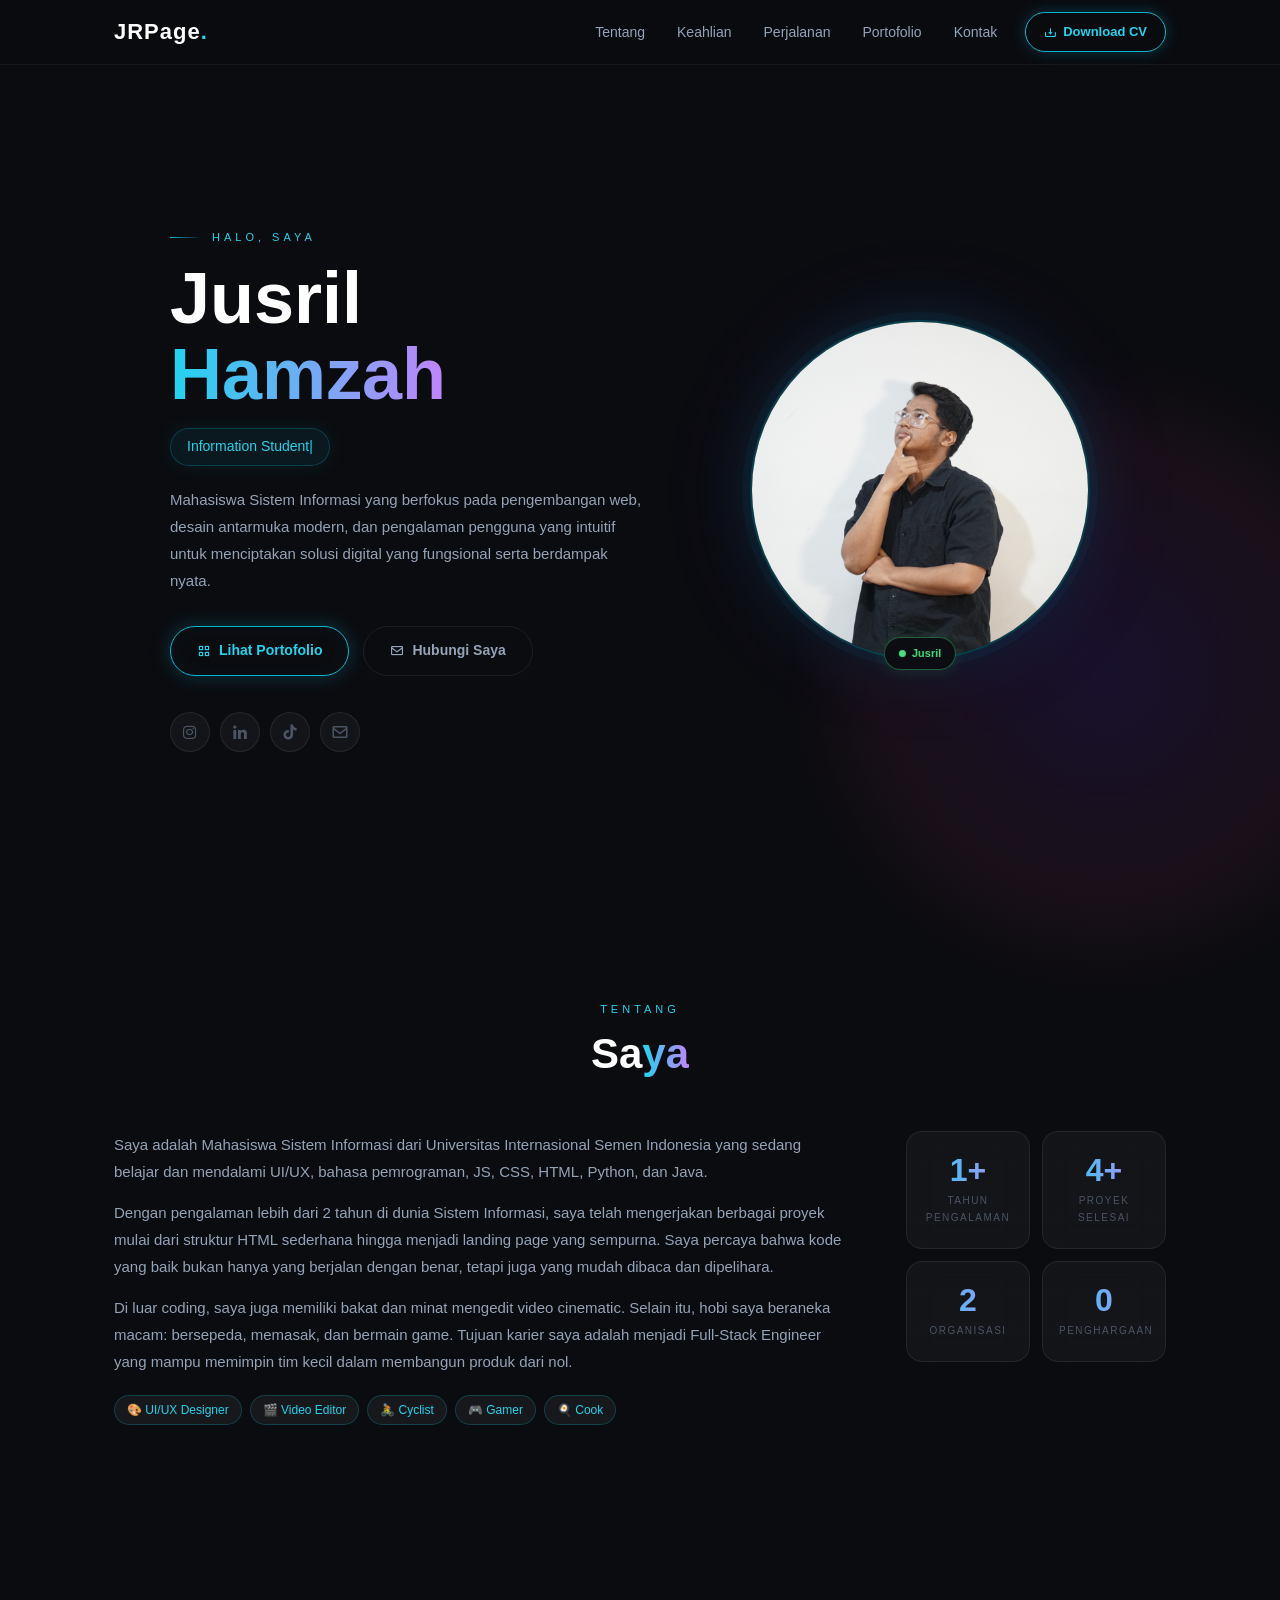
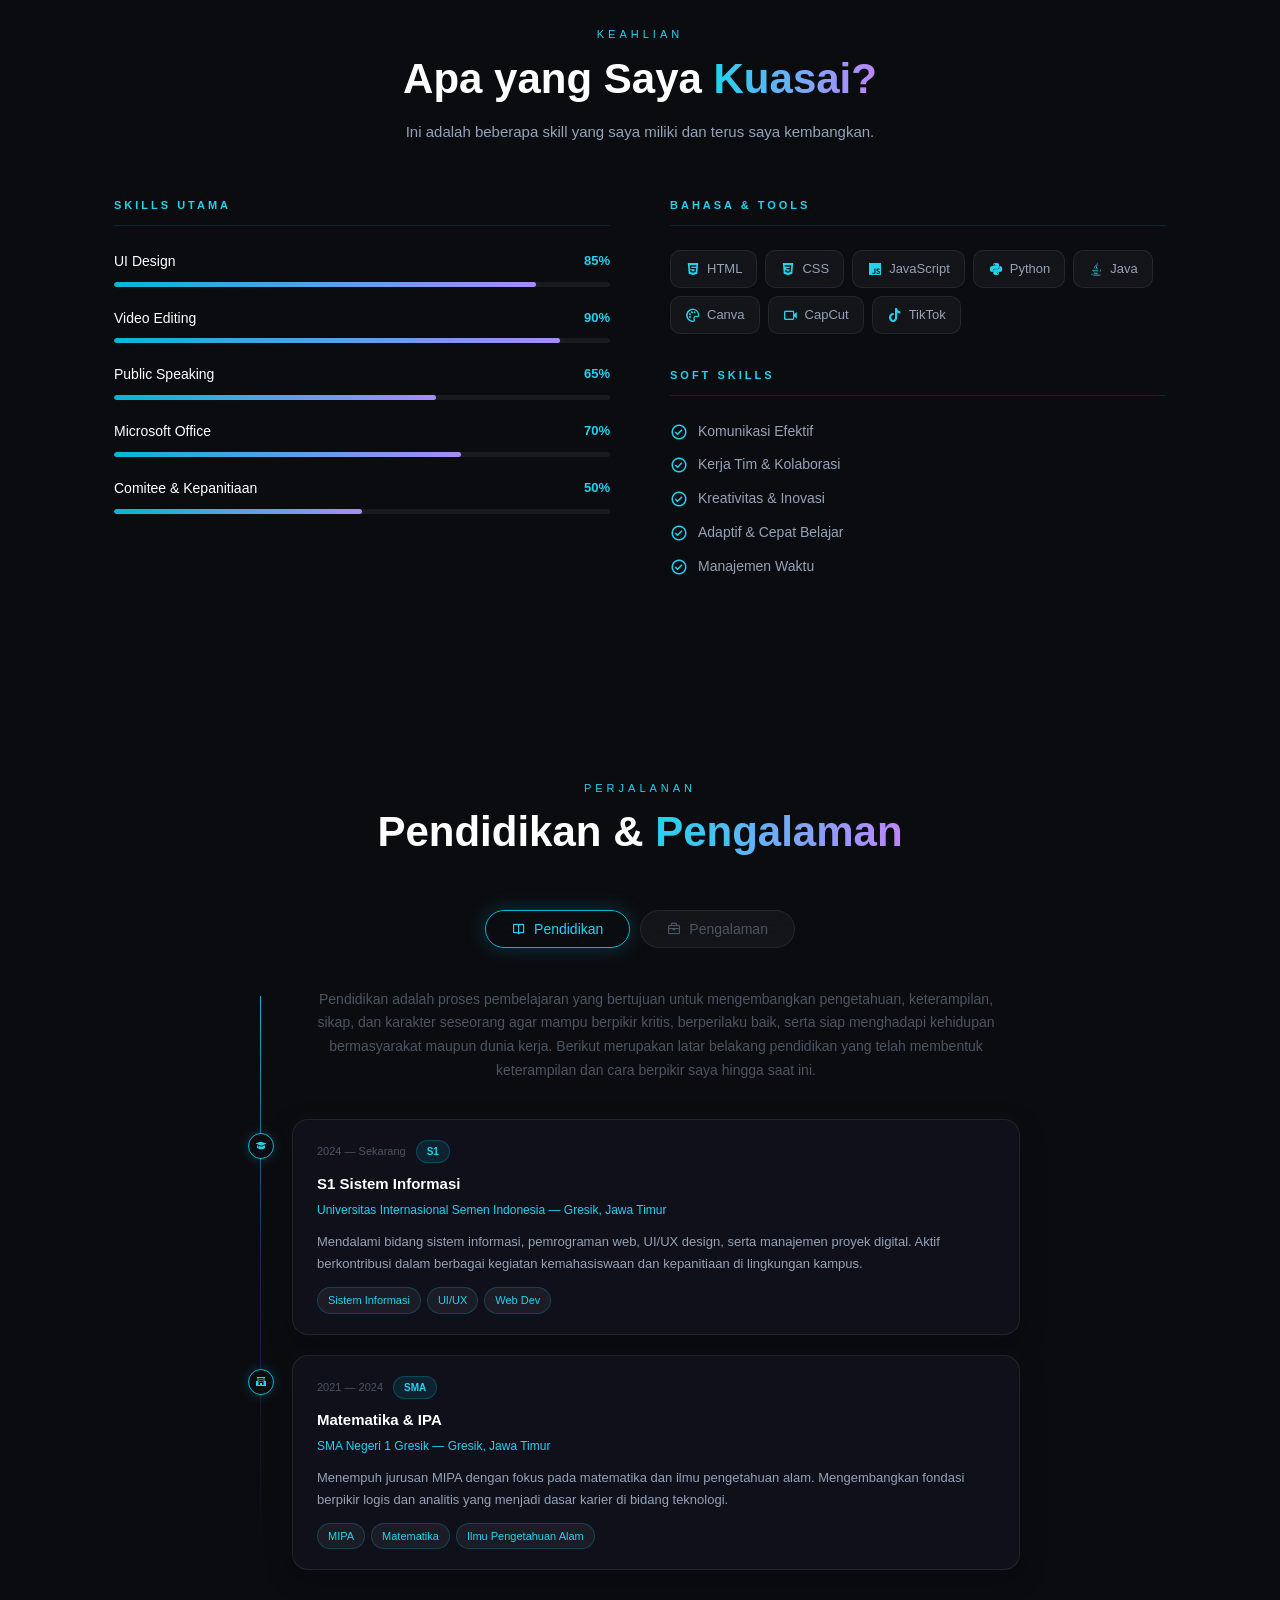
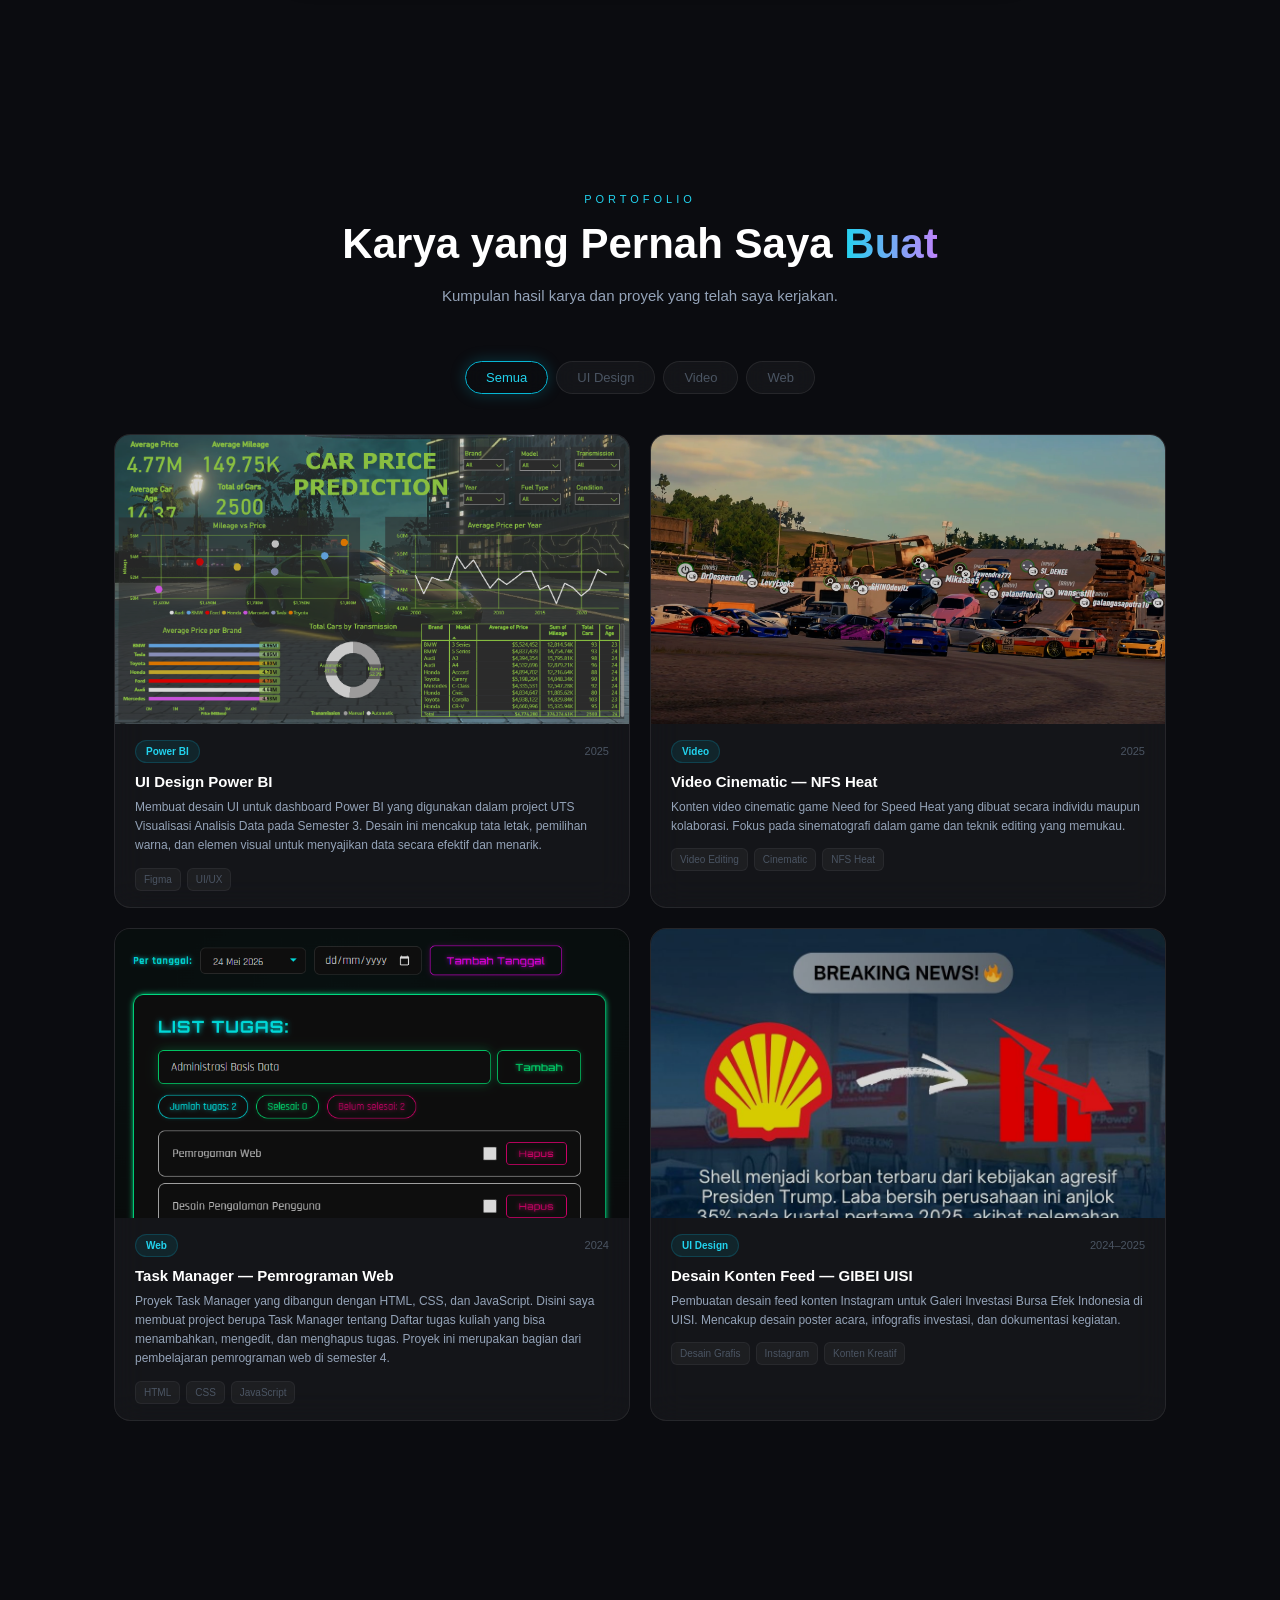
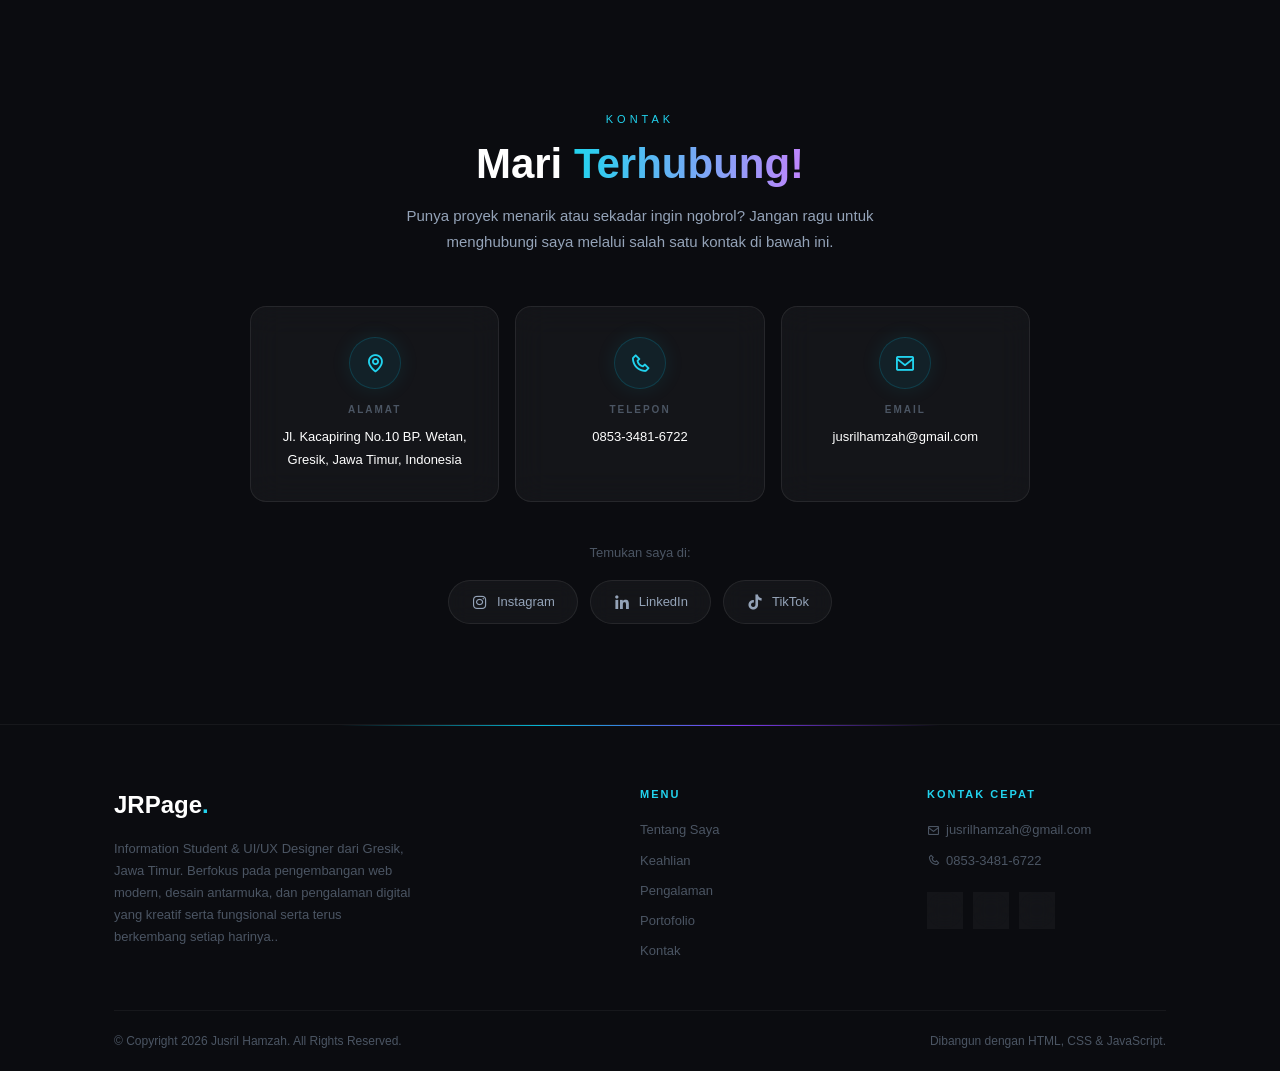
==== index.html @ 5741ee92 "Rename portofolio-page.html to index.html HTML" ====
<!DOCTYPE html>
<html lang="id">
<head>
  <meta charset="UTF-8" />
  <meta name="viewport" content="width=device-width, initial-scale=1.0" />
  <meta name="description" content="Portofolio CV - Jusril Hamzah | Information Student & UI/UX Designer" />
  <title>Jusril Hamzah — Information Student &amp; UI/UX Designer</title>

  <!-- Google Fonts -->
  <link rel="preconnect" href="https://fonts.googleapis.com" />
  <link rel="preconnect" href="https://fonts.gstatic.com" crossorigin />
  <link
    href="https://fonts.googleapis.com/css2?family=Syne:wght@400;600;700;800&family=DM+Sans:ital,wght@0,300;0,400;0,500;1,300&display=swap"
    rel="stylesheet"
  />

  <!-- Boxicons -->
  <link href="https://unpkg.com/boxicons@2.1.4/css/boxicons.min.css" rel="stylesheet" />
  
  <!-- Font Awesome -->
  <link rel="stylesheet"
    href="https://cdnjs.cloudflare.com/ajax/libs/font-awesome/6.5.1/css/all.min.css">

  <!-- CSS (akan diisi nanti) -->
  <link rel="stylesheet" href="portofolio-page.css" />
</head>

<body>

  <!-- ============================================================
       NAVBAR
  ============================================================ -->
  <header id="navbar">
    <nav class="nav-container">
      <a href="#hero" class="nav-logo">JRPage<span class="dot">.</span></a>

      <button class="nav-toggle" id="navToggle" aria-label="Buka menu navigasi" aria-expanded="false">
        <span class="hamburger-line"></span>
        <span class="hamburger-line"></span>
        <span class="hamburger-line"></span>
      </button>

      <ul class="nav-links" id="navLinks">
        <li><a href="#about"      class="nav-link">Tentang</a></li>
        <li><a href="#skills"     class="nav-link">Keahlian</a></li>
        <li><a href="#experience" class="nav-link">Perjalanan</a></li>
        <li><a href="#portfolio"  class="nav-link">Portofolio</a></li>
        <li><a href="#contact"    class="nav-link">Kontak</a></li>
        <li>
          <a href="Curiculum Vitae Jusril Hamzah (3022410049) (baru).pdf" class="nav-cta" download>
            <i class="bx bx-download"></i> Download CV
          </a>
        </li>
      </ul>
    </nav>
  </header>


  <main>

    <!-- ============================================================
         SECTION 1 — HERO
    ============================================================ -->
    <section id="hero" class="section-hero">
      <div class="hero-content">

        <div class="hero-text">
          <p class="hero-eyebrow">Halo, saya</p>
          <h1 class="hero-name">Jusril <br /><span class="highlight">Hamzah</span></h1>
          <p class="hero-tagline">Information Student</p>
          <p class="hero-description">
            Mahasiswa Sistem Informasi yang berfokus pada pengembangan web, desain antarmuka modern, 
            dan pengalaman pengguna yang intuitif untuk menciptakan 
            solusi digital yang fungsional serta berdampak nyata.
          </p>

          <div class="hero-actions">
            <a href="#portfolio" class="btn btn-primary">
              <i class="bx bx-grid-alt"></i> Lihat Portofolio
            </a>
            <a href="#contact" class="btn btn-secondary">
              <i class="bx bx-envelope"></i> Hubungi Saya
            </a>
          </div>

          <div class="hero-social">
            <a href="https://instagram.com/justreal_46" target="_blank" rel="noopener noreferrer" aria-label="Instagram">
              <i class="bx bxl-instagram"></i>
            </a>
            <a href="https://www.linkedin.com/in/Jusril Hamzah" target="_blank" rel="noopener noreferrer" aria-label="LinkedIn">
              <i class="bx bxl-linkedin"></i>
            </a>
            <a href="https://tiktok.com/@rilllontiktok" target="_blank" rel="noopener noreferrer" aria-label="TikTok">
              <i class="bx bxl-tiktok"></i>
            </a>
            <a href="mailto:jusrilhamzah@gmail.com" aria-label="Email">
              <i class="bx bx-envelope"></i>
            </a>
          </div>
        </div>

        <div class="hero-image-wrapper">
          <div class="hero-image-frame">
            <!-- Ganti src dengan foto asli kamu -->
            <img
              src="DSC09480.JPG"
              alt="Foto profil Jusril Hamzah"
              class="hero-photo"
              width="400"
              height="400"
            />
          </div>
          <div class="hero-badge">
            <span class="badge-dot"></span>
            <span>Jusril</span>
          </div>
        </div>

      </div>
    </section>


    <!-- ============================================================
         SECTION 2 — TENTANG SAYA
    ============================================================ -->
    <section id="about" class="section-about">
      <div class="container">

        <div class="section-header">
          <p class="section-label">Tentang</p>
          <h2 class="section-title">Sa<span class="highlight">ya</span></h2>
        </div>

        <div class="about-grid">

          <div class="about-text">
            <p class="about-lead">
              Saya adalah Mahasiswa Sistem Informasi dari Universitas Internasional
              Semen Indonesia yang sedang belajar dan mendalami UI/UX, bahasa
              pemrograman, JS, CSS, HTML, Python, dan Java.
            </p>
            <p>
              Dengan pengalaman lebih dari 2 tahun di dunia Sistem Informasi, saya
              telah mengerjakan berbagai proyek mulai dari struktur HTML sederhana
              hingga menjadi landing page yang sempurna. Saya percaya bahwa kode yang
              baik bukan hanya yang berjalan dengan benar, tetapi juga yang mudah
              dibaca dan dipelihara.
            </p>
            <p>
              Di luar coding, saya juga memiliki bakat dan minat mengedit video
              cinematic. Selain itu, hobi saya beraneka macam: bersepeda, memasak,
              dan bermain game. Tujuan karier saya adalah menjadi Full-Stack Engineer
              yang mampu memimpin tim kecil dalam membangun produk dari nol.
            </p>

            <div class="about-tags">
              <span class="tag">🎨 UI/UX Designer</span>
              <span class="tag">🎬 Video Editor</span>
              <span class="tag">🚴 Cyclist</span>
              <span class="tag">🎮 Gamer</span>
              <span class="tag">🍳 Cook</span>
            </div>
          </div>

          <div class="about-stats">
            <div class="stat-card">
              <span class="stat-number">2+</span>
              <span class="stat-label">Tahun Pengalaman</span>
            </div>
            <div class="stat-card">
              <span class="stat-number">5+</span>
              <span class="stat-label">Proyek Selesai</span>
            </div>
            <div class="stat-card">
              <span class="stat-number">3</span>
              <span class="stat-label">Organisasi</span>
            </div>
            <div class="stat-card">
              <span class="stat-number">1</span>
              <span class="stat-label">Penghargaan</span>
            </div>
          </div>

        </div>
      </div>
    </section>


    <!-- ============================================================
         SECTION 3 — KEAHLIAN
    ============================================================ -->
    <section id="skills" class="section-skills">
      <div class="container">

        <div class="section-header">
          <p class="section-label">Keahlian</p>
          <h2 class="section-title">Apa yang Saya <span class="highlight">Kuasai?</span></h2>
          <p class="section-subtitle">Ini adalah beberapa skill yang saya miliki dan terus saya kembangkan.</p>
        </div>

        <div class="skills-grid">

          <!-- Kolom 1: Skills dengan progress bar -->
          <div class="skills-column">
            <h3 class="skills-category">Skills Utama</h3>

            <div class="skill-item">
              <div class="skill-info">
                <span class="skill-name">UI Design</span>
                <span class="skill-percent">80%</span>
              </div>
              <div class="skill-bar">
                <div class="skill-bar-fill" data-width="85" role="progressbar" aria-valuenow="70" aria-valuemin="0" aria-valuemax="100"></div>
              </div>
            </div>

            <div class="skill-item">
              <div class="skill-info">
                <span class="skill-name">Video Editing</span>
                <span class="skill-percent">90%</span>
              </div>
              <div class="skill-bar">
                <div class="skill-bar-fill" data-width="90%" role="progressbar" aria-valuenow="90" aria-valuemin="0" aria-valuemax="100"></div>
              </div>
            </div>

            <div class="skill-item">
              <div class="skill-info">
                <span class="skill-name">Public Speaking</span>
                <span class="skill-percent">65%</span>
              </div>
              <div class="skill-bar">
                <div class="skill-bar-fill" data-width="65" role="progressbar" aria-valuenow="65" aria-valuemin="0" aria-valuemax="100"></div>
              </div>
            </div>

            <div class="skill-item">
              <div class="skill-info">
                <span class="skill-name">Microsoft Office</span>
                <span class="skill-percent">70%</span>
              </div>
              <div class="skill-bar">
                <div class="skill-bar-fill" data-width="70" role="progressbar" aria-valuenow="70" aria-valuemin="0" aria-valuemax="100"></div>
              </div>
            </div>

            <div class="skill-item">
              <div class="skill-info">
                <span class="skill-name">Comitee &amp; Kepanitiaan</span>
                <span class="skill-percent">50%</span>
              </div>
              <div class="skill-bar">
                <div class="skill-bar-fill" data-width="50" role="progressbar" aria-valuenow="50" aria-valuemin="0" aria-valuemax="100"></div>
              </div>
            </div>

          </div><!-- /skills-column -->

          <!-- Kolom 2: Tools & Bahasa Pemrograman -->
          <div class="skills-column">
            <h3 class="skills-category">Bahasa &amp; Tools</h3>

            <div class="tools-grid">
              <div class="tool-chip">
                <i class="bx bxl-html5"></i>
                <span>HTML</span>
              </div>
              <div class="tool-chip">
                <i class="bx bxl-css3"></i>
                <span>CSS</span>
              </div>
              <div class="tool-chip">
                <i class="bx bxl-javascript"></i>
                <span>JavaScript</span>
              </div>
              <div class="tool-chip">
                <i class="bx bxl-python"></i>
                <span>Python</span>
              </div>
              <div class="tool-chip">
                <i class="bx bxl-java"></i>
                <span>Java</span>
              </div>
              <div class="tool-chip">
                <i class="bx bx-palette"></i>
                <span>Canva</span>
              </div>
              <div class="tool-chip">
                <i class="bx bx-video"></i>
                <span>CapCut</span>
              </div>
              <div class="tool-chip">
                <i class="bx bxl-tiktok"></i>
                <span>TikTok</span>
              </div>
            </div>

            <h3 class="skills-category" style="margin-top: 2rem;">Soft Skills</h3>

            <div class="soft-skills-list">
              <div class="soft-skill">
                <i class="bx bx-check-circle"></i>
                <span>Komunikasi Efektif</span>
              </div>
              <div class="soft-skill">
                <i class="bx bx-check-circle"></i>
                <span>Kerja Tim &amp; Kolaborasi</span>
              </div>
              <div class="soft-skill">
                <i class="bx bx-check-circle"></i>
                <span>Kreativitas &amp; Inovasi</span>
              </div>
              <div class="soft-skill">
                <i class="bx bx-check-circle"></i>
                <span>Adaptif &amp; Cepat Belajar</span>
              </div>
              <div class="soft-skill">
                <i class="bx bx-check-circle"></i>
                <span>Manajemen Waktu</span>
              </div>
            </div>

          </div><!-- /skills-column -->

        </div><!-- /skills-grid -->

      </div>
    </section>


    <!-- ============================================================
         SECTION 4 — PENDIDIKAN & PENGALAMAN
    ============================================================ -->
    <section id="experience" class="section-experience">
      <div class="container">

        <div class="section-header">
          <p class="section-label">Perjalanan</p>
          <h2 class="section-title">Pendidikan &amp; <span class="highlight">Pengalaman</span></h2>
        </div>

        <!-- Tab switcher -->
        <div class="timeline-tabs" role="tablist">
          <button class="tab-btn active" role="tab" aria-selected="true"  aria-controls="tab-education" id="btn-education" data-tab="education">
            <i class="bx bx-book-open"></i> Pendidikan
          </button>
          <button class="tab-btn"        role="tab" aria-selected="false" aria-controls="tab-work"      id="btn-work"      data-tab="work">
            <i class="bx bx-briefcase"></i> Pengalaman
          </button>
        </div>

        <!-- ---- PENDIDIKAN ---- -->
        <div class="timeline" id="tab-education" role="tabpanel" aria-labelledby="btn-education">

          <div class="timeline-intro">
            <p>
              Pendidikan adalah proses pembelajaran yang bertujuan untuk mengembangkan
              pengetahuan, keterampilan, sikap, dan karakter seseorang agar mampu
              berpikir kritis, berperilaku baik, serta siap menghadapi kehidupan
              bermasyarakat maupun dunia kerja. Berikut merupakan latar belakang
              pendidikan yang telah membentuk keterampilan dan cara berpikir saya
              hingga saat ini.
            </p>
          </div>

          <div class="timeline-item">
            <div class="timeline-marker">
              <i class="bx bxs-graduation"></i>
            </div>
            <div class="timeline-card">
              <div class="timeline-meta">
                <span class="timeline-period">2024 — Sekarang</span>
                <span class="timeline-badge badge-edu">S1</span>
              </div>
              <h3 class="timeline-title">S1 Sistem Informasi</h3>
              <p class="timeline-place">Universitas Internasional Semen Indonesia — Gresik, Jawa Timur</p>
              <p class="timeline-desc">
                Mendalami bidang sistem informasi, pemrograman web, UI/UX design,
                serta manajemen proyek digital. Aktif berkontribusi dalam berbagai
                kegiatan kemahasiswaan dan kepanitiaan di lingkungan kampus.
              </p>
              <div class="timeline-tags">
                <span class="tag">Sistem Informasi</span>
                <span class="tag">UI/UX</span>
                <span class="tag">Web Dev</span>
              </div>
            </div>
          </div>

          <div class="timeline-item">
            <div class="timeline-marker">
              <i class="bx bxs-school"></i>
            </div>
            <div class="timeline-card">
              <div class="timeline-meta">
                <span class="timeline-period">2021 — 2024</span>
                <span class="timeline-badge badge-edu">SMA</span>
              </div>
              <h3 class="timeline-title">Matematika &amp; IPA</h3>
              <p class="timeline-place">SMA Negeri 1 Gresik — Gresik, Jawa Timur</p>
              <p class="timeline-desc">
                Menempuh jurusan MIPA dengan fokus pada matematika dan ilmu pengetahuan alam.
                Mengembangkan fondasi berpikir logis dan analitis yang menjadi dasar
                karier di bidang teknologi.
              </p>
              <div class="timeline-tags">
                <span class="tag">MIPA</span>
                <span class="tag">Matematika</span>
                <span class="tag">Ilmu Pengetahuan Alam</span>
              </div>
            </div>
          </div>

        </div><!-- /tab-education -->

        <!-- ---- PENGALAMAN ---- -->
        <div class="timeline hidden" id="tab-work" role="tabpanel" aria-labelledby="btn-work">

          <div class="timeline-intro">
            <p>
              Berikut adalah beberapa pengalaman dan peran yang telah saya jalani,
              yang mencerminkan komitmen, keterampilan, dan semangat saya di bidang ini.
            </p>
          </div>

          <!-- WORK -->
          <div class="timeline-group-label">💼 Pengalaman</div>

          <div class="timeline-item">
            <div class="timeline-marker">
              <i class="bx bxl-tiktok"></i>
            </div>
            <div class="timeline-card">
              <div class="timeline-meta">
                <span class="timeline-period">2021 — Sekarang</span>
                <span class="timeline-badge badge-work">Content Creator</span>
              </div>
              <h3 class="timeline-title">Content Creator — Rill (@rilllontiktok)</h3>
              <p class="timeline-place">TikTok · Creator</p>
              <p class="timeline-desc">
                <strong>2020 – 2025:</strong> Aktif membuat konten tentang Game Mobile
                Legend Bang Bang, mulai dari gameplay, kolaborasi, meraih rank tinggi,
                hingga mendapat lencana hero tingkat kabupaten.<br /><br />
                <strong>2025 – Sekarang:</strong> Beralih ke konten Game NFS Heat,
                fokus membuat video cinematic — baik secara individu maupun berkolaborasi
                dengan teman-teman kreator lain.
              </p>
              <div class="timeline-tags">
                <span class="tag">TikTok</span>
                <span class="tag">Video Editing</span>
                <span class="tag">Cinematic</span>
                <span class="tag">Gaming</span>
              </div>
            </div>
          </div>

          <!-- ORGANIZATION -->
          <div class="timeline-group-label">🏛️ Organisasi</div>

          <div class="timeline-item">
            <div class="timeline-marker">
              <i class="bx bxs-bar-chart-alt-2"></i>
            </div>
            <div class="timeline-card">
              <div class="timeline-meta">
                <span class="timeline-period">2024 — 2025</span>
                <span class="timeline-badge badge-org">Staff Magang</span>
              </div>
              <h3 class="timeline-title">Staff Magang Divisi Multimedia</h3>
              <p class="timeline-place">Galeri Investasi BEI — UISI, Gresik, Jawa Timur</p>
              <p class="timeline-desc">
                Aktif membuat desain feed konten dan mengunggahnya ke Instagram resmi GIBEI.
                Mendokumentasikan setiap acara dan kegiatan di Galeri Investasi Bursa
                Efek Indonesia cabang UISI dalam bentuk foto.
              </p>
              <div class="timeline-tags">
                <span class="tag">Desain Grafis</span>
                <span class="tag">Instagram</span>
                <span class="tag">Dokumentasi</span>
              </div>
            </div>
          </div>

          <!-- COMMITTEE -->
          <div class="timeline-group-label">📋 Kepanitiaan</div>

          <div class="timeline-item">
            <div class="timeline-marker">
              <i class="bx bxs-wrench"></i>
            </div>
            <div class="timeline-card">
              <div class="timeline-meta">
                <span class="timeline-period">2025</span>
                <span class="timeline-badge badge-org">Panitia</span>
              </div>
              <h3 class="timeline-title">Divisi Perlengkapan — Vision Beyond Sistem Informasi 2025</h3>
              <p class="timeline-place">UISI, Gresik, Jawa Timur</p>
              <p class="timeline-desc">
                Bertugas sebagai operator acara, menyusun, menata, dan merapikan
                barang serta alat sebagai persiapan pelaksanaan Vision Beyond
                Sistem Informasi 2025.
              </p>
              <div class="timeline-tags">
                <span class="tag">Event Organizer</span>
                <span class="tag">Operator</span>
              </div>
            </div>
          </div>

          <div class="timeline-item">
            <div class="timeline-marker">
              <i class="bx bxs-user-voice"></i>
            </div>
            <div class="timeline-card">
              <div class="timeline-meta">
                <span class="timeline-period">2025 — 2026</span>
                <span class="timeline-badge badge-org">Mentor</span>
              </div>
              <h3 class="timeline-title">Mentor — Panitia Mentoring LDK</h3>
              <p class="timeline-place">UISI, Gresik, Jawa Timur</p>
              <p class="timeline-desc">
                Menjadi mentor / pembimbing bagi mentee kelompok 31 dalam program
                Latihan Dasar Kepemimpinan (LDK). Membimbing, mendampingi, dan
                memotivasi anggota kelompok selama program berlangsung.
              </p>
              <div class="timeline-tags">
                <span class="tag">Mentoring</span>
                <span class="tag">Leadership</span>
                <span class="tag">LDK</span>
              </div>
              <a href="jusril hamzah.png" target="_blank" rel="noopener noreferrer" class="cert-link">
                <i class="bx bx-certification"></i> Lihat Sertifikat
              </a>
            </div>
          </div>

        </div><!-- /tab-work -->

      </div>
    </section>


    <!-- ============================================================
         SECTION 5 — PORTOFOLIO
    ============================================================ -->
    <section id="portfolio" class="section-portfolio">
      <div class="container">

        <div class="section-header">
          <p class="section-label">Portofolio</p>
          <h2 class="section-title">Karya yang Pernah Saya <span class="highlight">Buat</span></h2>
          <p class="section-subtitle">Kumpulan hasil karya dan proyek yang telah saya kerjakan.</p>
        </div>

        <!-- Filter Buttons -->
        <div class="portfolio-filters" role="group" aria-label="Filter proyek">
          <button class="filter-btn active" data-filter="all">Semua</button>
          <button class="filter-btn" data-filter="ui">UI Design</button>
          <button class="filter-btn" data-filter="video">Video</button>
          <button class="filter-btn" data-filter="web">Web</button>
        </div>

        <!-- Project Cards -->
        <div class="portfolio-grid">

          <!-- Card 1 -->
          <article class="project-card" data-category="ui">
            <div class="project-image-wrapper">
              <!-- Ganti dengan gambar karya kamu sendiri -->
              <img
                src="Screenshot 2026-05-24 125329.png"
                alt="Karya UI Design 1"
                class="project-image"
                loading="lazy"
                width="600"
                height="400"
              />
              <div class="project-overlay">
                <div class="project-overlay-content">
                  <a href="https://drive.google.com/file/d/1PxQpjwnbUaHXAqiUqPU-5rQ1Shl0pJ6E/view?usp=sharing" class="project-link-btn" target="_blank" rel="noopener noreferrer">
                    <i class="bx-bar-chart-alt-2"></i> Lihat di Power BI
                  </a>
                </div>
              </div>
            </div>
            <div class="project-info">
              <div class="project-meta">
                <span class="project-category-tag">Power BI</span>
                <span class="project-year">2025</span>
              </div>
              <h3 class="project-title">UI Design Power BI</h3>
              <p class="project-desc">
                Membuat desain UI untuk dashboard Power BI yang digunakan dalam project UTS Visualisasi Analisis Data
                pada Semester 3. Desain ini mencakup tata letak, pemilihan warna, dan elemen visual untuk menyajikan data secara efektif dan menarik.
              </p>
              <div class="project-stack">
                <span class="stack-tag">Figma</span>
                <span class="stack-tag">UI/UX</span>
              </div>
            </div>
          </article>

          <!-- Card 2 -->
          <article class="project-card" data-category="video">
            <div class="project-image-wrapper">
              <img
                src="ssheat.jpg"
                alt="Thumbnail video cinematic NFS Heat"
                class="project-image"
                loading="lazy"
                width="600"
                height="400"
              />
              <div class="project-overlay">
                <div class="project-overlay-content">
                  <a href="https://www.tiktok.com/@rilllontiktok/video/7622236638348922130?is_from_webapp=1&sender_device=pc&web_id=7499519658102375944" class="project-link-btn" target="_blank" rel="noopener noreferrer">
                    <i class="bx bxl-tiktok"></i> TikTok
                  </a>
                </div>
              </div>
            </div>
            <div class="project-info">
              <div class="project-meta">
                <span class="project-category-tag">Video</span>
                <span class="project-year">2025</span>
              </div>
              <h3 class="project-title">Video Cinematic — NFS Heat</h3>
              <p class="project-desc">
                Konten video cinematic game Need for Speed Heat yang dibuat secara
                individu maupun kolaborasi. Fokus pada sinematografi dalam game
                dan teknik editing yang memukau.
              </p>
              <div class="project-stack">
                <span class="stack-tag">Video Editing</span>
                <span class="stack-tag">Cinematic</span>
                <span class="stack-tag">NFS Heat</span>
              </div>
            </div>
          </article>

          <!-- Card 3 -->
          <article class="project-card" data-category="web">
            <div class="project-image-wrapper">
              <img
                src="Screenshot 2026-05-24 133308.png"
                alt="Proyek web landing page"
                class="project-image"
                loading="lazy"
                width="600"
                height="400"
              />
              <div class="project-overlay">
                <div class="project-overlay-content">
                  <a href="https://github.com/PW-2526/praktikum-4-jusrilhamzah/tree/137697892a19275b7f9b60cf3577d6f68024648c/Aktivitas%204%20Praktikum%204" class="project-link-btn" target="_blank" rel="noopener noreferrer">
                    <i class="bx bxl-github"></i> GitHub
                  </a>
                </div>
              </div>
            </div>
            <div class="project-info">
              <div class="project-meta">
                <span class="project-category-tag">Web</span>
                <span class="project-year">2024</span>
              </div>
              <h3 class="project-title">Task Manager — Pemrograman Web</h3>
              <p class="project-desc">
                Proyek Task Manager yang dibangun dengan HTML, CSS, dan JavaScript.
                Disini saya membuat project berupa Task Manager tentang Daftar tugas kuliah
                yang bisa menambahkan, mengedit, dan menghapus tugas. 
                Proyek ini merupakan bagian dari pembelajaran pemrograman web di semester 4. 
              </p>
              <div class="project-stack">
                <span class="stack-tag">HTML</span>
                <span class="stack-tag">CSS</span>
                <span class="stack-tag">JavaScript</span>
              </div>
            </div>
          </article>

          <!-- Card 4 — Desain feed GIBEI -->
          <article class="project-card" data-category="ui">
            <div class="project-image-wrapper">
              <img
                src="new feed gibei.jpg"
                alt="Desain feed Instagram GIBEI UISI"
                class="project-image"
                loading="lazy"
                width="600"
                height="400"
              />
              <div class="project-overlay">
                <div class="project-overlay-content">
                  <a href="https://www.instagram.com/p/DJCDVdTy_U4/?utm_source=ig_web_copy_link&igsh=MzRlODBiNWFlZA==" class="project-link-btn" target="_blank" rel="noopener noreferrer">
                    <i class="bx bxl-instagram"></i> Instagram GIBEI
                  </a>
                </div>
              </div>
            </div>
            <div class="project-info">
              <div class="project-meta">
                <span class="project-category-tag">UI Design</span>
                <span class="project-year">2024–2025</span>
              </div>
              <h3 class="project-title">Desain Konten Feed — GIBEI UISI</h3>
              <p class="project-desc">
                Pembuatan desain feed konten Instagram untuk Galeri Investasi Bursa
                Efek Indonesia di UISI. Mencakup desain poster acara, infografis
                investasi, dan dokumentasi kegiatan.
              </p>
              <div class="project-stack">
                <span class="stack-tag">Desain Grafis</span>
                <span class="stack-tag">Instagram</span>
                <span class="stack-tag">Konten Kreatif</span>
              </div>
            </div>
          </article>

        </div><!-- /portfolio-grid -->
        <div class="portfolio-more">
          <a href="https://instagram.com/justreal_46" target="_blank" rel="noopener noreferrer" class="btn btn-outline">
            <i class="bx bxl-instagram"></i> Lihat di Instagram
          </a>
          <a href="https://tiktok.com/@rilllontiktok" target="_blank" rel="noopener noreferrer" class="btn btn-outline">
            <i class="bx bxl-tiktok"></i> Lihat di TikTok
          </a>
        </div>

      </div>
    </section>


    <!-- ============================================================
         SECTION 6 — KONTAK
    ============================================================ -->
    <section id="contact" class="section-contact">
      <div class="container">

        <div class="section-header">
          <p class="section-label">Kontak</p>
          <h2 class="section-title">Mari <span class="highlight">Terhubung!</span></h2>
          <p class="section-subtitle">
            Punya proyek menarik atau sekadar ingin ngobrol? Jangan ragu untuk
            menghubungi saya melalui salah satu kontak di bawah ini.
          </p>
        </div>

        <div class="contact-cards">

          <div class="contact-card">
            <div class="contact-icon">
              <i class="bx bx-map"></i>
            </div>
            <span class="contact-label">Alamat</span>
            <span class="contact-value">Jl. Kacapiring No.10 BP. Wetan, Gresik, Jawa Timur, Indonesia</span>
          </div>

          <div class="contact-card">
            <div class="contact-icon">
              <i class="bx bx-phone"></i>
            </div>
            <span class="contact-label">Telepon</span>
            <a href="tel:123456789" class="contact-value">0853-3481-6722</a>
          </div>

          <div class="contact-card">
            <div class="contact-icon">
              <i class="bx bx-envelope"></i>
            </div>
            <span class="contact-label">Email</span>
            <a href="mailto:jusrilhamzah@gmail.com" class="contact-value">jusrilhamzah@gmail.com</a>
          </div>

        </div><!-- /contact-cards -->

        <div class="contact-social-center">
          <p class="contact-social-title">Temukan saya di:</p>
          <div class="social-links">
            <a href="https://instagram.com/justreal_46" target="_blank" rel="noopener noreferrer" class="social-link" aria-label="Instagram">
              <i class="bx bxl-instagram"></i>
              <span>Instagram</span>
            </a>
            <a href="https://www.linkedin.com/in/jusril-hamzah" target="_blank" rel="noopener noreferrer" class="social-link" aria-label="LinkedIn">
              <i class="bx bxl-linkedin"></i>
              <span>LinkedIn</span>
            </a>
            <a href="https://tiktok.com/@rilllontiktok" target="_blank" rel="noopener noreferrer" class="social-link" aria-label="TikTok">
              <i class="bx bxl-tiktok"></i>
              <span>TikTok</span>
            </a>
          </div>
        </div>

      </div>
    </section>

  </main>


  <!-- ============================================================
       FOOTER
  ============================================================ -->
  <footer id="footer">
    <div class="container">

      <div class="footer-grid">

        <div class="footer-brand">
          <a href="#hero" class="footer-logo">JRPage<span class="dot">.</span></a>
          <p class="footer-tagline">
            Information Student &amp; UI/UX Designer dari Gresik, Jawa Timur. 
            Berfokus pada pengembangan web modern, desain antarmuka, dan 
            pengalaman digital yang kreatif serta fungsional
            serta terus berkembang setiap harinya..
          </p>
        </div>

        <nav class="footer-nav" aria-label="Navigasi footer">
          <h4 class="footer-nav-title">Menu</h4>
          <ul>
            <li><a href="#about">Tentang Saya</a></li>
            <li><a href="#skills">Keahlian</a></li>
            <li><a href="#experience">Pengalaman</a></li>
            <li><a href="#portfolio">Portofolio</a></li>
            <li><a href="#contact">Kontak</a></li>
          </ul>
        </nav>

        <div class="footer-contact-quick">
          <h4 class="footer-nav-title">Kontak Cepat</h4>
          <ul>
            <li>
              <a href="mailto:jusrilhamzah@gmail.com">
                <i class="bx bx-envelope"></i> jusrilhamzah@gmail.com
              </a>
            </li>
            <li>
              <a href="tel:085334816722">
                <i class="bx bx-phone"></i> 0853-3481-6722
              </a>
            </li>
          </ul>

          <div class="footer-social">
            <a href="https://instagram.com/justreal_46" target="_blank" rel="noopener noreferrer" aria-label="Instagram">
              <i class="bx bxl-instagram"></i>
            </a>
            <a href="https://www.linkedin.com/in/jusril-hamzah" target="_blank" rel="noopener noreferrer" aria-label="LinkedIn">
              <i class="bx bxl-linkedin"></i>
            </a>
            <a href="https://tiktok.com/@rilllontiktok" target="_blank" rel="noopener noreferrer" aria-label="TikTok">
              <i class="bx bxl-tiktok"></i>
            </a>
          </div>
        </div>

      </div><!-- /footer-grid -->

      <div class="footer-bottom">
        <p class="footer-copy">
          &copy; Copyright <span id="currentYear">2025</span> Jusril Hamzah. All Rights Reserved.
        </p>
        <p class="footer-built">
          Dibangun dengan HTML, CSS &amp; JavaScript.
        </p>
      </div>

    </div>
  </footer>


  <!-- TOMBOL BACK TO TOP -->
  <button class="back-to-top" id="backToTop" aria-label="Kembali ke atas" title="Kembali ke atas">
    <i class="bx bx-chevron-up"></i>
  </button>

  <!-- JS (akan diisi nanti) -->
  <script src="portofolio-page.js"></script>

</body>
</html>
---- portofolio-page.css ----
/* ================================================================
   PORTOFOLIO CV — JUSRIL HAMZAH
   style.css — Nexaverse Dark Theme (Cyan + Purple Glow)
================================================================ */

/* ── RESET & BASE ── */
*, *::before, *::after {
  box-sizing: border-box;
  margin: 0;
  padding: 0;
}

html {
  scroll-behavior: smooth;
  font-size: 16px;
  overflow-x: hidden;
}

body {
  overflow-x: hidden;
  width: 100%;
}

body {
  font-family: 'Montserrat', sans-serif;
  background-color: #0b0c10;
  color: #e8eaf0;
  line-height: 1.7;
  overflow-x: hidden;
  isolation: isolate;
}

img { max-width: 100%; display: block; }
a   { text-decoration: none; color: inherit; }
ul  { list-style: none; }
button { cursor: pointer; font-family: inherit; }

/* ── CSS VARIABLES ── */
:root {
  /* Cyan accent (seperti "Experiences" di referensi) */
  --cyan-400:  #22d3ee;
  --cyan-500:  #06b6d4;
  --cyan-600:  #0891b2;
  --cyan-glow: rgba(6, 182, 212, 0.25);

  /* Purple accent */
  --purple-500: #7c3aed;
  --purple-400: #a78bfa;
  --purple-300: #c084fc;
  --purple-glow: rgba(124, 58, 237, 0.3);

  /* Pink accent */
  --pink-500: #ec4899;
  --pink-glow: rgba(236, 72, 153, 0.25);

  /* Backgrounds — dark seperti referensi */
  --bg-base:      #0b0c10;
  --bg-surface:   #0b0c10;
  --bg-card:      rgba(255, 255, 255, 0.04);
  --bg-card-hover: rgba(255, 255, 255, 0.07);

  /* Text */
  --text-primary:   #ffffff;
  --text-secondary: #94a3b8;
  --text-muted:     #4b5563;

  /* Borders */
  --border-card:   rgba(255, 255, 255, 0.08);
  --border-glow:   rgba(6, 182, 212, 0.3);
  --border-subtle: rgba(255, 255, 255, 0.05);

  --green-400: #4ade80;
  --radius-sm:   6px;
  --radius-md:   10px;
  --radius-lg:   16px;
  --radius-xl:   24px;
  --radius-full: 9999px;

  --transition: 0.3s cubic-bezier(0.4, 0, 0.2, 1);
  --shadow-cyan:   0 4px 30px rgba(6, 182, 212, 0.2);
  --shadow-card:   0 8px 32px rgba(0, 0, 0, 0.5);
  --shadow-purple: 0 4px 30px rgba(124, 58, 237, 0.2);
}

/* ── SCROLLBAR ── */
::-webkit-scrollbar { width: 5px; }
::-webkit-scrollbar-track { background: var(--bg-base); }
::-webkit-scrollbar-thumb {
  background: linear-gradient(var(--cyan-500), var(--purple-500));
  border-radius: 3px;
}

/* ── TYPOGRAPHY ── */
h1, h2, h3, h4 { font-family: 'Montserrat', sans-serif; font-weight: 700; }

/* ── HIGHLIGHT (teks berwarna seperti "Experiences") ── */
.highlight {
  background: linear-gradient(90deg, var(--cyan-400), var(--purple-300));
  -webkit-background-clip: text;
  -webkit-text-fill-color: transparent;
  background-clip: text;
}

/* ── UTILITY ── */
.container {
  max-width: 1100px;
  margin: 0 auto;
  padding: 0 24px;
}

.dot { color: var(--cyan-400); }
.hidden { display: none !important; }

/* ── BUTTONS ── */
.btn {
  display: inline-flex;
  align-items: center;
  gap: 8px;
  padding: 12px 26px;
  border-radius: var(--radius-full);
  font-size: 14px;
  font-weight: 600;
  font-family: 'Montserrat', sans-serif;
  border: none;
  transition: var(--transition);
  white-space: nowrap;
  position: relative;
  overflow: hidden;
}

.btn-primary {
  background: transparent;
  color: var(--cyan-400);
  border: 1.5px solid var(--cyan-500);
  box-shadow: 0 0 20px var(--cyan-glow), inset 0 0 20px rgba(6,182,212,0.05);
}
.btn-primary:hover {
  background: rgba(6, 182, 212, 0.12);
  box-shadow: 0 0 35px var(--cyan-glow), 0 0 60px rgba(6,182,212,0.1);
  transform: translateY(-2px);
}

.btn-secondary {
  background: transparent;
  color: var(--text-secondary);
  border: 1.5px solid var(--border-card);
}
.btn-secondary:hover {
  border-color: rgba(255,255,255,0.2);
  color: var(--text-primary);
  transform: translateY(-2px);
}

.btn-outline {
  background: var(--bg-card);
  color: var(--cyan-400);
  border: 1px solid var(--border-glow);
  backdrop-filter: blur(10px);
}
.btn-outline:hover {
  background: rgba(6,182,212,0.1);
  transform: translateY(-2px);
}

.btn-full { width: 100%; justify-content: center; }

/* ── TAG ── */
.tag {
  display: inline-block;
  background: rgba(255,255,255,0.05);
  color: var(--cyan-400);
  border: 1px solid rgba(6,182,212,0.25);
  padding: 4px 12px;
  border-radius: var(--radius-full);
  font-size: 12px;
}

/* ── SECTION HEADER ── */
.section-header {
  margin-bottom: 52px;
  text-align: center;
}
.section-label {
  font-size: 11px;
  color: var(--cyan-400);
  letter-spacing: 4px;
  text-transform: uppercase;
  margin-bottom: 10px;
}
.section-title {
  font-size: clamp(28px, 4vw, 42px);
  color: var(--text-primary);
  line-height: 1.2;
}
.section-subtitle {
  font-size: 15px;
  color: var(--text-secondary);
  margin-top: 14px;
  max-width: 560px;
  margin-left: auto;
  margin-right: auto;
  line-height: 1.7;
}

/* ================================================================
   GLOBAL SECTION BACKGROUNDS — glow radial seperti referensi
================================================================ */
section {
  position: relative;
}

/* ── GLOBAL GLOW — dipasang di body agar tidak terpotong antar section ── */
body::before {
  content: '';
  position: fixed;
  top: 0;
  left: -200px;
  width: 700px;
  height: 700px;
  background: radial-gradient(circle, rgba(6,182,212,0.09) 0%, transparent 60%);
  pointer-events: none;
  z-index: 0;
}
body::after {
  content: '';
  position: fixed;
  bottom: -100px;
  right: -150px;
  width: 650px;
  height: 650px;
  background: radial-gradient(circle, rgba(124,58,237,0.13) 0%, rgba(236,72,153,0.06) 50%, transparent 70%);
  pointer-events: none;
  z-index: 0;
}

/* ================================================================
   NAVBAR
================================================================ */
#navbar {
  position: fixed;
  top: 0;
  left: 0;
  right: 0;
  z-index: 1000;
  background: rgba(11, 12, 16, 0.7);
  backdrop-filter: blur(24px);
  -webkit-backdrop-filter: blur(24px);
  border-bottom: 1px solid var(--border-subtle);
  transition: var(--transition);
}
#navbar.scrolled {
  background: rgba(11, 12, 16, 0.95);
  border-bottom-color: rgba(6,182,212,0.15);
  box-shadow: 0 4px 30px rgba(0,0,0,0.5);
}

.nav-container {
  max-width: 1100px;
  margin: 0 auto;
  padding: 0 24px;
  height: 64px;
  display: flex;
  align-items: center;
  justify-content: space-between;
}

.nav-logo {
  font-family: 'Montserrat', sans-serif;
  font-size: 22px;
  font-weight: 800;
  color: var(--text-primary);
  letter-spacing: 1px;
}

.nav-links {
  display: flex;
  align-items: center;
  gap: 4px;
}

.nav-link {
  padding: 7px 14px;
  font-size: 14px;
  color: var(--text-secondary);
  border-radius: var(--radius-full);
  transition: var(--transition);
}
.nav-link:hover, .nav-link.active {
  color: var(--text-primary);
  background: rgba(255,255,255,0.06);
}

.nav-cta {
  display: flex;
  align-items: center;
  gap: 6px;
  padding: 8px 18px;
  background: transparent;
  border: 1.5px solid var(--cyan-500);
  color: var(--cyan-400);
  border-radius: var(--radius-full);
  font-size: 13px;
  font-weight: 600;
  transition: var(--transition);
  margin-left: 10px;
  box-shadow: 0 0 15px var(--cyan-glow);
}
.nav-cta:hover {
  background: rgba(6,182,212,0.12);
  box-shadow: 0 0 25px var(--cyan-glow);
  transform: translateY(-1px);
}

.nav-toggle {
  display: none;
  flex-direction: column;
  justify-content: center;
  gap: 5px;
  width: 36px;
  height: 36px;
  background: transparent;
  border: none;
  padding: 4px;
}
.hamburger-line {
  display: block;
  width: 22px;
  height: 2px;
  background: var(--text-primary);
  border-radius: 2px;
  transition: var(--transition);
}
.nav-toggle.open .hamburger-line:nth-child(1) { transform: translateY(7px) rotate(45deg); }
.nav-toggle.open .hamburger-line:nth-child(2) { opacity: 0; }
.nav-toggle.open .hamburger-line:nth-child(3) { transform: translateY(-7px) rotate(-45deg); }

/* ================================================================
   HERO
================================================================ */
.section-hero {
  min-height: 100vh;
  display: flex;
  flex-direction: column;
  justify-content: center;
  background: var(--bg-base);
  padding-top: 80px;
}

.hero-content {
  max-width: 1200px;
  margin: 0 auto;
  padding: 40px 24px;
  display: flex;
  align-items: center;
  justify-content: center;
  gap: 80px;
  flex-wrap: wrap;
  flex: 1;
  position: relative;
  z-index: 1;
}

.hero-text { max-width: 580px; }

.hero-eyebrow {
  font-size: 11px;
  color: var(--cyan-400);
  letter-spacing: 4px;
  text-transform: uppercase;
  margin-bottom: 14px;
  display: flex;
  align-items: center;
  gap: 10px;
}
.hero-eyebrow::before {
  content: '';
  display: inline-block;
  width: 32px;
  height: 1.5px;
  background: linear-gradient(90deg, var(--cyan-500), transparent);
}

/* Nama putih, "Hamzah" gradient cyan-ungu */
.hero-name {
  font-size: clamp(44px, 6vw, 72px);
  font-weight: 800;
  line-height: 1.05;
  margin-bottom: 16px;
  color: #ffffff;
}
.hero-name .highlight {
  background: linear-gradient(90deg, var(--cyan-400), var(--purple-300));
  -webkit-background-clip: text;
  -webkit-text-fill-color: transparent;
  background-clip: text;
}

.hero-tagline {
  display: inline-block;
  font-size: 14px;
  font-weight: 500;
  color: var(--cyan-400);
  background: rgba(6, 182, 212, 0.08);
  border: 1px solid rgba(6, 182, 212, 0.25);
  padding: 6px 16px;
  border-radius: var(--radius-full);
  margin-bottom: 20px;
  box-shadow: 0 0 20px rgba(6,182,212,0.1);
}
.hero-tagline .separator { margin: 0 4px; color: var(--purple-300); }

.hero-description {
  font-size: 15px;
  color: var(--text-secondary);
  line-height: 1.8;
  margin-bottom: 32px;
  max-width: 480px;
}

.hero-actions {
  display: flex;
  gap: 14px;
  margin-bottom: 36px;
  flex-wrap: wrap;
}

.hero-social {
  display: flex;
  align-items: center;
  gap: 10px;
}
.hero-social a {
  width: 40px;
  height: 40px;
  border-radius: 50%;
  border: 1px solid var(--border-card);
  background: var(--bg-card);
  display: flex;
  align-items: center;
  justify-content: center;
  font-size: 18px;
  color: var(--text-muted);
  transition: var(--transition);
  backdrop-filter: blur(10px);
}
.hero-social a:hover {
  border-color: var(--cyan-500);
  color: var(--cyan-400);
  background: rgba(6,182,212,0.1);
  transform: translateY(-3px);
  box-shadow: 0 4px 15px var(--cyan-glow);
}

/* Hero image */
.hero-image-wrapper {
  position: relative;
  flex-shrink: 0;
  padding: 20px;
}

.hero-image-frame {
  width: clamp(220px, 28vw, 340px);
  height: clamp(220px, 28vw, 340px);
  border-radius: 50%;
  overflow: hidden;
  border: 2px solid rgba(6,182,212,0.3);
  background: var(--bg-surface);
  position: relative;
  box-shadow:
    0 0 0 8px rgba(6,182,212,0.05),
    0 0 60px rgba(6,182,212,0.15),
    0 0 100px rgba(124,58,237,0.1),
    var(--shadow-card);
}

.hero-photo { width: 100%; height: 100%; object-fit: cover; }

.hero-badge {
  position: absolute;
  bottom: 10px;
  left: 50%;
  transform: translateX(-50%);
  background: rgba(11,12,16,0.9);
  border: 1px solid rgba(74,222,128,0.4);
  padding: 6px 14px;
  border-radius: var(--radius-full);
  font-size: 11px;
  font-weight: 600;
  color: var(--green-400);
  white-space: nowrap;
  display: flex;
  align-items: center;
  gap: 6px;
  backdrop-filter: blur(12px);
  box-shadow: 0 0 15px rgba(74,222,128,0.15);
}
.badge-dot {
  width: 7px;
  height: 7px;
  border-radius: 50%;
  background: var(--green-400);
  animation: pulse 2s infinite;
}
@keyframes pulse {
  0%, 100% { opacity: 1; transform: scale(1); }
  50%       { opacity: 0.5; transform: scale(0.8); }
}

/* Scroll indicator */


/* ================================================================
   ABOUT
================================================================ */
.section-about {
  padding: 100px 0;
  background: var(--bg-surface);
}

.about-grid {
  display: grid;
  grid-template-columns: 1fr 260px;
  gap: 64px;
  align-items: start;
  position: relative;
  z-index: 1;
}

.about-lead {
  font-size: 18px;
  color: #e2e8f0;
  font-weight: 500;
  margin-bottom: 16px;
  line-height: 1.65;
}
.about-text p {
  font-size: 15px;
  color: var(--text-secondary);
  line-height: 1.8;
  margin-bottom: 14px;
}
.about-tags { display: flex; flex-wrap: wrap; gap: 8px; margin-top: 20px; }

/* Stat cards — glass card style seperti referensi */
.about-stats {
  display: grid;
  grid-template-columns: 1fr 1fr;
  gap: 12px;
}

.stat-card {
  background: var(--bg-card);
  border: 1px solid var(--border-card);
  border-radius: var(--radius-lg);
  padding: 22px 16px;
  text-align: center;
  backdrop-filter: blur(16px);
  transition: var(--transition);
  position: relative;
  overflow: hidden;
}
.stat-card::before {
  content: '';
  position: absolute;
  top: 0;
  left: 0;
  right: 0;
  height: 1px;
  background: linear-gradient(90deg, transparent, var(--cyan-500), transparent);
  opacity: 0;
  transition: opacity 0.3s;
}
.stat-card:hover {
  border-color: rgba(6,182,212,0.25);
  background: var(--bg-card-hover);
  transform: translateY(-4px);
  box-shadow: 0 8px 32px rgba(6,182,212,0.1);
}
.stat-card:hover::before { opacity: 1; }

.stat-number {
  display: block;
  font-family: 'Montserrat', sans-serif;
  font-size: 32px;
  font-weight: 800;
  background: linear-gradient(90deg, var(--cyan-400), var(--purple-300));
  -webkit-background-clip: text;
  -webkit-text-fill-color: transparent;
  background-clip: text;
  line-height: 1;
  margin-bottom: 6px;
}
.stat-label {
  display: block;
  font-size: 10px;
  color: var(--text-muted);
  text-transform: uppercase;
  letter-spacing: 1.5px;
}

/* ================================================================
   SKILLS
================================================================ */
.section-skills {
  padding: 100px 0;
  background: var(--bg-base);
}

.skills-grid {
  display: grid;
  grid-template-columns: 1fr 1fr;
  gap: 60px;
  position: relative;
  z-index: 1;
}

.skills-category {
  font-size: 11px;
  color: var(--cyan-400);
  letter-spacing: 3px;
  text-transform: uppercase;
  margin-bottom: 24px;
  padding-bottom: 10px;
  border-bottom: 1px solid rgba(6,182,212,0.15);
}

.skill-item { margin-bottom: 20px; }
.skill-info {
  display: flex;
  justify-content: space-between;
  margin-bottom: 8px;
}
.skill-name  { font-size: 14px; color: var(--text-primary); }
.skill-percent { font-size: 13px; font-weight: 600; color: var(--cyan-400); }

.skill-bar {
  height: 5px;
  background: rgba(255,255,255,0.06);
  border-radius: var(--radius-full);
  overflow: hidden;
}
.skill-bar-fill {
  height: 100%;
  border-radius: var(--radius-full);
  background: linear-gradient(90deg, var(--cyan-500), var(--purple-400));
  width: 0;
  transition: width 1.2s cubic-bezier(0.4, 0, 0.2, 1);
  box-shadow: 0 0 10px var(--cyan-glow);
}

.tools-grid { display: flex; flex-wrap: wrap; gap: 8px; margin-bottom: 32px; }

.tool-chip {
  display: flex;
  align-items: center;
  gap: 6px;
  background: var(--bg-card);
  border: 1px solid var(--border-card);
  color: var(--text-secondary);
  padding: 7px 14px;
  border-radius: var(--radius-md);
  font-size: 13px;
  backdrop-filter: blur(10px);
  transition: var(--transition);
}
.tool-chip:hover {
  border-color: rgba(6,182,212,0.3);
  color: var(--cyan-400);
  background: rgba(6,182,212,0.07);
  transform: translateY(-2px);
}
.tool-chip i { font-size: 16px; color: var(--cyan-400); }

.tool-logo{
  width: 20px;
  height: 20px;
  object-fit: contain;
  display: block;
}

.soft-skills-list { display: flex; flex-direction: column; gap: 10px; }
.soft-skill {
  display: flex;
  align-items: center;
  gap: 10px;
  font-size: 14px;
  color: var(--text-secondary);
}
.soft-skill i { font-size: 18px; color: var(--cyan-400); flex-shrink: 0; }

/* ================================================================
   EXPERIENCE / EDUCATION
================================================================ */
.section-experience {
  padding: 100px 0;
  background: var(--bg-surface);
}

.timeline-tabs {
  display: flex;
  gap: 10px;
  margin-bottom: 40px;
  justify-content: center;
}
.tab-btn {
  display: flex;
  align-items: center;
  gap: 8px;
  padding: 10px 26px;
  background: var(--bg-card);
  border: 1px solid var(--border-card);
  color: var(--text-muted);
  border-radius: var(--radius-full);
  font-size: 14px;
  font-weight: 500;
  font-family: 'Montserrat', sans-serif;
  backdrop-filter: blur(10px);
  transition: var(--transition);
}
.tab-btn:hover { border-color: rgba(6,182,212,0.3); color: var(--text-secondary); }
.tab-btn.active {
  background: transparent;
  border: 1.5px solid var(--cyan-500);
  color: var(--cyan-400);
  box-shadow: 0 0 20px var(--cyan-glow);
}

.timeline-intro {
  max-width: 680px;
  margin: 0 auto 36px;
  text-align: center;
}
.timeline-intro p {
  font-size: 14px;
  color: var(--text-muted);
  line-height: 1.7;
}

.timeline {
  position: relative;
  max-width: 760px;
  margin: 0 auto;
  padding-left: 32px;
  z-index: 1;
}
.timeline::before {
  content: '';
  position: absolute;
  left: 0;
  top: 8px;
  bottom: 8px;
  width: 1px;
  background: linear-gradient(to bottom, var(--cyan-500), rgba(124,58,237,0.3), transparent);
}

.timeline-group-label {
  font-size: 11px;
  letter-spacing: 2px;
  text-transform: uppercase;
  color: var(--cyan-400);
  margin: 28px 0 16px;
  padding-left: 4px;
  font-weight: 600;
}

.timeline-item { position: relative; margin-bottom: 20px; }

.timeline-marker {
  position: absolute;
  left: -44px;
  top: 14px;
  width: 26px;
  height: 26px;
  border-radius: 50%;
  background: var(--bg-base);
  border: 1.5px solid var(--cyan-500);
  display: flex;
  align-items: center;
  justify-content: center;
  font-size: 12px;
  color: var(--cyan-400);
  box-shadow: 0 0 12px var(--cyan-glow);
  z-index: 1;
  transition: var(--transition);
}
.timeline-item:hover .timeline-marker {
  background: rgba(6,182,212,0.15);
  box-shadow: 0 0 20px var(--cyan-glow);
}

/* CARD style — glass card seperti referensi */
.timeline-card {
  background: rgba(18, 18, 30, 0.82);
  border: 1px solid var(--border-card);
  border-radius: var(--radius-lg);
  padding: 20px 24px;
  /* backdrop-filter: blur(16px); */
  transition: var(--transition);
  position: relative;
  overflow: hidden;
  box-shadow:
  0 8px 24px rgba(0,0,0,0.35),
  0 0 20px rgba(6,182,212,0.05);
}
.timeline-card::before {
  content: '';
  position: absolute;
  top: 0; left: 0; right: 0;
  height: 1px;
  background: linear-gradient(90deg, transparent, rgba(6,182,212,0.5), transparent);
  opacity: 0;
  transition: opacity 0.3s;
}
.timeline-item:hover .timeline-card {
  background: rgba(24, 24, 40, 0.92);

  border-color: rgba(6,182,212,0.25);

  transform: translateY(-4px);

  box-shadow:
    0 12px 32px rgba(0,0,0,0.45),
    0 0 25px rgba(6,182,212,0.08);
}
.timeline-item:hover .timeline-card::before { opacity: 1; }

.timeline-meta {
  display: flex;
  align-items: center;
  gap: 10px;
  margin-bottom: 8px;
}
.timeline-period { font-size: 11px; color: var(--text-muted); }
.timeline-badge {
  font-size: 10px;
  padding: 2px 10px;
  border-radius: var(--radius-full);
  font-weight: 600;
}
.badge-edu  { background: rgba(6,182,212,0.12); color: var(--cyan-400); border: 1px solid rgba(6,182,212,0.25); }
.badge-work { background: rgba(74,222,128,0.12); color: #4ade80;        border: 1px solid rgba(74,222,128,0.25); }
.badge-org  { background: rgba(167,139,250,0.12); color: var(--purple-400); border: 1px solid rgba(167,139,250,0.25); }
.badge-cert { background: rgba(251,191,36,0.12);  color: #fbbf24;        border: 1px solid rgba(251,191,36,0.25); }

.timeline-title  { font-size: 15px; font-weight: 700; color: var(--text-primary); margin-bottom: 4px; }
.timeline-place  { font-size: 12px; color: var(--cyan-400); margin-bottom: 10px; }
.timeline-desc   { font-size: 13px; color: var(--text-secondary); line-height: 1.7; margin-bottom: 12px; }
.timeline-tags   { display: flex; flex-wrap: wrap; gap: 6px; }
.timeline-tags .tag { font-size: 11px; padding: 3px 10px; }
/* Tombol Lihat Sertifikat */
.cert-link {
  display: inline-flex;
  align-items: center;
  gap: 6px;
  margin-top: 12px;
  font-size: 12px;
  font-weight: 600;
  color: var(--cyan-400);
  border: 1px solid rgba(6, 182, 212, 0.3);
  background: rgba(6, 182, 212, 0.06);
  padding: 6px 14px;
  border-radius: var(--radius-full);
  transition: var(--transition);
}
.cert-link:hover {
  background: rgba(6, 182, 212, 0.15);
  border-color: var(--cyan-500);
  transform: translateY(-2px);
  box-shadow: 0 4px 15px rgba(6, 182, 212, 0.15);
}
.cert-link i { font-size: 16px; }

/* ================================================================
   PORTFOLIO
================================================================ */
.section-portfolio {
  padding: 100px 0;
  background: var(--bg-base);
}

.portfolio-filters {
  display: flex;
  gap: 8px;
  justify-content: center;
  flex-wrap: wrap;
  margin-bottom: 40px;
}
.filter-btn {
  padding: 8px 20px;
  background: var(--bg-card);
  border: 1px solid var(--border-card);
  color: var(--text-muted);
  border-radius: var(--radius-full);
  font-size: 13px;
  font-family: 'Montserrat', sans-serif;
  backdrop-filter: blur(10px);
  transition: var(--transition);
}
.filter-btn:hover { border-color: rgba(6,182,212,0.3); color: var(--text-secondary); }
.filter-btn.active {
  background: transparent;
  border: 1.5px solid var(--cyan-500);
  color: var(--cyan-400);
  box-shadow: 0 0 15px var(--cyan-glow);
}

.portfolio-grid {
  display: grid;
  grid-template-columns: repeat(2, 1fr);
  gap: 20px;
  position: relative;
  z-index: 1;
}

/* PROJECT CARD — glass card style */
.project-card {
  background: var(--bg-card);
  border: 1px solid var(--border-card);
  border-radius: var(--radius-lg);
  overflow: hidden;
  backdrop-filter: blur(16px);
  transition: var(--transition);
  position: relative;
}
.project-card::after {
  content: '';
  position: absolute;
  top: 0; left: 0; right: 0;
  height: 1px;
  background: linear-gradient(90deg, transparent, rgba(6,182,212,0.6), transparent);
  opacity: 0;
  transition: opacity 0.3s;
  z-index: 2;
}
.project-card:hover {
  border-color: rgba(6,182,212,0.25);
  transform: translateY(-6px);
  box-shadow: 0 20px 60px rgba(0,0,0,0.4), 0 0 30px rgba(6,182,212,0.08);
}
.project-card:hover::after { opacity: 1; }

.project-image-wrapper {
  position: relative;
  overflow: hidden;
  aspect-ratio: 16 / 9;
}
.project-image {
  width: 100%;
  height: 100%;
  object-fit: cover;
  transition: transform 0.5s ease;
  filter: brightness(0.85);
}
.project-card:hover .project-image { transform: scale(1.05); filter: brightness(1); }

.project-overlay {
  position: absolute;
  inset: 0;
  background: rgba(11,12,16,0.88);
  display: flex;
  align-items: center;
  justify-content: center;
  opacity: 0;
  transition: opacity 0.3s ease;
  backdrop-filter: blur(4px);
}
.project-card:hover .project-overlay { opacity: 1; }

.project-overlay-content { display: flex; gap: 12px; flex-wrap: wrap; justify-content: center; }

.project-link-btn {
  display: flex;
  align-items: center;
  gap: 6px;
  background: transparent;
  color: var(--cyan-400);
  border: 1.5px solid var(--cyan-500);
  padding: 8px 18px;
  border-radius: var(--radius-full);
  font-size: 12px;
  font-weight: 600;
  transition: var(--transition);
  box-shadow: 0 0 15px var(--cyan-glow);
}
.project-link-btn:hover {
  background: rgba(6,182,212,0.15);
  box-shadow: 0 0 25px var(--cyan-glow);
}
.project-link-btn i { font-size: 15px; }

.project-info { padding: 16px 20px; }
.project-meta {
  display: flex;
  align-items: center;
  justify-content: space-between;
  margin-bottom: 8px;
}
.project-category-tag {
  font-size: 10px;
  background: rgba(6,182,212,0.1);
  color: var(--cyan-400);
  border: 1px solid rgba(6,182,212,0.2);
  padding: 2px 10px;
  border-radius: var(--radius-full);
  font-weight: 600;
}
.project-year     { font-size: 11px; color: var(--text-muted); }
.project-title    { font-size: 15px; font-weight: 700; color: var(--text-primary); margin-bottom: 6px; line-height: 1.4; }
.project-desc     { font-size: 12px; color: var(--text-secondary); line-height: 1.6; margin-bottom: 12px; }
.project-stack    { display: flex; flex-wrap: wrap; gap: 6px; }
.stack-tag {
  font-size: 10px;
  background: rgba(255,255,255,0.04);
  color: var(--text-muted);
  border: 1px solid var(--border-subtle);
  padding: 2px 8px;
  border-radius: var(--radius-sm);
}

.portfolio-note {
  text-align: center;
  margin: 20px 0 8px;
  font-size: 12px;
  color: var(--text-muted);
}
.portfolio-more {
  display: flex;
  gap: 12px;
  justify-content: center;
  margin-top: 40px;
}

/* ================================================================
   CONTACT
================================================================ */
.section-contact {
  padding: 100px 0;
  background: var(--bg-surface);
}

.contact-cards {
  display: grid;
  grid-template-columns: repeat(3, 1fr);
  gap: 16px;
  max-width: 780px;
  margin: 0 auto 40px;
  position: relative;
  z-index: 1;
}

.contact-card {
  background: var(--bg-card);
  border: 1px solid var(--border-card);
  border-radius: var(--radius-lg);
  padding: 30px 20px;
  text-align: center;
  display: flex;
  flex-direction: column;
  align-items: center;
  gap: 8px;
  backdrop-filter: blur(16px);
  transition: var(--transition);
  position: relative;
  overflow: hidden;
}
.contact-card::before {
  content: '';
  position: absolute;
  top: 0; left: 0; right: 0;
  height: 1px;
  background: linear-gradient(90deg, transparent, var(--cyan-500), transparent);
  opacity: 0;
  transition: opacity 0.3s;
}
.contact-card:hover {
  border-color: rgba(6,182,212,0.25);
  background: var(--bg-card-hover);
  transform: translateY(-5px);
  box-shadow: 0 12px 40px rgba(6,182,212,0.08);
}
.contact-card:hover::before { opacity: 1; }

.contact-icon {
  width: 52px;
  height: 52px;
  border-radius: 50%;
  background: rgba(6,182,212,0.08);
  border: 1px solid rgba(6,182,212,0.2);
  display: flex;
  align-items: center;
  justify-content: center;
  font-size: 22px;
  color: var(--cyan-400);
  margin-bottom: 4px;
  box-shadow: 0 0 20px rgba(6,182,212,0.1);
}

.contact-label {
  font-size: 10px;
  text-transform: uppercase;
  letter-spacing: 2px;
  color: var(--text-muted);
  font-weight: 600;
}
.contact-value {
  font-size: 13px;
  color: var(--text-primary);
  font-weight: 500;
  transition: color 0.2s;
}
.contact-value:hover { color: var(--cyan-400); }

.contact-social-center { text-align: center; position: relative; z-index: 1; }
.contact-social-title {
  font-size: 13px;
  color: var(--text-muted);
  margin-bottom: 16px;
}
.social-links {
  display: flex;
  gap: 12px;
  justify-content: center;
  flex-wrap: wrap;
}
.social-link {
  display: flex;
  align-items: center;
  gap: 8px;
  background: var(--bg-card);
  border: 1px solid var(--border-card);
  color: var(--text-secondary);
  padding: 10px 22px;
  border-radius: var(--radius-full);
  font-size: 13px;
  font-weight: 500;
  backdrop-filter: blur(10px);
  transition: var(--transition);
}
.social-link:hover {
  border-color: rgba(6,182,212,0.35);
  color: var(--cyan-400);
  background: rgba(6,182,212,0.07);
  transform: translateY(-3px);
  box-shadow: 0 4px 20px rgba(6,182,212,0.1);
}
.social-link i { font-size: 18px; }

/* ================================================================
   FOOTER
================================================================ */
#footer {
  background: #0b0c10;
  padding: 60px 0 0;
  border-top: 1px solid var(--border-subtle);
  position: relative;
}
#footer::before {
  content: '';
  position: absolute;
  top: 0; left: 50%;
  transform: translateX(-50%);
  width: 600px;
  height: 1px;
  background: linear-gradient(90deg, transparent, var(--cyan-500), var(--purple-500), transparent);
}

.footer-grid {
  display: grid;
  grid-template-columns: 2fr 1fr 1fr;
  gap: 48px;
  margin-bottom: 48px;
}

.footer-logo {
  font-family: 'Montserrat', sans-serif;
  font-size: 24px;
  font-weight: 800;
  color: var(--text-primary);
  display: inline-block;
  margin-bottom: 12px;
}
.footer-tagline {
  font-size: 13px;
  color: var(--text-muted);
  line-height: 1.7;
  max-width: 300px;
}

.footer-nav-title {
  font-family: 'Montserrat', sans-serif;
  font-size: 11px;
  color: var(--cyan-400);
  text-transform: uppercase;
  letter-spacing: 2px;
  font-weight: 600;
  margin-bottom: 16px;
}
.footer-nav ul { display: flex; flex-direction: column; gap: 8px; }
.footer-nav a,
.footer-contact-quick a {
  font-size: 13px;
  color: var(--text-muted);
  transition: color 0.2s;
  display: flex;
  align-items: center;
  gap: 6px;
}
.footer-nav a:hover,
.footer-contact-quick a:hover { color: var(--cyan-400); }

.footer-contact-quick ul { display: flex; flex-direction: column; gap: 8px; margin-bottom: 20px; }

.footer-social { display: flex; gap: 10px; }
.footer-social a {
  width: 36px;
  height: 36px;
  border-radius: 50%;
  border: 1px solid var(--border-card);
  background: var(--bg-card);
  display: flex;
  align-items: center;
  justify-content: center;
  font-size: 16px;
  color: var(--text-muted);
  backdrop-filter: blur(10px);
  transition: var(--transition);
}
.footer-social a:hover {
  border-color: rgba(6,182,212,0.3);
  color: var(--cyan-400);
  background: rgba(6,182,212,0.08);
  transform: translateY(-2px);
}

.footer-bottom {
  border-top: 1px solid var(--border-subtle);
  padding: 20px 0;
  display: flex;
  justify-content: space-between;
  align-items: center;
  flex-wrap: wrap;
  gap: 8px;
}
.footer-copy, .footer-built { font-size: 12px; color: var(--text-muted); }

/* ================================================================
   BACK TO TOP
================================================================ */
.back-to-top {
  position: fixed;
  bottom: 28px;
  right: 28px;
  width: 44px;
  height: 44px;
  border-radius: 50%;
  background: transparent;
  border: 1.5px solid var(--cyan-500);
  color: var(--cyan-400);
  font-size: 20px;
  display: flex;
  align-items: center;
  justify-content: center;
  box-shadow: 0 0 20px var(--cyan-glow);
  opacity: 0;
  pointer-events: none;
  transform: translateY(10px);
  transition: var(--transition);
  z-index: 999;
  backdrop-filter: blur(10px);
}
.back-to-top.visible {
  opacity: 1;
  pointer-events: all;
  transform: translateY(0);
}
.back-to-top:hover {
  background: rgba(6,182,212,0.12);
  box-shadow: 0 0 30px var(--cyan-glow);
  transform: translateY(-3px);
}

/* ================================================================
   RESPONSIVE — TABLET  (≤ 900px)
================================================================ */
@media (max-width: 900px) {

  /* Hero */
  .hero-content {
    flex-direction: column-reverse;
    text-align: center;
    padding-top: 24px;
    gap: 32px;
  }
  .hero-eyebrow        { justify-content: center; }
  .hero-eyebrow::before { display: none; }
  .hero-actions        { justify-content: center; }
  .hero-social         { justify-content: center; }
  .hero-description    { margin-left: auto; margin-right: auto; }
  .hero-image-frame    { width: 220px; height: 220px; }
  .hero-tagline        { font-size: 13px; }

  /* About */
  .about-grid  { grid-template-columns: 1fr; gap: 32px; }
  .about-stats { grid-template-columns: repeat(4, 1fr); }

  /* Skills */
  .skills-grid { grid-template-columns: 1fr; gap: 40px; }

  /* Timeline */
  .timeline-tabs { flex-wrap: wrap; justify-content: center; }

  /* Portfolio */
  .portfolio-grid   { grid-template-columns: 1fr; }
  .portfolio-filters { gap: 6px; }

  /* Contact */
  .contact-cards { grid-template-columns: repeat(3, 1fr); }

  /* Footer */
  .footer-grid  { grid-template-columns: 1fr 1fr; gap: 32px; }
  .footer-brand { grid-column: 1 / -1; }
}

/* ================================================================
   RESPONSIVE — MOBILE  (≤ 600px)
================================================================ */
@media (max-width: 600px) {

  /* Sections padding */
  .section-hero,
  .section-about,
  .section-skills,
  .section-experience,
  .section-portfolio,
  .section-contact { padding: 64px 0; }

  /* ---- NAVBAR ---- */
  .nav-toggle { display: flex; }
  .nav-links {
    position: fixed;
    top: 64px;
    left: 0;
    right: 0;
  
    display: flex;
    flex-direction: column;
    padding: 12px;
    gap: 4px;
  
    background: rgba(11,12,16,0.97);
    border-bottom: 1px solid var(--border-subtle);
    backdrop-filter: blur(20px);
    z-index: 999;
  
    /* Animasi */
    opacity: 0;
    visibility: hidden;
    transform: translateY(-20px);
  
    transition:
      opacity 0.35s ease,
      transform 0.35s ease,
      visibility 0.35s ease;
  }
  
  /* Saat menu dibuka */
  .nav-links.open { opacity: 1; visibility: visible; transform: translateY(0);}
  .nav-link        { padding: 12px 16px; border-radius: var(--radius-md); }
  .nav-cta         { margin: 8px 0 4px; justify-content: center; }

  /* ---- HERO ---- */
  .hero-image-frame { width: 160px; height: 160px; }
  .hero-name        { font-size: 36px; }
  .hero-tagline     { font-size: 12px; padding: 5px 13px; }
  .hero-description { font-size: 14px; }
  .hero-actions     { flex-direction: column; align-items: center; gap: 10px; }
  .btn              { width: 100%; max-width: 260px; justify-content: center; }
  .scroll-indicator { display: none; }

  /* ---- ABOUT ---- */
  .about-lead  { font-size: 15px; }
  .about-stats { grid-template-columns: 1fr 1fr; gap: 10px; }
  .stat-number { font-size: 26px; }

  /* ---- SKILLS ---- */
  .skills-category { font-size: 10px; }
  .tool-chip       { font-size: 12px; padding: 6px 11px; }

  /* ---- TIMELINE ---- */
  .timeline        { padding-left: 22px; }
  .timeline-marker { left: -33px; width: 22px; height: 22px; font-size: 10px; }
  .timeline-card   { padding: 16px; }
  .timeline-title  { font-size: 14px; }
  .timeline-tabs   { gap: 8px; }
  .tab-btn         { padding: 8px 16px; font-size: 13px; }

  /* ---- PORTFOLIO ---- */
  .portfolio-grid   { grid-template-columns: 1fr; gap: 16px; }
  .portfolio-filters { gap: 6px; }
  .filter-btn       { font-size: 12px; padding: 6px 14px; }
  .project-title    { font-size: 14px; }
  .portfolio-more   { flex-direction: column; align-items: center; }

  /* ---- CONTACT ---- */
  .contact-cards      { grid-template-columns: 1fr; max-width: 100%; gap: 12px; }
  .contact-card       { padding: 22px 16px; flex-direction: row; text-align: left; gap: 14px; align-items: center; }
  .contact-icon       { flex-shrink: 0; width: 44px; height: 44px; margin-bottom: 0; }
  .social-links       { gap: 8px; }
  .social-link        { padding: 9px 16px; font-size: 12px; }

  /* ---- SECTION HEADERS ---- */
  .section-title    { font-size: 26px; }
  .section-subtitle { font-size: 13px; }
  .section-label    { font-size: 10px; }

  /* ---- FOOTER ---- */
  .footer-grid    { grid-template-columns: 1fr; gap: 28px; }
  .footer-bottom  { flex-direction: column; text-align: center; gap: 6px; }
  .footer-tagline { max-width: 100%; }

  /* ---- BACK TO TOP ---- */
  .back-to-top { bottom: 18px; right: 18px; width: 40px; height: 40px; font-size: 18px; }
}

/* ================================================================
   RESPONSIVE — SMALL MOBILE  (≤ 380px)
================================================================ */
@media (max-width: 380px) {
  .hero-name    { font-size: 30px; }
  .hero-tagline { font-size: 11px; }
  .stat-number  { font-size: 22px; }
  .about-tags   { gap: 6px; }
  .tag          { font-size: 11px; padding: 3px 9px; }
  .tab-btn      { font-size: 12px; padding: 7px 13px; }
  .section-title { font-size: 22px; }
}

/* ================================================================
   TYPING CURSOR
================================================================ */
.typing-cursor {
  display: inline;
  color: var(--cyan-400);
  font-weight: 300;
  font-size: inherit;
  line-height: inherit;
}
.typing-cursor::after {
  content: '|';
  animation: blink 0.8s step-end infinite;
}
@keyframes blink {
  0%, 100% { opacity: 1; }
  50%       { opacity: 0; }
}

/* ================================================================
   ANIMATIONS
================================================================ */
@keyframes fadeInUp {
  from { opacity: 0; transform: translateY(30px); }
  to   { opacity: 1; transform: translateY(0); }
}
.fade-in-up            { opacity: 0; animation: fadeInUp 0.7s ease forwards; }
.fade-in-up.delay-1    { animation-delay: 0.1s; }
.fade-in-up.delay-2    { animation-delay: 0.25s; }
.fade-in-up.delay-3    { animation-delay: 0.4s; }
.fade-in-up.delay-4    { animation-delay: 0.55s; }

/* Reveal on scroll */
.reveal {
  opacity: 0;
  transform: translateY(40px);
  transition: opacity 0.7s ease, transform 0.7s ease;
}
.reveal.visible {
  opacity: 1;
  transform: translateY(0);
}
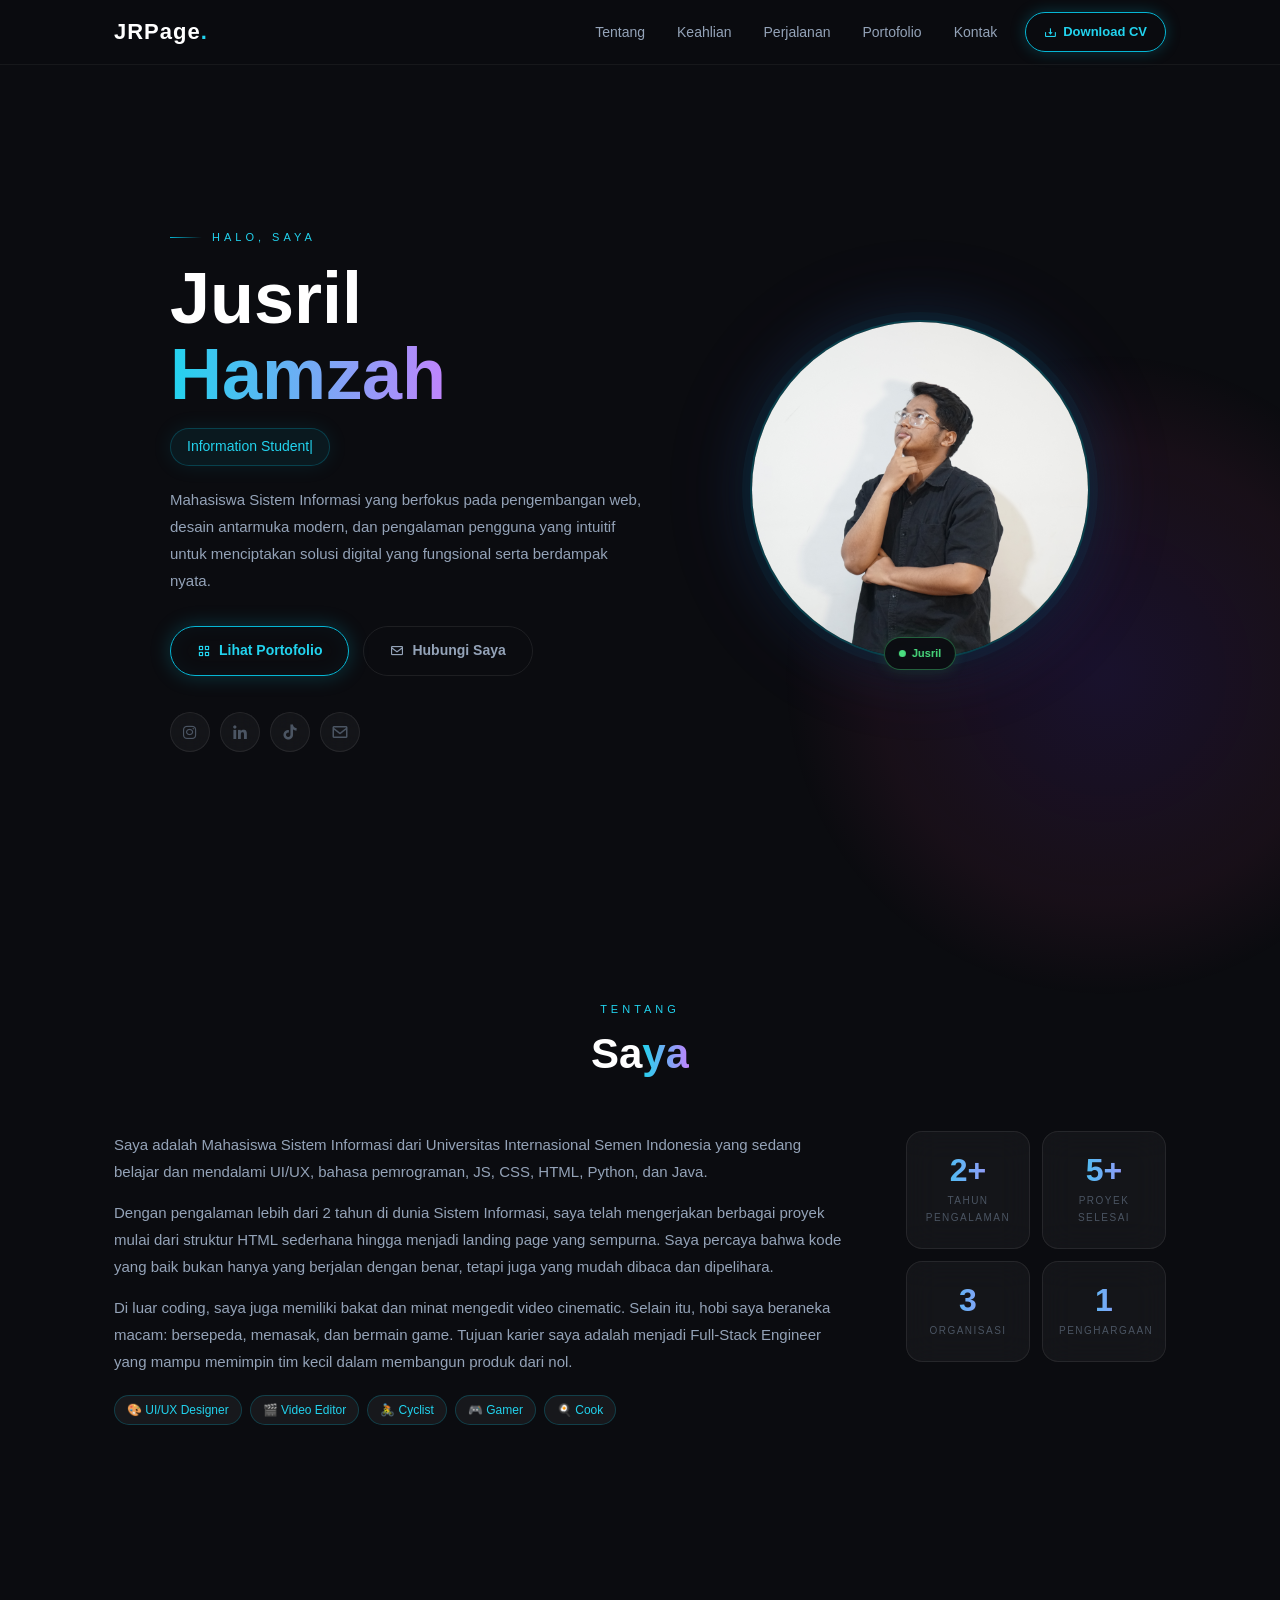
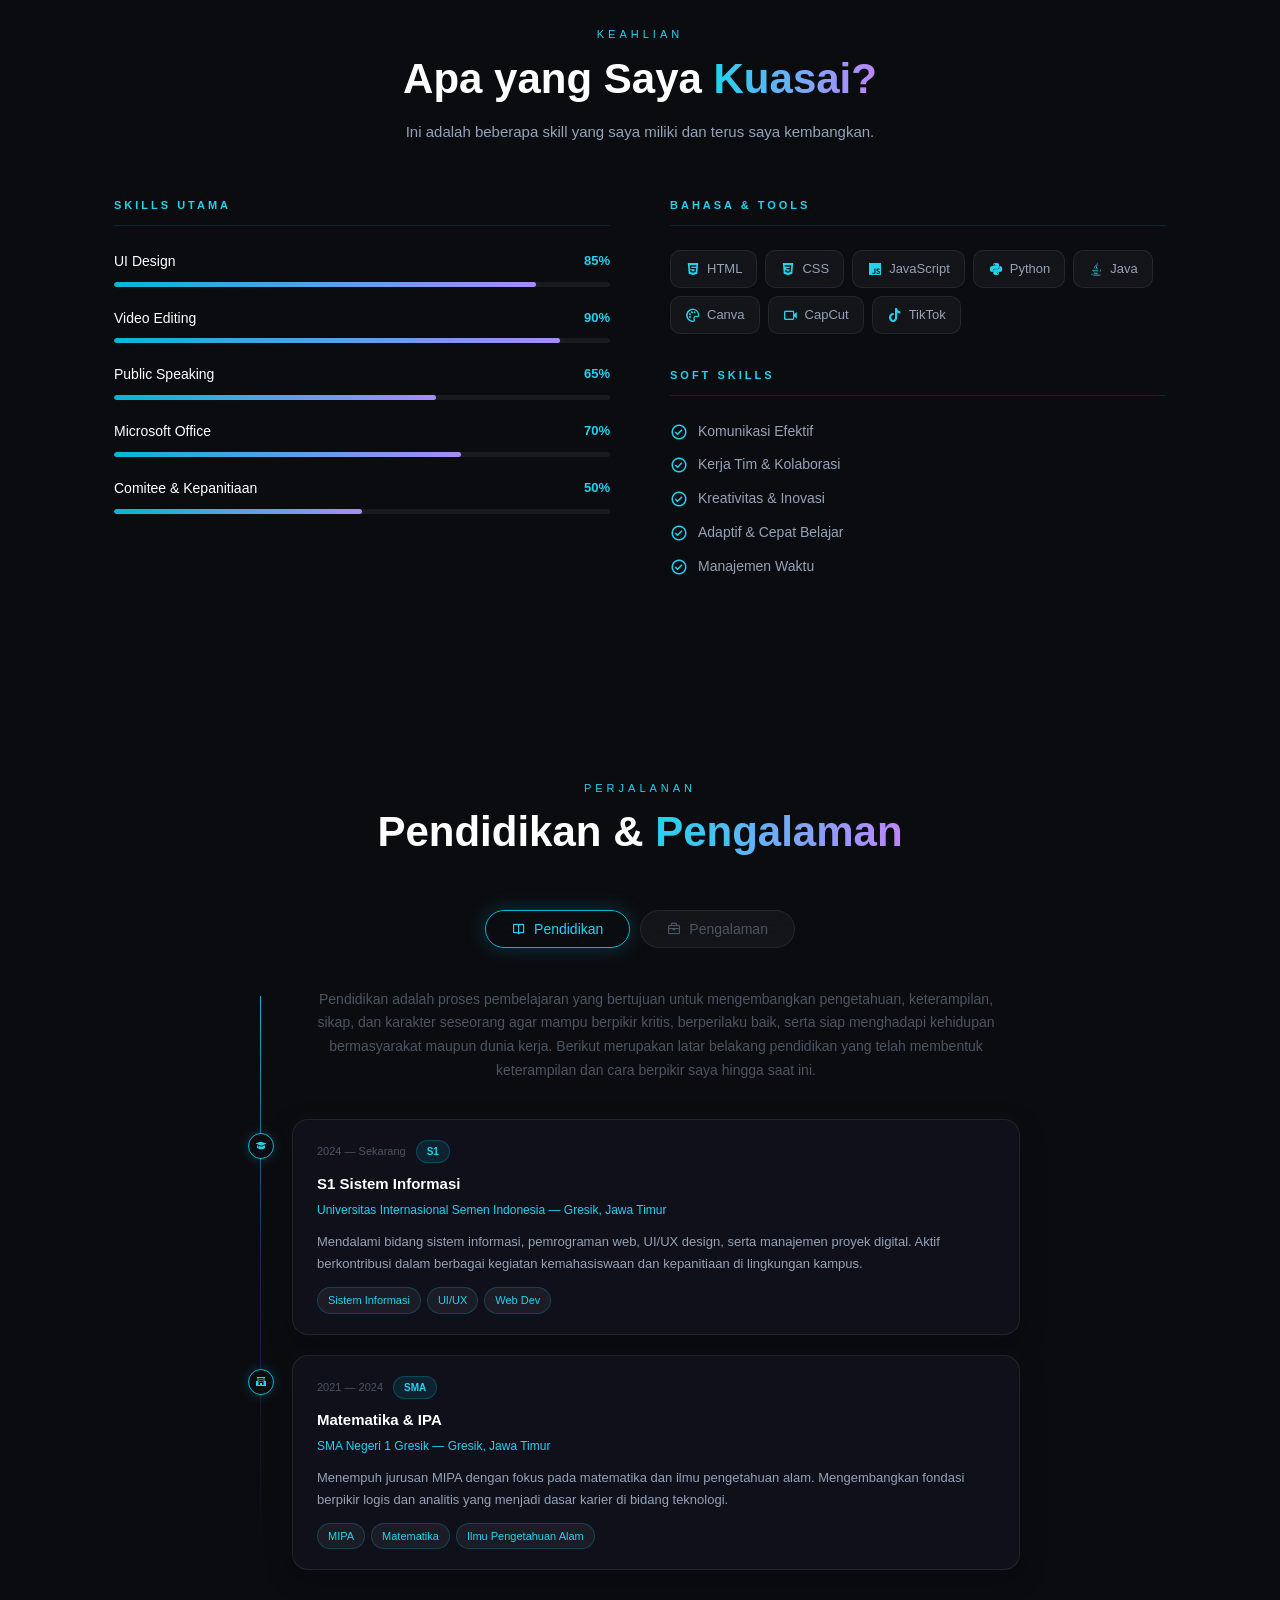
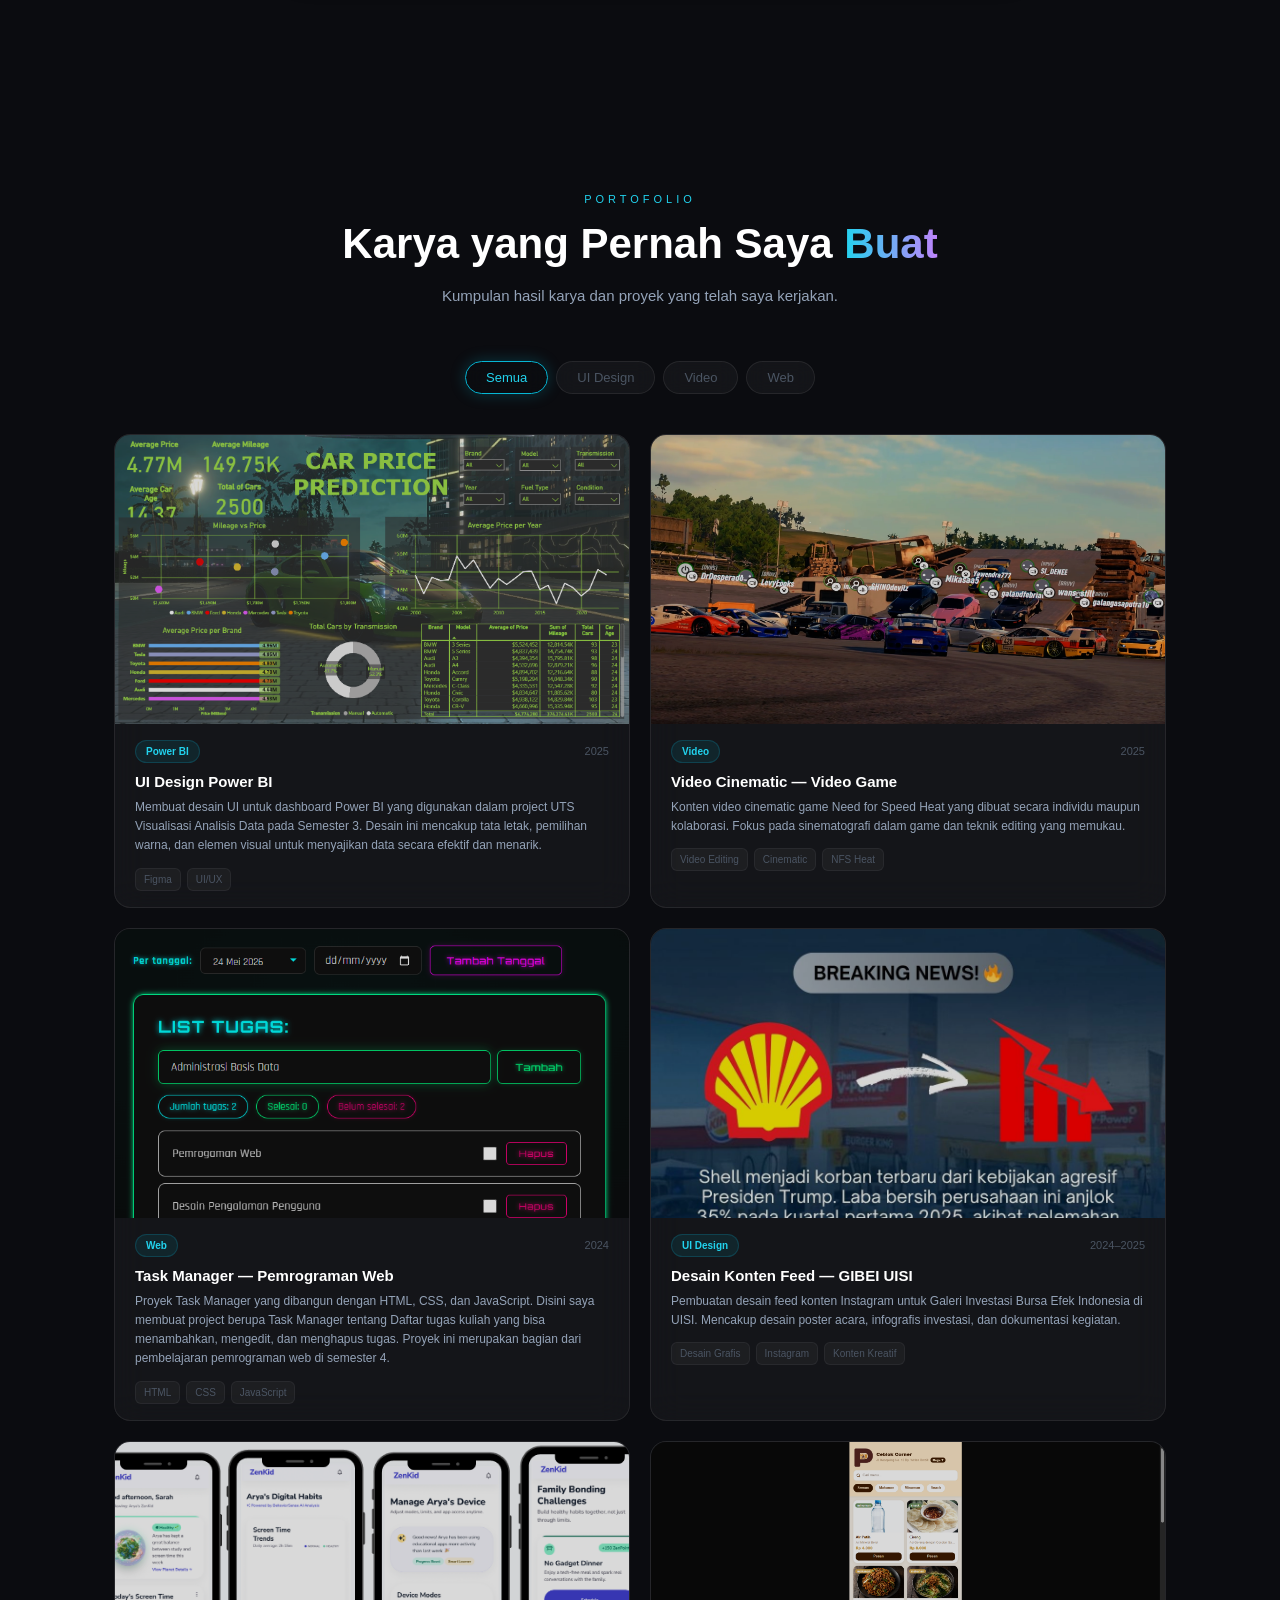
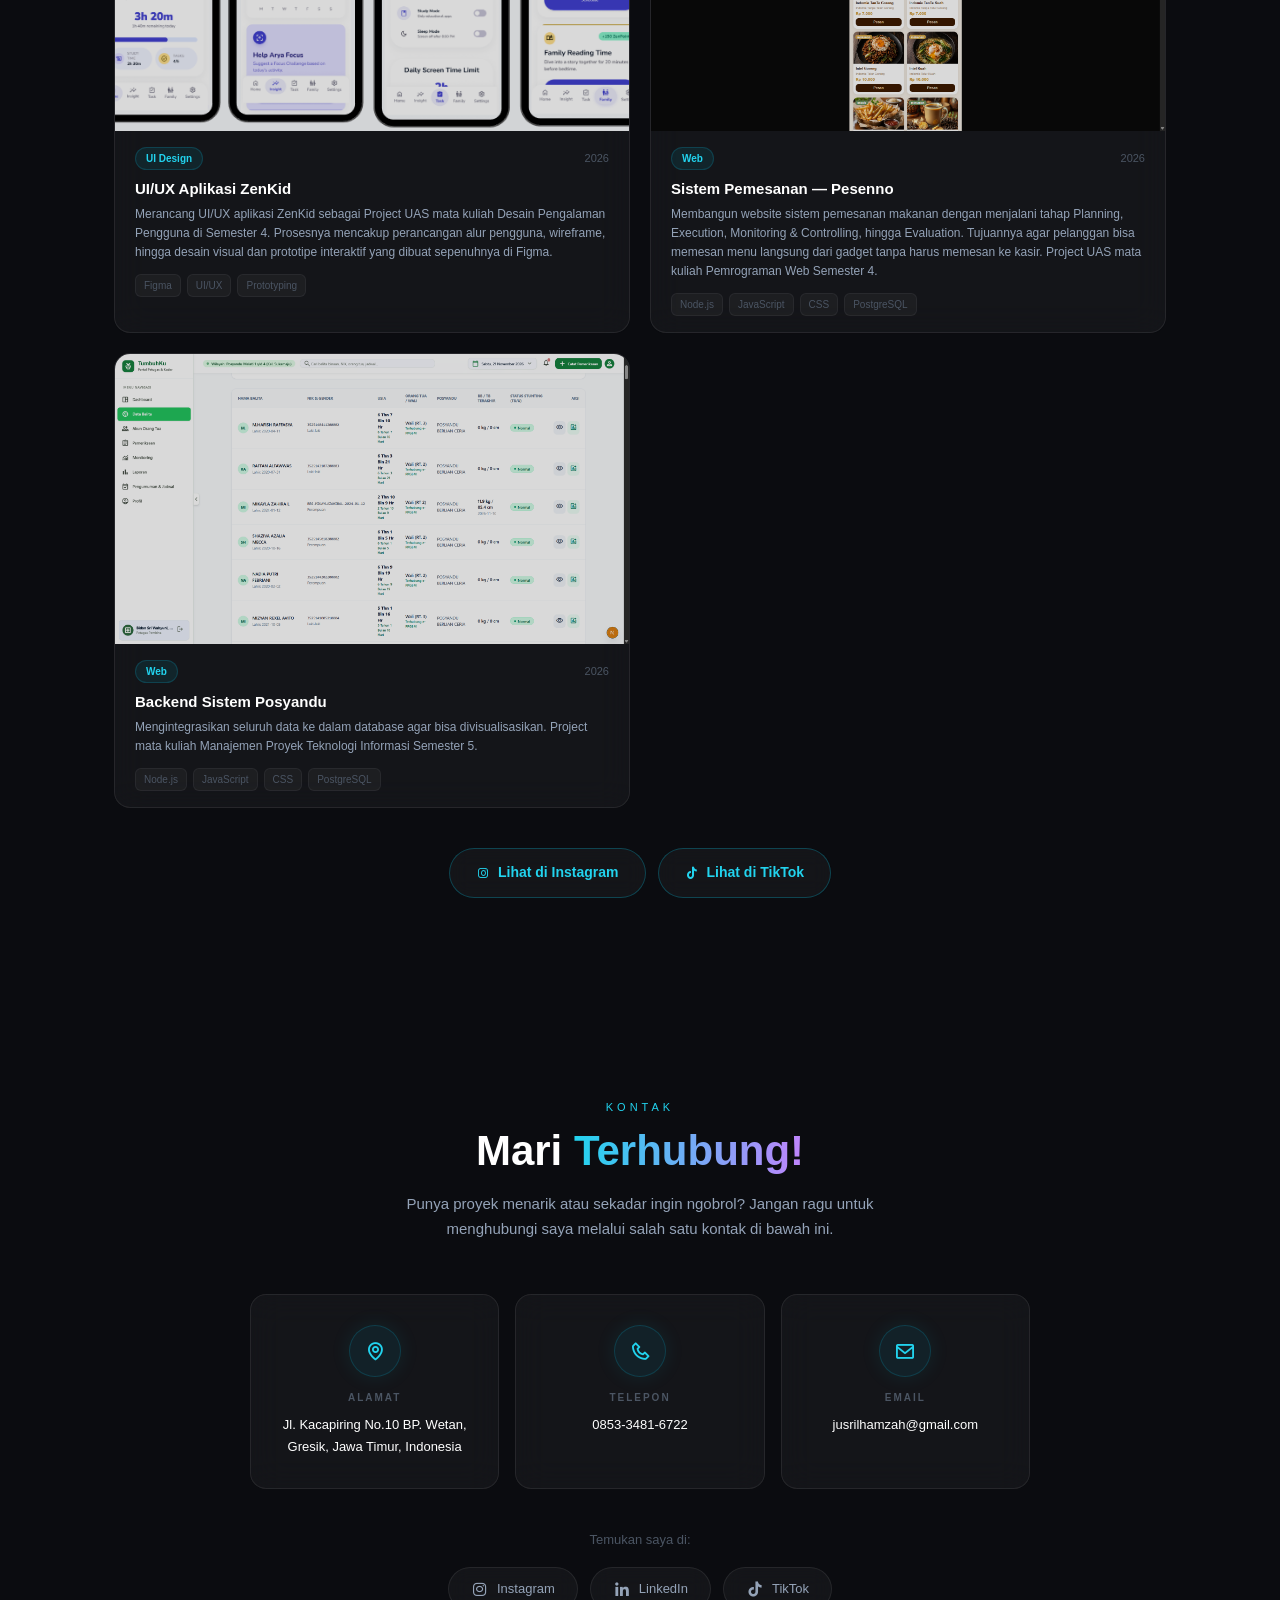
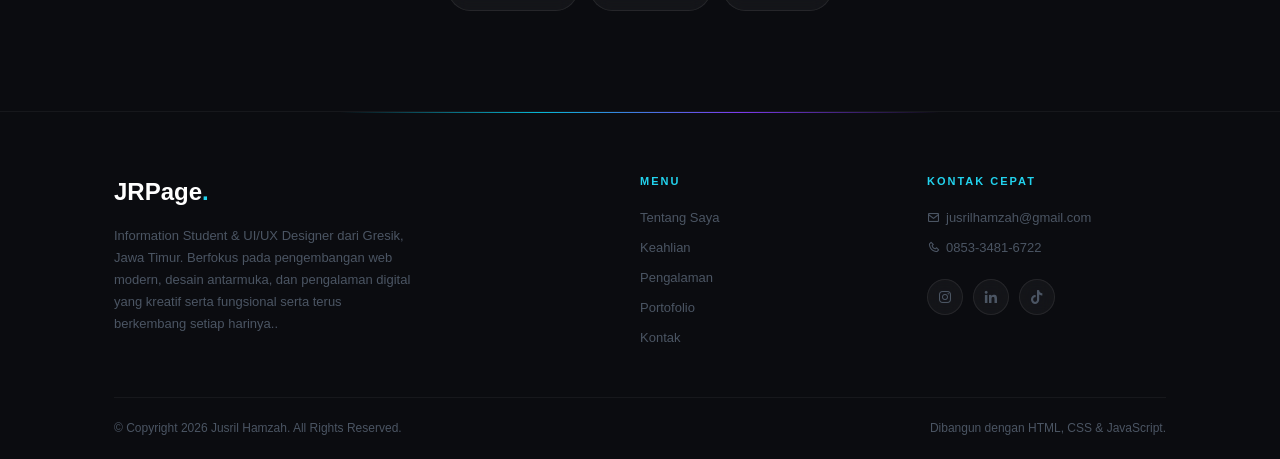
==== commit 0f9bd092: "Update index.html dengan versi portofolio terbaru" ====
--- a/index.html
+++ b/index.html
@@ -624,7 +624,7 @@
                 <span class="project-category-tag">Video</span>
                 <span class="project-year">2025</span>
               </div>
-              <h3 class="project-title">Video Cinematic — NFS Heat</h3>
+              <h3 class="project-title">Video Cinematic — Video Game</h3>
               <p class="project-desc">
                 Konten video cinematic game Need for Speed Heat yang dibuat secara
                 individu maupun kolaborasi. Fokus pada sinematografi dalam game
@@ -714,6 +714,128 @@
               </div>
             </div>
           </article>
+          
+                    <!-- Card 5 — UI/UX Aplikasi ZenKid -->
+                    <article class="project-card" data-category="ui">
+                      <div class="project-image-wrapper">
+                        <!-- Ganti src dengan screenshot desain Figma ZenKid -->
+                        <img
+                          src="Screenshot 2026-11-21 100503.png"
+                          alt="Desain UI/UX aplikasi ZenKid"
+                          class="project-image"
+                          loading="lazy"
+                          width="600"
+                          height="400"
+                        />
+                        <div class="project-overlay">
+                          <div class="project-overlay-content">
+                            <!-- Ganti href dengan link Figma kamu -->
+                            <a href="https://www.figma.com/proto/qBHWOqLP74EAGhxLAoURLU/ZenKid-UI--BETA-?node-id=514-1641&t=dTAMlwerwmcV3m3M-1&starting-point-node-id=139%3A2" class="project-link-btn" target="_blank" rel="noopener noreferrer">
+                              <i class="bx bxl-figma"></i> Lihat di Figma
+                            </a>
+                          </div>
+                        </div>
+                      </div>
+                      <div class="project-info">
+                        <div class="project-meta">
+                          <span class="project-category-tag">UI Design</span>
+                          <span class="project-year">2026</span>
+                        </div>
+                        <h3 class="project-title">UI/UX Aplikasi ZenKid</h3>
+                        <p class="project-desc">
+                          Merancang UI/UX aplikasi ZenKid sebagai Project UAS mata kuliah Desain Pengalaman
+                          Pengguna di Semester 4. Prosesnya mencakup perancangan alur pengguna, wireframe,
+                          hingga desain visual dan prototipe interaktif yang dibuat sepenuhnya di Figma.
+                        </p>
+                        <div class="project-stack">
+                          <span class="stack-tag">Figma</span>
+                          <span class="stack-tag">UI/UX</span>
+                          <span class="stack-tag">Prototyping</span>
+                        </div>
+                      </div>
+                    </article>
+          
+                    <!-- Card 6 — Web Sistem Pemesanan Pesenno -->
+                    <article class="project-card" data-category="web">
+                      <div class="project-image-wrapper">
+                        <!-- Ganti src dengan screenshot Pesenno -->
+                        <img
+                          src="Screenshot (1260).png"
+                          alt="Website sistem pemesanan makanan Pesenno"
+                          class="project-image"
+                          loading="lazy"
+                          width="600"
+                          height="400"
+                        />
+                        <div class="project-overlay">
+                          <div class="project-overlay-content">
+                            <!-- Ganti href dengan link GitHub / demo -->
+                            <a href="https://pesenno.web.id/" class="project-link-btn" target="_blank" rel="noopener noreferrer">
+                              <i class="bx bxl-github"></i> GitHub
+                            </a>
+                          </div>
+                        </div>
+                      </div>
+                      <div class="project-info">
+                        <div class="project-meta">
+                          <span class="project-category-tag">Web</span>
+                          <span class="project-year">2026</span>
+                        </div>
+                        <h3 class="project-title">Sistem Pemesanan — Pesenno</h3>
+                        <p class="project-desc">
+                          Membangun website sistem pemesanan makanan dengan menjalani tahap Planning, Execution,
+                          Monitoring &amp; Controlling, hingga Evaluation. Tujuannya agar pelanggan bisa memesan
+                          menu langsung dari gadget tanpa harus memesan ke kasir. Project UAS mata kuliah
+                          Pemrograman Web Semester 4.
+                        </p>
+                        <div class="project-stack">
+                          <span class="stack-tag">Node.js</span>
+                          <span class="stack-tag">JavaScript</span>
+                          <span class="stack-tag">CSS</span>
+                          <span class="stack-tag">PostgreSQL</span>
+                        </div>
+                      </div>
+                    </article>
+          
+                    <!-- Card 7 — Backend Sistem Posyandu -->
+                    <article class="project-card" data-category="web">
+                      <div class="project-image-wrapper">
+                        <!-- Ganti src dengan screenshot (mis. struktur database / dashboard) -->
+                        <img
+                          src="Screenshot (1262).png"
+                          alt="Backend dan database sistem Posyandu"
+                          class="project-image"
+                          loading="lazy"
+                          width="600"
+                          height="400"
+                        />
+                        <div class="project-overlay">
+                          <div class="project-overlay-content">
+                            <!-- Ganti href dengan link GitHub -->
+                            <a href="LINK_GITHUB_POSYANDU" class="project-link-btn" target="_blank" rel="noopener noreferrer">
+                              <i class="bx bxl-github"></i> GitHub
+                            </a>
+                          </div>
+                        </div>
+                      </div>
+                      <div class="project-info">
+                        <div class="project-meta">
+                          <span class="project-category-tag">Web</span>
+                          <span class="project-year">2026</span>
+                        </div>
+                        <h3 class="project-title">Backend Sistem Posyandu</h3>
+                        <p class="project-desc">
+                          Mengintegrasikan seluruh data ke dalam database agar bisa divisualisasikan.
+                          Project mata kuliah Manajemen Proyek Teknologi Informasi Semester 5.
+                        </p>
+                        <div class="project-stack">
+                          <span class="stack-tag">Node.js</span>
+                          <span class="stack-tag">JavaScript</span>
+                          <span class="stack-tag">CSS</span>
+                          <span class="stack-tag">PostgreSQL</span>
+                        </div>
+                      </div>
+                    </article>
 
         </div><!-- /portfolio-grid -->
         <div class="portfolio-more">
--- a/portofolio-page.css
+++ b/portofolio-page.css
@@ -1,1479 +1,1479 @@
-/* ================================================================
-   PORTOFOLIO CV — JUSRIL HAMZAH
-   style.css — Nexaverse Dark Theme (Cyan + Purple Glow)
-================================================================ */
-
-/* ── RESET & BASE ── */
-*, *::before, *::after {
-  box-sizing: border-box;
-  margin: 0;
-  padding: 0;
-}
-
-html {
-  scroll-behavior: smooth;
-  font-size: 16px;
-  overflow-x: hidden;
-}
-
-body {
-  overflow-x: hidden;
-  width: 100%;
-}
-
-body {
-  font-family: 'Montserrat', sans-serif;
-  background-color: #0b0c10;
-  color: #e8eaf0;
-  line-height: 1.7;
-  overflow-x: hidden;
-  isolation: isolate;
-}
-
-img { max-width: 100%; display: block; }
-a   { text-decoration: none; color: inherit; }
-ul  { list-style: none; }
-button { cursor: pointer; font-family: inherit; }
-
-/* ── CSS VARIABLES ── */
-:root {
-  /* Cyan accent (seperti "Experiences" di referensi) */
-  --cyan-400:  #22d3ee;
-  --cyan-500:  #06b6d4;
-  --cyan-600:  #0891b2;
-  --cyan-glow: rgba(6, 182, 212, 0.25);
-
-  /* Purple accent */
-  --purple-500: #7c3aed;
-  --purple-400: #a78bfa;
-  --purple-300: #c084fc;
-  --purple-glow: rgba(124, 58, 237, 0.3);
-
-  /* Pink accent */
-  --pink-500: #ec4899;
-  --pink-glow: rgba(236, 72, 153, 0.25);
-
-  /* Backgrounds — dark seperti referensi */
-  --bg-base:      #0b0c10;
-  --bg-surface:   #0b0c10;
-  --bg-card:      rgba(255, 255, 255, 0.04);
-  --bg-card-hover: rgba(255, 255, 255, 0.07);
-
-  /* Text */
-  --text-primary:   #ffffff;
-  --text-secondary: #94a3b8;
-  --text-muted:     #4b5563;
-
-  /* Borders */
-  --border-card:   rgba(255, 255, 255, 0.08);
-  --border-glow:   rgba(6, 182, 212, 0.3);
-  --border-subtle: rgba(255, 255, 255, 0.05);
-
-  --green-400: #4ade80;
-  --radius-sm:   6px;
-  --radius-md:   10px;
-  --radius-lg:   16px;
-  --radius-xl:   24px;
-  --radius-full: 9999px;
-
-  --transition: 0.3s cubic-bezier(0.4, 0, 0.2, 1);
-  --shadow-cyan:   0 4px 30px rgba(6, 182, 212, 0.2);
-  --shadow-card:   0 8px 32px rgba(0, 0, 0, 0.5);
-  --shadow-purple: 0 4px 30px rgba(124, 58, 237, 0.2);
-}
-
-/* ── SCROLLBAR ── */
-::-webkit-scrollbar { width: 5px; }
-::-webkit-scrollbar-track { background: var(--bg-base); }
-::-webkit-scrollbar-thumb {
-  background: linear-gradient(var(--cyan-500), var(--purple-500));
-  border-radius: 3px;
-}
-
-/* ── TYPOGRAPHY ── */
-h1, h2, h3, h4 { font-family: 'Montserrat', sans-serif; font-weight: 700; }
-
-/* ── HIGHLIGHT (teks berwarna seperti "Experiences") ── */
-.highlight {
-  background: linear-gradient(90deg, var(--cyan-400), var(--purple-300));
-  -webkit-background-clip: text;
-  -webkit-text-fill-color: transparent;
-  background-clip: text;
-}
-
-/* ── UTILITY ── */
-.container {
-  max-width: 1100px;
-  margin: 0 auto;
-  padding: 0 24px;
-}
-
-.dot { color: var(--cyan-400); }
-.hidden { display: none !important; }
-
-/* ── BUTTONS ── */
-.btn {
-  display: inline-flex;
-  align-items: center;
-  gap: 8px;
-  padding: 12px 26px;
-  border-radius: var(--radius-full);
-  font-size: 14px;
-  font-weight: 600;
-  font-family: 'Montserrat', sans-serif;
-  border: none;
-  transition: var(--transition);
-  white-space: nowrap;
-  position: relative;
-  overflow: hidden;
-}
-
-.btn-primary {
-  background: transparent;
-  color: var(--cyan-400);
-  border: 1.5px solid var(--cyan-500);
-  box-shadow: 0 0 20px var(--cyan-glow), inset 0 0 20px rgba(6,182,212,0.05);
-}
-.btn-primary:hover {
-  background: rgba(6, 182, 212, 0.12);
-  box-shadow: 0 0 35px var(--cyan-glow), 0 0 60px rgba(6,182,212,0.1);
-  transform: translateY(-2px);
-}
-
-.btn-secondary {
-  background: transparent;
-  color: var(--text-secondary);
-  border: 1.5px solid var(--border-card);
-}
-.btn-secondary:hover {
-  border-color: rgba(255,255,255,0.2);
-  color: var(--text-primary);
-  transform: translateY(-2px);
-}
-
-.btn-outline {
-  background: var(--bg-card);
-  color: var(--cyan-400);
-  border: 1px solid var(--border-glow);
-  backdrop-filter: blur(10px);
-}
-.btn-outline:hover {
-  background: rgba(6,182,212,0.1);
-  transform: translateY(-2px);
-}
-
-.btn-full { width: 100%; justify-content: center; }
-
-/* ── TAG ── */
-.tag {
-  display: inline-block;
-  background: rgba(255,255,255,0.05);
-  color: var(--cyan-400);
-  border: 1px solid rgba(6,182,212,0.25);
-  padding: 4px 12px;
-  border-radius: var(--radius-full);
-  font-size: 12px;
-}
-
-/* ── SECTION HEADER ── */
-.section-header {
-  margin-bottom: 52px;
-  text-align: center;
-}
-.section-label {
-  font-size: 11px;
-  color: var(--cyan-400);
-  letter-spacing: 4px;
-  text-transform: uppercase;
-  margin-bottom: 10px;
-}
-.section-title {
-  font-size: clamp(28px, 4vw, 42px);
-  color: var(--text-primary);
-  line-height: 1.2;
-}
-.section-subtitle {
-  font-size: 15px;
-  color: var(--text-secondary);
-  margin-top: 14px;
-  max-width: 560px;
-  margin-left: auto;
-  margin-right: auto;
-  line-height: 1.7;
-}
-
-/* ================================================================
-   GLOBAL SECTION BACKGROUNDS — glow radial seperti referensi
-================================================================ */
-section {
-  position: relative;
-}
-
-/* ── GLOBAL GLOW — dipasang di body agar tidak terpotong antar section ── */
-body::before {
-  content: '';
-  position: fixed;
-  top: 0;
-  left: -200px;
-  width: 700px;
-  height: 700px;
-  background: radial-gradient(circle, rgba(6,182,212,0.09) 0%, transparent 60%);
-  pointer-events: none;
-  z-index: 0;
-}
-body::after {
-  content: '';
-  position: fixed;
-  bottom: -100px;
-  right: -150px;
-  width: 650px;
-  height: 650px;
-  background: radial-gradient(circle, rgba(124,58,237,0.13) 0%, rgba(236,72,153,0.06) 50%, transparent 70%);
-  pointer-events: none;
-  z-index: 0;
-}
-
-/* ================================================================
-   NAVBAR
-================================================================ */
-#navbar {
-  position: fixed;
-  top: 0;
-  left: 0;
-  right: 0;
-  z-index: 1000;
-  background: rgba(11, 12, 16, 0.7);
-  backdrop-filter: blur(24px);
-  -webkit-backdrop-filter: blur(24px);
-  border-bottom: 1px solid var(--border-subtle);
-  transition: var(--transition);
-}
-#navbar.scrolled {
-  background: rgba(11, 12, 16, 0.95);
-  border-bottom-color: rgba(6,182,212,0.15);
-  box-shadow: 0 4px 30px rgba(0,0,0,0.5);
-}
-
-.nav-container {
-  max-width: 1100px;
-  margin: 0 auto;
-  padding: 0 24px;
-  height: 64px;
-  display: flex;
-  align-items: center;
-  justify-content: space-between;
-}
-
-.nav-logo {
-  font-family: 'Montserrat', sans-serif;
-  font-size: 22px;
-  font-weight: 800;
-  color: var(--text-primary);
-  letter-spacing: 1px;
-}
-
-.nav-links {
-  display: flex;
-  align-items: center;
-  gap: 4px;
-}
-
-.nav-link {
-  padding: 7px 14px;
-  font-size: 14px;
-  color: var(--text-secondary);
-  border-radius: var(--radius-full);
-  transition: var(--transition);
-}
-.nav-link:hover, .nav-link.active {
-  color: var(--text-primary);
-  background: rgba(255,255,255,0.06);
-}
-
-.nav-cta {
-  display: flex;
-  align-items: center;
-  gap: 6px;
-  padding: 8px 18px;
-  background: transparent;
-  border: 1.5px solid var(--cyan-500);
-  color: var(--cyan-400);
-  border-radius: var(--radius-full);
-  font-size: 13px;
-  font-weight: 600;
-  transition: var(--transition);
-  margin-left: 10px;
-  box-shadow: 0 0 15px var(--cyan-glow);
-}
-.nav-cta:hover {
-  background: rgba(6,182,212,0.12);
-  box-shadow: 0 0 25px var(--cyan-glow);
-  transform: translateY(-1px);
-}
-
-.nav-toggle {
-  display: none;
-  flex-direction: column;
-  justify-content: center;
-  gap: 5px;
-  width: 36px;
-  height: 36px;
-  background: transparent;
-  border: none;
-  padding: 4px;
-}
-.hamburger-line {
-  display: block;
-  width: 22px;
-  height: 2px;
-  background: var(--text-primary);
-  border-radius: 2px;
-  transition: var(--transition);
-}
-.nav-toggle.open .hamburger-line:nth-child(1) { transform: translateY(7px) rotate(45deg); }
-.nav-toggle.open .hamburger-line:nth-child(2) { opacity: 0; }
-.nav-toggle.open .hamburger-line:nth-child(3) { transform: translateY(-7px) rotate(-45deg); }
-
-/* ================================================================
-   HERO
-================================================================ */
-.section-hero {
-  min-height: 100vh;
-  display: flex;
-  flex-direction: column;
-  justify-content: center;
-  background: var(--bg-base);
-  padding-top: 80px;
-}
-
-.hero-content {
-  max-width: 1200px;
-  margin: 0 auto;
-  padding: 40px 24px;
-  display: flex;
-  align-items: center;
-  justify-content: center;
-  gap: 80px;
-  flex-wrap: wrap;
-  flex: 1;
-  position: relative;
-  z-index: 1;
-}
-
-.hero-text { max-width: 580px; }
-
-.hero-eyebrow {
-  font-size: 11px;
-  color: var(--cyan-400);
-  letter-spacing: 4px;
-  text-transform: uppercase;
-  margin-bottom: 14px;
-  display: flex;
-  align-items: center;
-  gap: 10px;
-}
-.hero-eyebrow::before {
-  content: '';
-  display: inline-block;
-  width: 32px;
-  height: 1.5px;
-  background: linear-gradient(90deg, var(--cyan-500), transparent);
-}
-
-/* Nama putih, "Hamzah" gradient cyan-ungu */
-.hero-name {
-  font-size: clamp(44px, 6vw, 72px);
-  font-weight: 800;
-  line-height: 1.05;
-  margin-bottom: 16px;
-  color: #ffffff;
-}
-.hero-name .highlight {
-  background: linear-gradient(90deg, var(--cyan-400), var(--purple-300));
-  -webkit-background-clip: text;
-  -webkit-text-fill-color: transparent;
-  background-clip: text;
-}
-
-.hero-tagline {
-  display: inline-block;
-  font-size: 14px;
-  font-weight: 500;
-  color: var(--cyan-400);
-  background: rgba(6, 182, 212, 0.08);
-  border: 1px solid rgba(6, 182, 212, 0.25);
-  padding: 6px 16px;
-  border-radius: var(--radius-full);
-  margin-bottom: 20px;
-  box-shadow: 0 0 20px rgba(6,182,212,0.1);
-}
-.hero-tagline .separator { margin: 0 4px; color: var(--purple-300); }
-
-.hero-description {
-  font-size: 15px;
-  color: var(--text-secondary);
-  line-height: 1.8;
-  margin-bottom: 32px;
-  max-width: 480px;
-}
-
-.hero-actions {
-  display: flex;
-  gap: 14px;
-  margin-bottom: 36px;
-  flex-wrap: wrap;
-}
-
-.hero-social {
-  display: flex;
-  align-items: center;
-  gap: 10px;
-}
-.hero-social a {
-  width: 40px;
-  height: 40px;
-  border-radius: 50%;
-  border: 1px solid var(--border-card);
-  background: var(--bg-card);
-  display: flex;
-  align-items: center;
-  justify-content: center;
-  font-size: 18px;
-  color: var(--text-muted);
-  transition: var(--transition);
-  backdrop-filter: blur(10px);
-}
-.hero-social a:hover {
-  border-color: var(--cyan-500);
-  color: var(--cyan-400);
-  background: rgba(6,182,212,0.1);
-  transform: translateY(-3px);
-  box-shadow: 0 4px 15px var(--cyan-glow);
-}
-
-/* Hero image */
-.hero-image-wrapper {
-  position: relative;
-  flex-shrink: 0;
-  padding: 20px;
-}
-
-.hero-image-frame {
-  width: clamp(220px, 28vw, 340px);
-  height: clamp(220px, 28vw, 340px);
-  border-radius: 50%;
-  overflow: hidden;
-  border: 2px solid rgba(6,182,212,0.3);
-  background: var(--bg-surface);
-  position: relative;
-  box-shadow:
-    0 0 0 8px rgba(6,182,212,0.05),
-    0 0 60px rgba(6,182,212,0.15),
-    0 0 100px rgba(124,58,237,0.1),
-    var(--shadow-card);
-}
-
-.hero-photo { width: 100%; height: 100%; object-fit: cover; }
-
-.hero-badge {
-  position: absolute;
-  bottom: 10px;
-  left: 50%;
-  transform: translateX(-50%);
-  background: rgba(11,12,16,0.9);
-  border: 1px solid rgba(74,222,128,0.4);
-  padding: 6px 14px;
-  border-radius: var(--radius-full);
-  font-size: 11px;
-  font-weight: 600;
-  color: var(--green-400);
-  white-space: nowrap;
-  display: flex;
-  align-items: center;
-  gap: 6px;
-  backdrop-filter: blur(12px);
-  box-shadow: 0 0 15px rgba(74,222,128,0.15);
-}
-.badge-dot {
-  width: 7px;
-  height: 7px;
-  border-radius: 50%;
-  background: var(--green-400);
-  animation: pulse 2s infinite;
-}
-@keyframes pulse {
-  0%, 100% { opacity: 1; transform: scale(1); }
-  50%       { opacity: 0.5; transform: scale(0.8); }
-}
-
-/* Scroll indicator */
-
-
-/* ================================================================
-   ABOUT
-================================================================ */
-.section-about {
-  padding: 100px 0;
-  background: var(--bg-surface);
-}
-
-.about-grid {
-  display: grid;
-  grid-template-columns: 1fr 260px;
-  gap: 64px;
-  align-items: start;
-  position: relative;
-  z-index: 1;
-}
-
-.about-lead {
-  font-size: 18px;
-  color: #e2e8f0;
-  font-weight: 500;
-  margin-bottom: 16px;
-  line-height: 1.65;
-}
-.about-text p {
-  font-size: 15px;
-  color: var(--text-secondary);
-  line-height: 1.8;
-  margin-bottom: 14px;
-}
-.about-tags { display: flex; flex-wrap: wrap; gap: 8px; margin-top: 20px; }
-
-/* Stat cards — glass card style seperti referensi */
-.about-stats {
-  display: grid;
-  grid-template-columns: 1fr 1fr;
-  gap: 12px;
-}
-
-.stat-card {
-  background: var(--bg-card);
-  border: 1px solid var(--border-card);
-  border-radius: var(--radius-lg);
-  padding: 22px 16px;
-  text-align: center;
-  backdrop-filter: blur(16px);
-  transition: var(--transition);
-  position: relative;
-  overflow: hidden;
-}
-.stat-card::before {
-  content: '';
-  position: absolute;
-  top: 0;
-  left: 0;
-  right: 0;
-  height: 1px;
-  background: linear-gradient(90deg, transparent, var(--cyan-500), transparent);
-  opacity: 0;
-  transition: opacity 0.3s;
-}
-.stat-card:hover {
-  border-color: rgba(6,182,212,0.25);
-  background: var(--bg-card-hover);
-  transform: translateY(-4px);
-  box-shadow: 0 8px 32px rgba(6,182,212,0.1);
-}
-.stat-card:hover::before { opacity: 1; }
-
-.stat-number {
-  display: block;
-  font-family: 'Montserrat', sans-serif;
-  font-size: 32px;
-  font-weight: 800;
-  background: linear-gradient(90deg, var(--cyan-400), var(--purple-300));
-  -webkit-background-clip: text;
-  -webkit-text-fill-color: transparent;
-  background-clip: text;
-  line-height: 1;
-  margin-bottom: 6px;
-}
-.stat-label {
-  display: block;
-  font-size: 10px;
-  color: var(--text-muted);
-  text-transform: uppercase;
-  letter-spacing: 1.5px;
-}
-
-/* ================================================================
-   SKILLS
-================================================================ */
-.section-skills {
-  padding: 100px 0;
-  background: var(--bg-base);
-}
-
-.skills-grid {
-  display: grid;
-  grid-template-columns: 1fr 1fr;
-  gap: 60px;
-  position: relative;
-  z-index: 1;
-}
-
-.skills-category {
-  font-size: 11px;
-  color: var(--cyan-400);
-  letter-spacing: 3px;
-  text-transform: uppercase;
-  margin-bottom: 24px;
-  padding-bottom: 10px;
-  border-bottom: 1px solid rgba(6,182,212,0.15);
-}
-
-.skill-item { margin-bottom: 20px; }
-.skill-info {
-  display: flex;
-  justify-content: space-between;
-  margin-bottom: 8px;
-}
-.skill-name  { font-size: 14px; color: var(--text-primary); }
-.skill-percent { font-size: 13px; font-weight: 600; color: var(--cyan-400); }
-
-.skill-bar {
-  height: 5px;
-  background: rgba(255,255,255,0.06);
-  border-radius: var(--radius-full);
-  overflow: hidden;
-}
-.skill-bar-fill {
-  height: 100%;
-  border-radius: var(--radius-full);
-  background: linear-gradient(90deg, var(--cyan-500), var(--purple-400));
-  width: 0;
-  transition: width 1.2s cubic-bezier(0.4, 0, 0.2, 1);
-  box-shadow: 0 0 10px var(--cyan-glow);
-}
-
-.tools-grid { display: flex; flex-wrap: wrap; gap: 8px; margin-bottom: 32px; }
-
-.tool-chip {
-  display: flex;
-  align-items: center;
-  gap: 6px;
-  background: var(--bg-card);
-  border: 1px solid var(--border-card);
-  color: var(--text-secondary);
-  padding: 7px 14px;
-  border-radius: var(--radius-md);
-  font-size: 13px;
-  backdrop-filter: blur(10px);
-  transition: var(--transition);
-}
-.tool-chip:hover {
-  border-color: rgba(6,182,212,0.3);
-  color: var(--cyan-400);
-  background: rgba(6,182,212,0.07);
-  transform: translateY(-2px);
-}
-.tool-chip i { font-size: 16px; color: var(--cyan-400); }
-
-.tool-logo{
-  width: 20px;
-  height: 20px;
-  object-fit: contain;
-  display: block;
-}
-
-.soft-skills-list { display: flex; flex-direction: column; gap: 10px; }
-.soft-skill {
-  display: flex;
-  align-items: center;
-  gap: 10px;
-  font-size: 14px;
-  color: var(--text-secondary);
-}
-.soft-skill i { font-size: 18px; color: var(--cyan-400); flex-shrink: 0; }
-
-/* ================================================================
-   EXPERIENCE / EDUCATION
-================================================================ */
-.section-experience {
-  padding: 100px 0;
-  background: var(--bg-surface);
-}
-
-.timeline-tabs {
-  display: flex;
-  gap: 10px;
-  margin-bottom: 40px;
-  justify-content: center;
-}
-.tab-btn {
-  display: flex;
-  align-items: center;
-  gap: 8px;
-  padding: 10px 26px;
-  background: var(--bg-card);
-  border: 1px solid var(--border-card);
-  color: var(--text-muted);
-  border-radius: var(--radius-full);
-  font-size: 14px;
-  font-weight: 500;
-  font-family: 'Montserrat', sans-serif;
-  backdrop-filter: blur(10px);
-  transition: var(--transition);
-}
-.tab-btn:hover { border-color: rgba(6,182,212,0.3); color: var(--text-secondary); }
-.tab-btn.active {
-  background: transparent;
-  border: 1.5px solid var(--cyan-500);
-  color: var(--cyan-400);
-  box-shadow: 0 0 20px var(--cyan-glow);
-}
-
-.timeline-intro {
-  max-width: 680px;
-  margin: 0 auto 36px;
-  text-align: center;
-}
-.timeline-intro p {
-  font-size: 14px;
-  color: var(--text-muted);
-  line-height: 1.7;
-}
-
-.timeline {
-  position: relative;
-  max-width: 760px;
-  margin: 0 auto;
-  padding-left: 32px;
-  z-index: 1;
-}
-.timeline::before {
-  content: '';
-  position: absolute;
-  left: 0;
-  top: 8px;
-  bottom: 8px;
-  width: 1px;
-  background: linear-gradient(to bottom, var(--cyan-500), rgba(124,58,237,0.3), transparent);
-}
-
-.timeline-group-label {
-  font-size: 11px;
-  letter-spacing: 2px;
-  text-transform: uppercase;
-  color: var(--cyan-400);
-  margin: 28px 0 16px;
-  padding-left: 4px;
-  font-weight: 600;
-}
-
-.timeline-item { position: relative; margin-bottom: 20px; }
-
-.timeline-marker {
-  position: absolute;
-  left: -44px;
-  top: 14px;
-  width: 26px;
-  height: 26px;
-  border-radius: 50%;
-  background: var(--bg-base);
-  border: 1.5px solid var(--cyan-500);
-  display: flex;
-  align-items: center;
-  justify-content: center;
-  font-size: 12px;
-  color: var(--cyan-400);
-  box-shadow: 0 0 12px var(--cyan-glow);
-  z-index: 1;
-  transition: var(--transition);
-}
-.timeline-item:hover .timeline-marker {
-  background: rgba(6,182,212,0.15);
-  box-shadow: 0 0 20px var(--cyan-glow);
-}
-
-/* CARD style — glass card seperti referensi */
-.timeline-card {
-  background: rgba(18, 18, 30, 0.82);
-  border: 1px solid var(--border-card);
-  border-radius: var(--radius-lg);
-  padding: 20px 24px;
-  /* backdrop-filter: blur(16px); */
-  transition: var(--transition);
-  position: relative;
-  overflow: hidden;
-  box-shadow:
-  0 8px 24px rgba(0,0,0,0.35),
-  0 0 20px rgba(6,182,212,0.05);
-}
-.timeline-card::before {
-  content: '';
-  position: absolute;
-  top: 0; left: 0; right: 0;
-  height: 1px;
-  background: linear-gradient(90deg, transparent, rgba(6,182,212,0.5), transparent);
-  opacity: 0;
-  transition: opacity 0.3s;
-}
-.timeline-item:hover .timeline-card {
-  background: rgba(24, 24, 40, 0.92);
-
-  border-color: rgba(6,182,212,0.25);
-
-  transform: translateY(-4px);
-
-  box-shadow:
-    0 12px 32px rgba(0,0,0,0.45),
-    0 0 25px rgba(6,182,212,0.08);
-}
-.timeline-item:hover .timeline-card::before { opacity: 1; }
-
-.timeline-meta {
-  display: flex;
-  align-items: center;
-  gap: 10px;
-  margin-bottom: 8px;
-}
-.timeline-period { font-size: 11px; color: var(--text-muted); }
-.timeline-badge {
-  font-size: 10px;
-  padding: 2px 10px;
-  border-radius: var(--radius-full);
-  font-weight: 600;
-}
-.badge-edu  { background: rgba(6,182,212,0.12); color: var(--cyan-400); border: 1px solid rgba(6,182,212,0.25); }
-.badge-work { background: rgba(74,222,128,0.12); color: #4ade80;        border: 1px solid rgba(74,222,128,0.25); }
-.badge-org  { background: rgba(167,139,250,0.12); color: var(--purple-400); border: 1px solid rgba(167,139,250,0.25); }
-.badge-cert { background: rgba(251,191,36,0.12);  color: #fbbf24;        border: 1px solid rgba(251,191,36,0.25); }
-
-.timeline-title  { font-size: 15px; font-weight: 700; color: var(--text-primary); margin-bottom: 4px; }
-.timeline-place  { font-size: 12px; color: var(--cyan-400); margin-bottom: 10px; }
-.timeline-desc   { font-size: 13px; color: var(--text-secondary); line-height: 1.7; margin-bottom: 12px; }
-.timeline-tags   { display: flex; flex-wrap: wrap; gap: 6px; }
-.timeline-tags .tag { font-size: 11px; padding: 3px 10px; }
-/* Tombol Lihat Sertifikat */
-.cert-link {
-  display: inline-flex;
-  align-items: center;
-  gap: 6px;
-  margin-top: 12px;
-  font-size: 12px;
-  font-weight: 600;
-  color: var(--cyan-400);
-  border: 1px solid rgba(6, 182, 212, 0.3);
-  background: rgba(6, 182, 212, 0.06);
-  padding: 6px 14px;
-  border-radius: var(--radius-full);
-  transition: var(--transition);
-}
-.cert-link:hover {
-  background: rgba(6, 182, 212, 0.15);
-  border-color: var(--cyan-500);
-  transform: translateY(-2px);
-  box-shadow: 0 4px 15px rgba(6, 182, 212, 0.15);
-}
-.cert-link i { font-size: 16px; }
-
-/* ================================================================
-   PORTFOLIO
-================================================================ */
-.section-portfolio {
-  padding: 100px 0;
-  background: var(--bg-base);
-}
-
-.portfolio-filters {
-  display: flex;
-  gap: 8px;
-  justify-content: center;
-  flex-wrap: wrap;
-  margin-bottom: 40px;
-}
-.filter-btn {
-  padding: 8px 20px;
-  background: var(--bg-card);
-  border: 1px solid var(--border-card);
-  color: var(--text-muted);
-  border-radius: var(--radius-full);
-  font-size: 13px;
-  font-family: 'Montserrat', sans-serif;
-  backdrop-filter: blur(10px);
-  transition: var(--transition);
-}
-.filter-btn:hover { border-color: rgba(6,182,212,0.3); color: var(--text-secondary); }
-.filter-btn.active {
-  background: transparent;
-  border: 1.5px solid var(--cyan-500);
-  color: var(--cyan-400);
-  box-shadow: 0 0 15px var(--cyan-glow);
-}
-
-.portfolio-grid {
-  display: grid;
-  grid-template-columns: repeat(2, 1fr);
-  gap: 20px;
-  position: relative;
-  z-index: 1;
-}
-
-/* PROJECT CARD — glass card style */
-.project-card {
-  background: var(--bg-card);
-  border: 1px solid var(--border-card);
-  border-radius: var(--radius-lg);
-  overflow: hidden;
-  backdrop-filter: blur(16px);
-  transition: var(--transition);
-  position: relative;
-}
-.project-card::after {
-  content: '';
-  position: absolute;
-  top: 0; left: 0; right: 0;
-  height: 1px;
-  background: linear-gradient(90deg, transparent, rgba(6,182,212,0.6), transparent);
-  opacity: 0;
-  transition: opacity 0.3s;
-  z-index: 2;
-}
-.project-card:hover {
-  border-color: rgba(6,182,212,0.25);
-  transform: translateY(-6px);
-  box-shadow: 0 20px 60px rgba(0,0,0,0.4), 0 0 30px rgba(6,182,212,0.08);
-}
-.project-card:hover::after { opacity: 1; }
-
-.project-image-wrapper {
-  position: relative;
-  overflow: hidden;
-  aspect-ratio: 16 / 9;
-}
-.project-image {
-  width: 100%;
-  height: 100%;
-  object-fit: cover;
-  transition: transform 0.5s ease;
-  filter: brightness(0.85);
-}
-.project-card:hover .project-image { transform: scale(1.05); filter: brightness(1); }
-
-.project-overlay {
-  position: absolute;
-  inset: 0;
-  background: rgba(11,12,16,0.88);
-  display: flex;
-  align-items: center;
-  justify-content: center;
-  opacity: 0;
-  transition: opacity 0.3s ease;
-  backdrop-filter: blur(4px);
-}
-.project-card:hover .project-overlay { opacity: 1; }
-
-.project-overlay-content { display: flex; gap: 12px; flex-wrap: wrap; justify-content: center; }
-
-.project-link-btn {
-  display: flex;
-  align-items: center;
-  gap: 6px;
-  background: transparent;
-  color: var(--cyan-400);
-  border: 1.5px solid var(--cyan-500);
-  padding: 8px 18px;
-  border-radius: var(--radius-full);
-  font-size: 12px;
-  font-weight: 600;
-  transition: var(--transition);
-  box-shadow: 0 0 15px var(--cyan-glow);
-}
-.project-link-btn:hover {
-  background: rgba(6,182,212,0.15);
-  box-shadow: 0 0 25px var(--cyan-glow);
-}
-.project-link-btn i { font-size: 15px; }
-
-.project-info { padding: 16px 20px; }
-.project-meta {
-  display: flex;
-  align-items: center;
-  justify-content: space-between;
-  margin-bottom: 8px;
-}
-.project-category-tag {
-  font-size: 10px;
-  background: rgba(6,182,212,0.1);
-  color: var(--cyan-400);
-  border: 1px solid rgba(6,182,212,0.2);
-  padding: 2px 10px;
-  border-radius: var(--radius-full);
-  font-weight: 600;
-}
-.project-year     { font-size: 11px; color: var(--text-muted); }
-.project-title    { font-size: 15px; font-weight: 700; color: var(--text-primary); margin-bottom: 6px; line-height: 1.4; }
-.project-desc     { font-size: 12px; color: var(--text-secondary); line-height: 1.6; margin-bottom: 12px; }
-.project-stack    { display: flex; flex-wrap: wrap; gap: 6px; }
-.stack-tag {
-  font-size: 10px;
-  background: rgba(255,255,255,0.04);
-  color: var(--text-muted);
-  border: 1px solid var(--border-subtle);
-  padding: 2px 8px;
-  border-radius: var(--radius-sm);
-}
-
-.portfolio-note {
-  text-align: center;
-  margin: 20px 0 8px;
-  font-size: 12px;
-  color: var(--text-muted);
-}
-.portfolio-more {
-  display: flex;
-  gap: 12px;
-  justify-content: center;
-  margin-top: 40px;
-}
-
-/* ================================================================
-   CONTACT
-================================================================ */
-.section-contact {
-  padding: 100px 0;
-  background: var(--bg-surface);
-}
-
-.contact-cards {
-  display: grid;
-  grid-template-columns: repeat(3, 1fr);
-  gap: 16px;
-  max-width: 780px;
-  margin: 0 auto 40px;
-  position: relative;
-  z-index: 1;
-}
-
-.contact-card {
-  background: var(--bg-card);
-  border: 1px solid var(--border-card);
-  border-radius: var(--radius-lg);
-  padding: 30px 20px;
-  text-align: center;
-  display: flex;
-  flex-direction: column;
-  align-items: center;
-  gap: 8px;
-  backdrop-filter: blur(16px);
-  transition: var(--transition);
-  position: relative;
-  overflow: hidden;
-}
-.contact-card::before {
-  content: '';
-  position: absolute;
-  top: 0; left: 0; right: 0;
-  height: 1px;
-  background: linear-gradient(90deg, transparent, var(--cyan-500), transparent);
-  opacity: 0;
-  transition: opacity 0.3s;
-}
-.contact-card:hover {
-  border-color: rgba(6,182,212,0.25);
-  background: var(--bg-card-hover);
-  transform: translateY(-5px);
-  box-shadow: 0 12px 40px rgba(6,182,212,0.08);
-}
-.contact-card:hover::before { opacity: 1; }
-
-.contact-icon {
-  width: 52px;
-  height: 52px;
-  border-radius: 50%;
-  background: rgba(6,182,212,0.08);
-  border: 1px solid rgba(6,182,212,0.2);
-  display: flex;
-  align-items: center;
-  justify-content: center;
-  font-size: 22px;
-  color: var(--cyan-400);
-  margin-bottom: 4px;
-  box-shadow: 0 0 20px rgba(6,182,212,0.1);
-}
-
-.contact-label {
-  font-size: 10px;
-  text-transform: uppercase;
-  letter-spacing: 2px;
-  color: var(--text-muted);
-  font-weight: 600;
-}
-.contact-value {
-  font-size: 13px;
-  color: var(--text-primary);
-  font-weight: 500;
-  transition: color 0.2s;
-}
-.contact-value:hover { color: var(--cyan-400); }
-
-.contact-social-center { text-align: center; position: relative; z-index: 1; }
-.contact-social-title {
-  font-size: 13px;
-  color: var(--text-muted);
-  margin-bottom: 16px;
-}
-.social-links {
-  display: flex;
-  gap: 12px;
-  justify-content: center;
-  flex-wrap: wrap;
-}
-.social-link {
-  display: flex;
-  align-items: center;
-  gap: 8px;
-  background: var(--bg-card);
-  border: 1px solid var(--border-card);
-  color: var(--text-secondary);
-  padding: 10px 22px;
-  border-radius: var(--radius-full);
-  font-size: 13px;
-  font-weight: 500;
-  backdrop-filter: blur(10px);
-  transition: var(--transition);
-}
-.social-link:hover {
-  border-color: rgba(6,182,212,0.35);
-  color: var(--cyan-400);
-  background: rgba(6,182,212,0.07);
-  transform: translateY(-3px);
-  box-shadow: 0 4px 20px rgba(6,182,212,0.1);
-}
-.social-link i { font-size: 18px; }
-
-/* ================================================================
-   FOOTER
-================================================================ */
-#footer {
-  background: #0b0c10;
-  padding: 60px 0 0;
-  border-top: 1px solid var(--border-subtle);
-  position: relative;
-}
-#footer::before {
-  content: '';
-  position: absolute;
-  top: 0; left: 50%;
-  transform: translateX(-50%);
-  width: 600px;
-  height: 1px;
-  background: linear-gradient(90deg, transparent, var(--cyan-500), var(--purple-500), transparent);
-}
-
-.footer-grid {
-  display: grid;
-  grid-template-columns: 2fr 1fr 1fr;
-  gap: 48px;
-  margin-bottom: 48px;
-}
-
-.footer-logo {
-  font-family: 'Montserrat', sans-serif;
-  font-size: 24px;
-  font-weight: 800;
-  color: var(--text-primary);
-  display: inline-block;
-  margin-bottom: 12px;
-}
-.footer-tagline {
-  font-size: 13px;
-  color: var(--text-muted);
-  line-height: 1.7;
-  max-width: 300px;
-}
-
-.footer-nav-title {
-  font-family: 'Montserrat', sans-serif;
-  font-size: 11px;
-  color: var(--cyan-400);
-  text-transform: uppercase;
-  letter-spacing: 2px;
-  font-weight: 600;
-  margin-bottom: 16px;
-}
-.footer-nav ul { display: flex; flex-direction: column; gap: 8px; }
-.footer-nav a,
-.footer-contact-quick a {
-  font-size: 13px;
-  color: var(--text-muted);
-  transition: color 0.2s;
-  display: flex;
-  align-items: center;
-  gap: 6px;
-}
-.footer-nav a:hover,
-.footer-contact-quick a:hover { color: var(--cyan-400); }
-
-.footer-contact-quick ul { display: flex; flex-direction: column; gap: 8px; margin-bottom: 20px; }
-
-.footer-social { display: flex; gap: 10px; }
-.footer-social a {
-  width: 36px;
-  height: 36px;
-  border-radius: 50%;
-  border: 1px solid var(--border-card);
-  background: var(--bg-card);
-  display: flex;
-  align-items: center;
-  justify-content: center;
-  font-size: 16px;
-  color: var(--text-muted);
-  backdrop-filter: blur(10px);
-  transition: var(--transition);
-}
-.footer-social a:hover {
-  border-color: rgba(6,182,212,0.3);
-  color: var(--cyan-400);
-  background: rgba(6,182,212,0.08);
-  transform: translateY(-2px);
-}
-
-.footer-bottom {
-  border-top: 1px solid var(--border-subtle);
-  padding: 20px 0;
-  display: flex;
-  justify-content: space-between;
-  align-items: center;
-  flex-wrap: wrap;
-  gap: 8px;
-}
-.footer-copy, .footer-built { font-size: 12px; color: var(--text-muted); }
-
-/* ================================================================
-   BACK TO TOP
-================================================================ */
-.back-to-top {
-  position: fixed;
-  bottom: 28px;
-  right: 28px;
-  width: 44px;
-  height: 44px;
-  border-radius: 50%;
-  background: transparent;
-  border: 1.5px solid var(--cyan-500);
-  color: var(--cyan-400);
-  font-size: 20px;
-  display: flex;
-  align-items: center;
-  justify-content: center;
-  box-shadow: 0 0 20px var(--cyan-glow);
-  opacity: 0;
-  pointer-events: none;
-  transform: translateY(10px);
-  transition: var(--transition);
-  z-index: 999;
-  backdrop-filter: blur(10px);
-}
-.back-to-top.visible {
-  opacity: 1;
-  pointer-events: all;
-  transform: translateY(0);
-}
-.back-to-top:hover {
-  background: rgba(6,182,212,0.12);
-  box-shadow: 0 0 30px var(--cyan-glow);
-  transform: translateY(-3px);
-}
-
-/* ================================================================
-   RESPONSIVE — TABLET  (≤ 900px)
-================================================================ */
-@media (max-width: 900px) {
-
-  /* Hero */
-  .hero-content {
-    flex-direction: column-reverse;
-    text-align: center;
-    padding-top: 24px;
-    gap: 32px;
-  }
-  .hero-eyebrow        { justify-content: center; }
-  .hero-eyebrow::before { display: none; }
-  .hero-actions        { justify-content: center; }
-  .hero-social         { justify-content: center; }
-  .hero-description    { margin-left: auto; margin-right: auto; }
-  .hero-image-frame    { width: 220px; height: 220px; }
-  .hero-tagline        { font-size: 13px; }
-
-  /* About */
-  .about-grid  { grid-template-columns: 1fr; gap: 32px; }
-  .about-stats { grid-template-columns: repeat(4, 1fr); }
-
-  /* Skills */
-  .skills-grid { grid-template-columns: 1fr; gap: 40px; }
-
-  /* Timeline */
-  .timeline-tabs { flex-wrap: wrap; justify-content: center; }
-
-  /* Portfolio */
-  .portfolio-grid   { grid-template-columns: 1fr; }
-  .portfolio-filters { gap: 6px; }
-
-  /* Contact */
-  .contact-cards { grid-template-columns: repeat(3, 1fr); }
-
-  /* Footer */
-  .footer-grid  { grid-template-columns: 1fr 1fr; gap: 32px; }
-  .footer-brand { grid-column: 1 / -1; }
-}
-
-/* ================================================================
-   RESPONSIVE — MOBILE  (≤ 600px)
-================================================================ */
-@media (max-width: 600px) {
-
-  /* Sections padding */
-  .section-hero,
-  .section-about,
-  .section-skills,
-  .section-experience,
-  .section-portfolio,
-  .section-contact { padding: 64px 0; }
-
-  /* ---- NAVBAR ---- */
-  .nav-toggle { display: flex; }
-  .nav-links {
-    position: fixed;
-    top: 64px;
-    left: 0;
-    right: 0;
-  
-    display: flex;
-    flex-direction: column;
-    padding: 12px;
-    gap: 4px;
-  
-    background: rgba(11,12,16,0.97);
-    border-bottom: 1px solid var(--border-subtle);
-    backdrop-filter: blur(20px);
-    z-index: 999;
-  
-    /* Animasi */
-    opacity: 0;
-    visibility: hidden;
-    transform: translateY(-20px);
-  
-    transition:
-      opacity 0.35s ease,
-      transform 0.35s ease,
-      visibility 0.35s ease;
-  }
-  
-  /* Saat menu dibuka */
-  .nav-links.open { opacity: 1; visibility: visible; transform: translateY(0);}
-  .nav-link        { padding: 12px 16px; border-radius: var(--radius-md); }
-  .nav-cta         { margin: 8px 0 4px; justify-content: center; }
-
-  /* ---- HERO ---- */
-  .hero-image-frame { width: 160px; height: 160px; }
-  .hero-name        { font-size: 36px; }
-  .hero-tagline     { font-size: 12px; padding: 5px 13px; }
-  .hero-description { font-size: 14px; }
-  .hero-actions     { flex-direction: column; align-items: center; gap: 10px; }
-  .btn              { width: 100%; max-width: 260px; justify-content: center; }
-  .scroll-indicator { display: none; }
-
-  /* ---- ABOUT ---- */
-  .about-lead  { font-size: 15px; }
-  .about-stats { grid-template-columns: 1fr 1fr; gap: 10px; }
-  .stat-number { font-size: 26px; }
-
-  /* ---- SKILLS ---- */
-  .skills-category { font-size: 10px; }
-  .tool-chip       { font-size: 12px; padding: 6px 11px; }
-
-  /* ---- TIMELINE ---- */
-  .timeline        { padding-left: 22px; }
-  .timeline-marker { left: -33px; width: 22px; height: 22px; font-size: 10px; }
-  .timeline-card   { padding: 16px; }
-  .timeline-title  { font-size: 14px; }
-  .timeline-tabs   { gap: 8px; }
-  .tab-btn         { padding: 8px 16px; font-size: 13px; }
-
-  /* ---- PORTFOLIO ---- */
-  .portfolio-grid   { grid-template-columns: 1fr; gap: 16px; }
-  .portfolio-filters { gap: 6px; }
-  .filter-btn       { font-size: 12px; padding: 6px 14px; }
-  .project-title    { font-size: 14px; }
-  .portfolio-more   { flex-direction: column; align-items: center; }
-
-  /* ---- CONTACT ---- */
-  .contact-cards      { grid-template-columns: 1fr; max-width: 100%; gap: 12px; }
-  .contact-card       { padding: 22px 16px; flex-direction: row; text-align: left; gap: 14px; align-items: center; }
-  .contact-icon       { flex-shrink: 0; width: 44px; height: 44px; margin-bottom: 0; }
-  .social-links       { gap: 8px; }
-  .social-link        { padding: 9px 16px; font-size: 12px; }
-
-  /* ---- SECTION HEADERS ---- */
-  .section-title    { font-size: 26px; }
-  .section-subtitle { font-size: 13px; }
-  .section-label    { font-size: 10px; }
-
-  /* ---- FOOTER ---- */
-  .footer-grid    { grid-template-columns: 1fr; gap: 28px; }
-  .footer-bottom  { flex-direction: column; text-align: center; gap: 6px; }
-  .footer-tagline { max-width: 100%; }
-
-  /* ---- BACK TO TOP ---- */
-  .back-to-top { bottom: 18px; right: 18px; width: 40px; height: 40px; font-size: 18px; }
-}
-
-/* ================================================================
-   RESPONSIVE — SMALL MOBILE  (≤ 380px)
-================================================================ */
-@media (max-width: 380px) {
-  .hero-name    { font-size: 30px; }
-  .hero-tagline { font-size: 11px; }
-  .stat-number  { font-size: 22px; }
-  .about-tags   { gap: 6px; }
-  .tag          { font-size: 11px; padding: 3px 9px; }
-  .tab-btn      { font-size: 12px; padding: 7px 13px; }
-  .section-title { font-size: 22px; }
-}
-
-/* ================================================================
-   TYPING CURSOR
-================================================================ */
-.typing-cursor {
-  display: inline;
-  color: var(--cyan-400);
-  font-weight: 300;
-  font-size: inherit;
-  line-height: inherit;
-}
-.typing-cursor::after {
-  content: '|';
-  animation: blink 0.8s step-end infinite;
-}
-@keyframes blink {
-  0%, 100% { opacity: 1; }
-  50%       { opacity: 0; }
-}
-
-/* ================================================================
-   ANIMATIONS
-================================================================ */
-@keyframes fadeInUp {
-  from { opacity: 0; transform: translateY(30px); }
-  to   { opacity: 1; transform: translateY(0); }
-}
-.fade-in-up            { opacity: 0; animation: fadeInUp 0.7s ease forwards; }
-.fade-in-up.delay-1    { animation-delay: 0.1s; }
-.fade-in-up.delay-2    { animation-delay: 0.25s; }
-.fade-in-up.delay-3    { animation-delay: 0.4s; }
-.fade-in-up.delay-4    { animation-delay: 0.55s; }
-
-/* Reveal on scroll */
-.reveal {
-  opacity: 0;
-  transform: translateY(40px);
-  transition: opacity 0.7s ease, transform 0.7s ease;
-}
-.reveal.visible {
-  opacity: 1;
-  transform: translateY(0);
+/* ================================================================
+   PORTOFOLIO CV — JUSRIL HAMZAH
+   style.css — Nexaverse Dark Theme (Cyan + Purple Glow)
+================================================================ */
+
+/* ── RESET & BASE ── */
+*, *::before, *::after {
+  box-sizing: border-box;
+  margin: 0;
+  padding: 0;
+}
+
+html {
+  scroll-behavior: smooth;
+  font-size: 16px;
+  overflow-x: hidden;
+}
+
+body {
+  overflow-x: hidden;
+  width: 100%;
+}
+
+body {
+  font-family: 'Montserrat', sans-serif;
+  background-color: #0b0c10;
+  color: #e8eaf0;
+  line-height: 1.7;
+  overflow-x: hidden;
+  isolation: isolate;
+}
+
+img { max-width: 100%; display: block; }
+a   { text-decoration: none; color: inherit; }
+ul  { list-style: none; }
+button { cursor: pointer; font-family: inherit; }
+
+/* ── CSS VARIABLES ── */
+:root {
+  /* Cyan accent (seperti "Experiences" di referensi) */
+  --cyan-400:  #22d3ee;
+  --cyan-500:  #06b6d4;
+  --cyan-600:  #0891b2;
+  --cyan-glow: rgba(6, 182, 212, 0.25);
+
+  /* Purple accent */
+  --purple-500: #7c3aed;
+  --purple-400: #a78bfa;
+  --purple-300: #c084fc;
+  --purple-glow: rgba(124, 58, 237, 0.3);
+
+  /* Pink accent */
+  --pink-500: #ec4899;
+  --pink-glow: rgba(236, 72, 153, 0.25);
+
+  /* Backgrounds — dark seperti referensi */
+  --bg-base:      #0b0c10;
+  --bg-surface:   #0b0c10;
+  --bg-card:      rgba(255, 255, 255, 0.04);
+  --bg-card-hover: rgba(255, 255, 255, 0.07);
+
+  /* Text */
+  --text-primary:   #ffffff;
+  --text-secondary: #94a3b8;
+  --text-muted:     #4b5563;
+
+  /* Borders */
+  --border-card:   rgba(255, 255, 255, 0.08);
+  --border-glow:   rgba(6, 182, 212, 0.3);
+  --border-subtle: rgba(255, 255, 255, 0.05);
+
+  --green-400: #4ade80;
+  --radius-sm:   6px;
+  --radius-md:   10px;
+  --radius-lg:   16px;
+  --radius-xl:   24px;
+  --radius-full: 9999px;
+
+  --transition: 0.3s cubic-bezier(0.4, 0, 0.2, 1);
+  --shadow-cyan:   0 4px 30px rgba(6, 182, 212, 0.2);
+  --shadow-card:   0 8px 32px rgba(0, 0, 0, 0.5);
+  --shadow-purple: 0 4px 30px rgba(124, 58, 237, 0.2);
+}
+
+/* ── SCROLLBAR ── */
+::-webkit-scrollbar { width: 5px; }
+::-webkit-scrollbar-track { background: var(--bg-base); }
+::-webkit-scrollbar-thumb {
+  background: linear-gradient(var(--cyan-500), var(--purple-500));
+  border-radius: 3px;
+}
+
+/* ── TYPOGRAPHY ── */
+h1, h2, h3, h4 { font-family: 'Montserrat', sans-serif; font-weight: 700; }
+
+/* ── HIGHLIGHT (teks berwarna seperti "Experiences") ── */
+.highlight {
+  background: linear-gradient(90deg, var(--cyan-400), var(--purple-300));
+  -webkit-background-clip: text;
+  -webkit-text-fill-color: transparent;
+  background-clip: text;
+}
+
+/* ── UTILITY ── */
+.container {
+  max-width: 1100px;
+  margin: 0 auto;
+  padding: 0 24px;
+}
+
+.dot { color: var(--cyan-400); }
+.hidden { display: none !important; }
+
+/* ── BUTTONS ── */
+.btn {
+  display: inline-flex;
+  align-items: center;
+  gap: 8px;
+  padding: 12px 26px;
+  border-radius: var(--radius-full);
+  font-size: 14px;
+  font-weight: 600;
+  font-family: 'Montserrat', sans-serif;
+  border: none;
+  transition: var(--transition);
+  white-space: nowrap;
+  position: relative;
+  overflow: hidden;
+}
+
+.btn-primary {
+  background: transparent;
+  color: var(--cyan-400);
+  border: 1.5px solid var(--cyan-500);
+  box-shadow: 0 0 20px var(--cyan-glow), inset 0 0 20px rgba(6,182,212,0.05);
+}
+.btn-primary:hover {
+  background: rgba(6, 182, 212, 0.12);
+  box-shadow: 0 0 35px var(--cyan-glow), 0 0 60px rgba(6,182,212,0.1);
+  transform: translateY(-2px);
+}
+
+.btn-secondary {
+  background: transparent;
+  color: var(--text-secondary);
+  border: 1.5px solid var(--border-card);
+}
+.btn-secondary:hover {
+  border-color: rgba(255,255,255,0.2);
+  color: var(--text-primary);
+  transform: translateY(-2px);
+}
+
+.btn-outline {
+  background: var(--bg-card);
+  color: var(--cyan-400);
+  border: 1px solid var(--border-glow);
+  backdrop-filter: blur(10px);
+}
+.btn-outline:hover {
+  background: rgba(6,182,212,0.1);
+  transform: translateY(-2px);
+}
+
+.btn-full { width: 100%; justify-content: center; }
+
+/* ── TAG ── */
+.tag {
+  display: inline-block;
+  background: rgba(255,255,255,0.05);
+  color: var(--cyan-400);
+  border: 1px solid rgba(6,182,212,0.25);
+  padding: 4px 12px;
+  border-radius: var(--radius-full);
+  font-size: 12px;
+}
+
+/* ── SECTION HEADER ── */
+.section-header {
+  margin-bottom: 52px;
+  text-align: center;
+}
+.section-label {
+  font-size: 11px;
+  color: var(--cyan-400);
+  letter-spacing: 4px;
+  text-transform: uppercase;
+  margin-bottom: 10px;
+}
+.section-title {
+  font-size: clamp(28px, 4vw, 42px);
+  color: var(--text-primary);
+  line-height: 1.2;
+}
+.section-subtitle {
+  font-size: 15px;
+  color: var(--text-secondary);
+  margin-top: 14px;
+  max-width: 560px;
+  margin-left: auto;
+  margin-right: auto;
+  line-height: 1.7;
+}
+
+/* ================================================================
+   GLOBAL SECTION BACKGROUNDS — glow radial seperti referensi
+================================================================ */
+section {
+  position: relative;
+}
+
+/* ── GLOBAL GLOW — dipasang di body agar tidak terpotong antar section ── */
+body::before {
+  content: '';
+  position: fixed;
+  top: 0;
+  left: -200px;
+  width: 700px;
+  height: 700px;
+  background: radial-gradient(circle, rgba(6,182,212,0.09) 0%, transparent 60%);
+  pointer-events: none;
+  z-index: 0;
+}
+body::after {
+  content: '';
+  position: fixed;
+  bottom: -100px;
+  right: -150px;
+  width: 650px;
+  height: 650px;
+  background: radial-gradient(circle, rgba(124,58,237,0.13) 0%, rgba(236,72,153,0.06) 50%, transparent 70%);
+  pointer-events: none;
+  z-index: 0;
+}
+
+/* ================================================================
+   NAVBAR
+================================================================ */
+#navbar {
+  position: fixed;
+  top: 0;
+  left: 0;
+  right: 0;
+  z-index: 1000;
+  background: rgba(11, 12, 16, 0.7);
+  backdrop-filter: blur(24px);
+  -webkit-backdrop-filter: blur(24px);
+  border-bottom: 1px solid var(--border-subtle);
+  transition: var(--transition);
+}
+#navbar.scrolled {
+  background: rgba(11, 12, 16, 0.95);
+  border-bottom-color: rgba(6,182,212,0.15);
+  box-shadow: 0 4px 30px rgba(0,0,0,0.5);
+}
+
+.nav-container {
+  max-width: 1100px;
+  margin: 0 auto;
+  padding: 0 24px;
+  height: 64px;
+  display: flex;
+  align-items: center;
+  justify-content: space-between;
+}
+
+.nav-logo {
+  font-family: 'Montserrat', sans-serif;
+  font-size: 22px;
+  font-weight: 800;
+  color: var(--text-primary);
+  letter-spacing: 1px;
+}
+
+.nav-links {
+  display: flex;
+  align-items: center;
+  gap: 4px;
+}
+
+.nav-link {
+  padding: 7px 14px;
+  font-size: 14px;
+  color: var(--text-secondary);
+  border-radius: var(--radius-full);
+  transition: var(--transition);
+}
+.nav-link:hover, .nav-link.active {
+  color: var(--text-primary);
+  background: rgba(255,255,255,0.06);
+}
+
+.nav-cta {
+  display: flex;
+  align-items: center;
+  gap: 6px;
+  padding: 8px 18px;
+  background: transparent;
+  border: 1.5px solid var(--cyan-500);
+  color: var(--cyan-400);
+  border-radius: var(--radius-full);
+  font-size: 13px;
+  font-weight: 600;
+  transition: var(--transition);
+  margin-left: 10px;
+  box-shadow: 0 0 15px var(--cyan-glow);
+}
+.nav-cta:hover {
+  background: rgba(6,182,212,0.12);
+  box-shadow: 0 0 25px var(--cyan-glow);
+  transform: translateY(-1px);
+}
+
+.nav-toggle {
+  display: none;
+  flex-direction: column;
+  justify-content: center;
+  gap: 5px;
+  width: 36px;
+  height: 36px;
+  background: transparent;
+  border: none;
+  padding: 4px;
+}
+.hamburger-line {
+  display: block;
+  width: 22px;
+  height: 2px;
+  background: var(--text-primary);
+  border-radius: 2px;
+  transition: var(--transition);
+}
+.nav-toggle.open .hamburger-line:nth-child(1) { transform: translateY(7px) rotate(45deg); }
+.nav-toggle.open .hamburger-line:nth-child(2) { opacity: 0; }
+.nav-toggle.open .hamburger-line:nth-child(3) { transform: translateY(-7px) rotate(-45deg); }
+
+/* ================================================================
+   HERO
+================================================================ */
+.section-hero {
+  min-height: 100vh;
+  display: flex;
+  flex-direction: column;
+  justify-content: center;
+  background: var(--bg-base);
+  padding-top: 80px;
+}
+
+.hero-content {
+  max-width: 1200px;
+  margin: 0 auto;
+  padding: 40px 24px;
+  display: flex;
+  align-items: center;
+  justify-content: center;
+  gap: 80px;
+  flex-wrap: wrap;
+  flex: 1;
+  position: relative;
+  z-index: 1;
+}
+
+.hero-text { max-width: 580px; }
+
+.hero-eyebrow {
+  font-size: 11px;
+  color: var(--cyan-400);
+  letter-spacing: 4px;
+  text-transform: uppercase;
+  margin-bottom: 14px;
+  display: flex;
+  align-items: center;
+  gap: 10px;
+}
+.hero-eyebrow::before {
+  content: '';
+  display: inline-block;
+  width: 32px;
+  height: 1.5px;
+  background: linear-gradient(90deg, var(--cyan-500), transparent);
+}
+
+/* Nama putih, "Hamzah" gradient cyan-ungu */
+.hero-name {
+  font-size: clamp(44px, 6vw, 72px);
+  font-weight: 800;
+  line-height: 1.05;
+  margin-bottom: 16px;
+  color: #ffffff;
+}
+.hero-name .highlight {
+  background: linear-gradient(90deg, var(--cyan-400), var(--purple-300));
+  -webkit-background-clip: text;
+  -webkit-text-fill-color: transparent;
+  background-clip: text;
+}
+
+.hero-tagline {
+  display: inline-block;
+  font-size: 14px;
+  font-weight: 500;
+  color: var(--cyan-400);
+  background: rgba(6, 182, 212, 0.08);
+  border: 1px solid rgba(6, 182, 212, 0.25);
+  padding: 6px 16px;
+  border-radius: var(--radius-full);
+  margin-bottom: 20px;
+  box-shadow: 0 0 20px rgba(6,182,212,0.1);
+}
+.hero-tagline .separator { margin: 0 4px; color: var(--purple-300); }
+
+.hero-description {
+  font-size: 15px;
+  color: var(--text-secondary);
+  line-height: 1.8;
+  margin-bottom: 32px;
+  max-width: 480px;
+}
+
+.hero-actions {
+  display: flex;
+  gap: 14px;
+  margin-bottom: 36px;
+  flex-wrap: wrap;
+}
+
+.hero-social {
+  display: flex;
+  align-items: center;
+  gap: 10px;
+}
+.hero-social a {
+  width: 40px;
+  height: 40px;
+  border-radius: 50%;
+  border: 1px solid var(--border-card);
+  background: var(--bg-card);
+  display: flex;
+  align-items: center;
+  justify-content: center;
+  font-size: 18px;
+  color: var(--text-muted);
+  transition: var(--transition);
+  backdrop-filter: blur(10px);
+}
+.hero-social a:hover {
+  border-color: var(--cyan-500);
+  color: var(--cyan-400);
+  background: rgba(6,182,212,0.1);
+  transform: translateY(-3px);
+  box-shadow: 0 4px 15px var(--cyan-glow);
+}
+
+/* Hero image */
+.hero-image-wrapper {
+  position: relative;
+  flex-shrink: 0;
+  padding: 20px;
+}
+
+.hero-image-frame {
+  width: clamp(220px, 28vw, 340px);
+  height: clamp(220px, 28vw, 340px);
+  border-radius: 50%;
+  overflow: hidden;
+  border: 2px solid rgba(6,182,212,0.3);
+  background: var(--bg-surface);
+  position: relative;
+  box-shadow:
+    0 0 0 8px rgba(6,182,212,0.05),
+    0 0 60px rgba(6,182,212,0.15),
+    0 0 100px rgba(124,58,237,0.1),
+    var(--shadow-card);
+}
+
+.hero-photo { width: 100%; height: 100%; object-fit: cover; }
+
+.hero-badge {
+  position: absolute;
+  bottom: 10px;
+  left: 50%;
+  transform: translateX(-50%);
+  background: rgba(11,12,16,0.9);
+  border: 1px solid rgba(74,222,128,0.4);
+  padding: 6px 14px;
+  border-radius: var(--radius-full);
+  font-size: 11px;
+  font-weight: 600;
+  color: var(--green-400);
+  white-space: nowrap;
+  display: flex;
+  align-items: center;
+  gap: 6px;
+  backdrop-filter: blur(12px);
+  box-shadow: 0 0 15px rgba(74,222,128,0.15);
+}
+.badge-dot {
+  width: 7px;
+  height: 7px;
+  border-radius: 50%;
+  background: var(--green-400);
+  animation: pulse 2s infinite;
+}
+@keyframes pulse {
+  0%, 100% { opacity: 1; transform: scale(1); }
+  50%       { opacity: 0.5; transform: scale(0.8); }
+}
+
+/* Scroll indicator */
+
+
+/* ================================================================
+   ABOUT
+================================================================ */
+.section-about {
+  padding: 100px 0;
+  background: var(--bg-surface);
+}
+
+.about-grid {
+  display: grid;
+  grid-template-columns: 1fr 260px;
+  gap: 64px;
+  align-items: start;
+  position: relative;
+  z-index: 1;
+}
+
+.about-lead {
+  font-size: 18px;
+  color: #e2e8f0;
+  font-weight: 500;
+  margin-bottom: 16px;
+  line-height: 1.65;
+}
+.about-text p {
+  font-size: 15px;
+  color: var(--text-secondary);
+  line-height: 1.8;
+  margin-bottom: 14px;
+}
+.about-tags { display: flex; flex-wrap: wrap; gap: 8px; margin-top: 20px; }
+
+/* Stat cards — glass card style seperti referensi */
+.about-stats {
+  display: grid;
+  grid-template-columns: 1fr 1fr;
+  gap: 12px;
+}
+
+.stat-card {
+  background: var(--bg-card);
+  border: 1px solid var(--border-card);
+  border-radius: var(--radius-lg);
+  padding: 22px 16px;
+  text-align: center;
+  backdrop-filter: blur(16px);
+  transition: var(--transition);
+  position: relative;
+  overflow: hidden;
+}
+.stat-card::before {
+  content: '';
+  position: absolute;
+  top: 0;
+  left: 0;
+  right: 0;
+  height: 1px;
+  background: linear-gradient(90deg, transparent, var(--cyan-500), transparent);
+  opacity: 0;
+  transition: opacity 0.3s;
+}
+.stat-card:hover {
+  border-color: rgba(6,182,212,0.25);
+  background: var(--bg-card-hover);
+  transform: translateY(-4px);
+  box-shadow: 0 8px 32px rgba(6,182,212,0.1);
+}
+.stat-card:hover::before { opacity: 1; }
+
+.stat-number {
+  display: block;
+  font-family: 'Montserrat', sans-serif;
+  font-size: 32px;
+  font-weight: 800;
+  background: linear-gradient(90deg, var(--cyan-400), var(--purple-300));
+  -webkit-background-clip: text;
+  -webkit-text-fill-color: transparent;
+  background-clip: text;
+  line-height: 1;
+  margin-bottom: 6px;
+}
+.stat-label {
+  display: block;
+  font-size: 10px;
+  color: var(--text-muted);
+  text-transform: uppercase;
+  letter-spacing: 1.5px;
+}
+
+/* ================================================================
+   SKILLS
+================================================================ */
+.section-skills {
+  padding: 100px 0;
+  background: var(--bg-base);
+}
+
+.skills-grid {
+  display: grid;
+  grid-template-columns: 1fr 1fr;
+  gap: 60px;
+  position: relative;
+  z-index: 1;
+}
+
+.skills-category {
+  font-size: 11px;
+  color: var(--cyan-400);
+  letter-spacing: 3px;
+  text-transform: uppercase;
+  margin-bottom: 24px;
+  padding-bottom: 10px;
+  border-bottom: 1px solid rgba(6,182,212,0.15);
+}
+
+.skill-item { margin-bottom: 20px; }
+.skill-info {
+  display: flex;
+  justify-content: space-between;
+  margin-bottom: 8px;
+}
+.skill-name  { font-size: 14px; color: var(--text-primary); }
+.skill-percent { font-size: 13px; font-weight: 600; color: var(--cyan-400); }
+
+.skill-bar {
+  height: 5px;
+  background: rgba(255,255,255,0.06);
+  border-radius: var(--radius-full);
+  overflow: hidden;
+}
+.skill-bar-fill {
+  height: 100%;
+  border-radius: var(--radius-full);
+  background: linear-gradient(90deg, var(--cyan-500), var(--purple-400));
+  width: 0;
+  transition: width 1.2s cubic-bezier(0.4, 0, 0.2, 1);
+  box-shadow: 0 0 10px var(--cyan-glow);
+}
+
+.tools-grid { display: flex; flex-wrap: wrap; gap: 8px; margin-bottom: 32px; }
+
+.tool-chip {
+  display: flex;
+  align-items: center;
+  gap: 6px;
+  background: var(--bg-card);
+  border: 1px solid var(--border-card);
+  color: var(--text-secondary);
+  padding: 7px 14px;
+  border-radius: var(--radius-md);
+  font-size: 13px;
+  backdrop-filter: blur(10px);
+  transition: var(--transition);
+}
+.tool-chip:hover {
+  border-color: rgba(6,182,212,0.3);
+  color: var(--cyan-400);
+  background: rgba(6,182,212,0.07);
+  transform: translateY(-2px);
+}
+.tool-chip i { font-size: 16px; color: var(--cyan-400); }
+
+.tool-logo{
+  width: 20px;
+  height: 20px;
+  object-fit: contain;
+  display: block;
+}
+
+.soft-skills-list { display: flex; flex-direction: column; gap: 10px; }
+.soft-skill {
+  display: flex;
+  align-items: center;
+  gap: 10px;
+  font-size: 14px;
+  color: var(--text-secondary);
+}
+.soft-skill i { font-size: 18px; color: var(--cyan-400); flex-shrink: 0; }
+
+/* ================================================================
+   EXPERIENCE / EDUCATION
+================================================================ */
+.section-experience {
+  padding: 100px 0;
+  background: var(--bg-surface);
+}
+
+.timeline-tabs {
+  display: flex;
+  gap: 10px;
+  margin-bottom: 40px;
+  justify-content: center;
+}
+.tab-btn {
+  display: flex;
+  align-items: center;
+  gap: 8px;
+  padding: 10px 26px;
+  background: var(--bg-card);
+  border: 1px solid var(--border-card);
+  color: var(--text-muted);
+  border-radius: var(--radius-full);
+  font-size: 14px;
+  font-weight: 500;
+  font-family: 'Montserrat', sans-serif;
+  backdrop-filter: blur(10px);
+  transition: var(--transition);
+}
+.tab-btn:hover { border-color: rgba(6,182,212,0.3); color: var(--text-secondary); }
+.tab-btn.active {
+  background: transparent;
+  border: 1.5px solid var(--cyan-500);
+  color: var(--cyan-400);
+  box-shadow: 0 0 20px var(--cyan-glow);
+}
+
+.timeline-intro {
+  max-width: 680px;
+  margin: 0 auto 36px;
+  text-align: center;
+}
+.timeline-intro p {
+  font-size: 14px;
+  color: var(--text-muted);
+  line-height: 1.7;
+}
+
+.timeline {
+  position: relative;
+  max-width: 760px;
+  margin: 0 auto;
+  padding-left: 32px;
+  z-index: 1;
+}
+.timeline::before {
+  content: '';
+  position: absolute;
+  left: 0;
+  top: 8px;
+  bottom: 8px;
+  width: 1px;
+  background: linear-gradient(to bottom, var(--cyan-500), rgba(124,58,237,0.3), transparent);
+}
+
+.timeline-group-label {
+  font-size: 11px;
+  letter-spacing: 2px;
+  text-transform: uppercase;
+  color: var(--cyan-400);
+  margin: 28px 0 16px;
+  padding-left: 4px;
+  font-weight: 600;
+}
+
+.timeline-item { position: relative; margin-bottom: 20px; }
+
+.timeline-marker {
+  position: absolute;
+  left: -44px;
+  top: 14px;
+  width: 26px;
+  height: 26px;
+  border-radius: 50%;
+  background: var(--bg-base);
+  border: 1.5px solid var(--cyan-500);
+  display: flex;
+  align-items: center;
+  justify-content: center;
+  font-size: 12px;
+  color: var(--cyan-400);
+  box-shadow: 0 0 12px var(--cyan-glow);
+  z-index: 1;
+  transition: var(--transition);
+}
+.timeline-item:hover .timeline-marker {
+  background: rgba(6,182,212,0.15);
+  box-shadow: 0 0 20px var(--cyan-glow);
+}
+
+/* CARD style — glass card seperti referensi */
+.timeline-card {
+  background: rgba(18, 18, 30, 0.82);
+  border: 1px solid var(--border-card);
+  border-radius: var(--radius-lg);
+  padding: 20px 24px;
+  /* backdrop-filter: blur(16px); */
+  transition: var(--transition);
+  position: relative;
+  overflow: hidden;
+  box-shadow:
+  0 8px 24px rgba(0,0,0,0.35),
+  0 0 20px rgba(6,182,212,0.05);
+}
+.timeline-card::before {
+  content: '';
+  position: absolute;
+  top: 0; left: 0; right: 0;
+  height: 1px;
+  background: linear-gradient(90deg, transparent, rgba(6,182,212,0.5), transparent);
+  opacity: 0;
+  transition: opacity 0.3s;
+}
+.timeline-item:hover .timeline-card {
+  background: rgba(24, 24, 40, 0.92);
+
+  border-color: rgba(6,182,212,0.25);
+
+  transform: translateY(-4px);
+
+  box-shadow:
+    0 12px 32px rgba(0,0,0,0.45),
+    0 0 25px rgba(6,182,212,0.08);
+}
+.timeline-item:hover .timeline-card::before { opacity: 1; }
+
+.timeline-meta {
+  display: flex;
+  align-items: center;
+  gap: 10px;
+  margin-bottom: 8px;
+}
+.timeline-period { font-size: 11px; color: var(--text-muted); }
+.timeline-badge {
+  font-size: 10px;
+  padding: 2px 10px;
+  border-radius: var(--radius-full);
+  font-weight: 600;
+}
+.badge-edu  { background: rgba(6,182,212,0.12); color: var(--cyan-400); border: 1px solid rgba(6,182,212,0.25); }
+.badge-work { background: rgba(74,222,128,0.12); color: #4ade80;        border: 1px solid rgba(74,222,128,0.25); }
+.badge-org  { background: rgba(167,139,250,0.12); color: var(--purple-400); border: 1px solid rgba(167,139,250,0.25); }
+.badge-cert { background: rgba(251,191,36,0.12);  color: #fbbf24;        border: 1px solid rgba(251,191,36,0.25); }
+
+.timeline-title  { font-size: 15px; font-weight: 700; color: var(--text-primary); margin-bottom: 4px; }
+.timeline-place  { font-size: 12px; color: var(--cyan-400); margin-bottom: 10px; }
+.timeline-desc   { font-size: 13px; color: var(--text-secondary); line-height: 1.7; margin-bottom: 12px; }
+.timeline-tags   { display: flex; flex-wrap: wrap; gap: 6px; }
+.timeline-tags .tag { font-size: 11px; padding: 3px 10px; }
+/* Tombol Lihat Sertifikat */
+.cert-link {
+  display: inline-flex;
+  align-items: center;
+  gap: 6px;
+  margin-top: 12px;
+  font-size: 12px;
+  font-weight: 600;
+  color: var(--cyan-400);
+  border: 1px solid rgba(6, 182, 212, 0.3);
+  background: rgba(6, 182, 212, 0.06);
+  padding: 6px 14px;
+  border-radius: var(--radius-full);
+  transition: var(--transition);
+}
+.cert-link:hover {
+  background: rgba(6, 182, 212, 0.15);
+  border-color: var(--cyan-500);
+  transform: translateY(-2px);
+  box-shadow: 0 4px 15px rgba(6, 182, 212, 0.15);
+}
+.cert-link i { font-size: 16px; }
+
+/* ================================================================
+   PORTFOLIO
+================================================================ */
+.section-portfolio {
+  padding: 100px 0;
+  background: var(--bg-base);
+}
+
+.portfolio-filters {
+  display: flex;
+  gap: 8px;
+  justify-content: center;
+  flex-wrap: wrap;
+  margin-bottom: 40px;
+}
+.filter-btn {
+  padding: 8px 20px;
+  background: var(--bg-card);
+  border: 1px solid var(--border-card);
+  color: var(--text-muted);
+  border-radius: var(--radius-full);
+  font-size: 13px;
+  font-family: 'Montserrat', sans-serif;
+  backdrop-filter: blur(10px);
+  transition: var(--transition);
+}
+.filter-btn:hover { border-color: rgba(6,182,212,0.3); color: var(--text-secondary); }
+.filter-btn.active {
+  background: transparent;
+  border: 1.5px solid var(--cyan-500);
+  color: var(--cyan-400);
+  box-shadow: 0 0 15px var(--cyan-glow);
+}
+
+.portfolio-grid {
+  display: grid;
+  grid-template-columns: repeat(2, 1fr);
+  gap: 20px;
+  position: relative;
+  z-index: 1;
+}
+
+/* PROJECT CARD — glass card style */
+.project-card {
+  background: var(--bg-card);
+  border: 1px solid var(--border-card);
+  border-radius: var(--radius-lg);
+  overflow: hidden;
+  backdrop-filter: blur(16px);
+  transition: var(--transition);
+  position: relative;
+}
+.project-card::after {
+  content: '';
+  position: absolute;
+  top: 0; left: 0; right: 0;
+  height: 1px;
+  background: linear-gradient(90deg, transparent, rgba(6,182,212,0.6), transparent);
+  opacity: 0;
+  transition: opacity 0.3s;
+  z-index: 2;
+}
+.project-card:hover {
+  border-color: rgba(6,182,212,0.25);
+  transform: translateY(-6px);
+  box-shadow: 0 20px 60px rgba(0,0,0,0.4), 0 0 30px rgba(6,182,212,0.08);
+}
+.project-card:hover::after { opacity: 1; }
+
+.project-image-wrapper {
+  position: relative;
+  overflow: hidden;
+  aspect-ratio: 16 / 9;
+}
+.project-image {
+  width: 100%;
+  height: 100%;
+  object-fit: cover;
+  transition: transform 0.5s ease;
+  filter: brightness(0.85);
+}
+.project-card:hover .project-image { transform: scale(1.05); filter: brightness(1); }
+
+.project-overlay {
+  position: absolute;
+  inset: 0;
+  background: rgba(11,12,16,0.88);
+  display: flex;
+  align-items: center;
+  justify-content: center;
+  opacity: 0;
+  transition: opacity 0.3s ease;
+  backdrop-filter: blur(4px);
+}
+.project-card:hover .project-overlay { opacity: 1; }
+
+.project-overlay-content { display: flex; gap: 12px; flex-wrap: wrap; justify-content: center; }
+
+.project-link-btn {
+  display: flex;
+  align-items: center;
+  gap: 6px;
+  background: transparent;
+  color: var(--cyan-400);
+  border: 1.5px solid var(--cyan-500);
+  padding: 8px 18px;
+  border-radius: var(--radius-full);
+  font-size: 12px;
+  font-weight: 600;
+  transition: var(--transition);
+  box-shadow: 0 0 15px var(--cyan-glow);
+}
+.project-link-btn:hover {
+  background: rgba(6,182,212,0.15);
+  box-shadow: 0 0 25px var(--cyan-glow);
+}
+.project-link-btn i { font-size: 15px; }
+
+.project-info { padding: 16px 20px; }
+.project-meta {
+  display: flex;
+  align-items: center;
+  justify-content: space-between;
+  margin-bottom: 8px;
+}
+.project-category-tag {
+  font-size: 10px;
+  background: rgba(6,182,212,0.1);
+  color: var(--cyan-400);
+  border: 1px solid rgba(6,182,212,0.2);
+  padding: 2px 10px;
+  border-radius: var(--radius-full);
+  font-weight: 600;
+}
+.project-year     { font-size: 11px; color: var(--text-muted); }
+.project-title    { font-size: 15px; font-weight: 700; color: var(--text-primary); margin-bottom: 6px; line-height: 1.4; }
+.project-desc     { font-size: 12px; color: var(--text-secondary); line-height: 1.6; margin-bottom: 12px; }
+.project-stack    { display: flex; flex-wrap: wrap; gap: 6px; }
+.stack-tag {
+  font-size: 10px;
+  background: rgba(255,255,255,0.04);
+  color: var(--text-muted);
+  border: 1px solid var(--border-subtle);
+  padding: 2px 8px;
+  border-radius: var(--radius-sm);
+}
+
+.portfolio-note {
+  text-align: center;
+  margin: 20px 0 8px;
+  font-size: 12px;
+  color: var(--text-muted);
+}
+.portfolio-more {
+  display: flex;
+  gap: 12px;
+  justify-content: center;
+  margin-top: 40px;
+}
+
+/* ================================================================
+   CONTACT
+================================================================ */
+.section-contact {
+  padding: 100px 0;
+  background: var(--bg-surface);
+}
+
+.contact-cards {
+  display: grid;
+  grid-template-columns: repeat(3, 1fr);
+  gap: 16px;
+  max-width: 780px;
+  margin: 0 auto 40px;
+  position: relative;
+  z-index: 1;
+}
+
+.contact-card {
+  background: var(--bg-card);
+  border: 1px solid var(--border-card);
+  border-radius: var(--radius-lg);
+  padding: 30px 20px;
+  text-align: center;
+  display: flex;
+  flex-direction: column;
+  align-items: center;
+  gap: 8px;
+  backdrop-filter: blur(16px);
+  transition: var(--transition);
+  position: relative;
+  overflow: hidden;
+}
+.contact-card::before {
+  content: '';
+  position: absolute;
+  top: 0; left: 0; right: 0;
+  height: 1px;
+  background: linear-gradient(90deg, transparent, var(--cyan-500), transparent);
+  opacity: 0;
+  transition: opacity 0.3s;
+}
+.contact-card:hover {
+  border-color: rgba(6,182,212,0.25);
+  background: var(--bg-card-hover);
+  transform: translateY(-5px);
+  box-shadow: 0 12px 40px rgba(6,182,212,0.08);
+}
+.contact-card:hover::before { opacity: 1; }
+
+.contact-icon {
+  width: 52px;
+  height: 52px;
+  border-radius: 50%;
+  background: rgba(6,182,212,0.08);
+  border: 1px solid rgba(6,182,212,0.2);
+  display: flex;
+  align-items: center;
+  justify-content: center;
+  font-size: 22px;
+  color: var(--cyan-400);
+  margin-bottom: 4px;
+  box-shadow: 0 0 20px rgba(6,182,212,0.1);
+}
+
+.contact-label {
+  font-size: 10px;
+  text-transform: uppercase;
+  letter-spacing: 2px;
+  color: var(--text-muted);
+  font-weight: 600;
+}
+.contact-value {
+  font-size: 13px;
+  color: var(--text-primary);
+  font-weight: 500;
+  transition: color 0.2s;
+}
+.contact-value:hover { color: var(--cyan-400); }
+
+.contact-social-center { text-align: center; position: relative; z-index: 1; }
+.contact-social-title {
+  font-size: 13px;
+  color: var(--text-muted);
+  margin-bottom: 16px;
+}
+.social-links {
+  display: flex;
+  gap: 12px;
+  justify-content: center;
+  flex-wrap: wrap;
+}
+.social-link {
+  display: flex;
+  align-items: center;
+  gap: 8px;
+  background: var(--bg-card);
+  border: 1px solid var(--border-card);
+  color: var(--text-secondary);
+  padding: 10px 22px;
+  border-radius: var(--radius-full);
+  font-size: 13px;
+  font-weight: 500;
+  backdrop-filter: blur(10px);
+  transition: var(--transition);
+}
+.social-link:hover {
+  border-color: rgba(6,182,212,0.35);
+  color: var(--cyan-400);
+  background: rgba(6,182,212,0.07);
+  transform: translateY(-3px);
+  box-shadow: 0 4px 20px rgba(6,182,212,0.1);
+}
+.social-link i { font-size: 18px; }
+
+/* ================================================================
+   FOOTER
+================================================================ */
+#footer {
+  background: #0b0c10;
+  padding: 60px 0 0;
+  border-top: 1px solid var(--border-subtle);
+  position: relative;
+}
+#footer::before {
+  content: '';
+  position: absolute;
+  top: 0; left: 50%;
+  transform: translateX(-50%);
+  width: 600px;
+  height: 1px;
+  background: linear-gradient(90deg, transparent, var(--cyan-500), var(--purple-500), transparent);
+}
+
+.footer-grid {
+  display: grid;
+  grid-template-columns: 2fr 1fr 1fr;
+  gap: 48px;
+  margin-bottom: 48px;
+}
+
+.footer-logo {
+  font-family: 'Montserrat', sans-serif;
+  font-size: 24px;
+  font-weight: 800;
+  color: var(--text-primary);
+  display: inline-block;
+  margin-bottom: 12px;
+}
+.footer-tagline {
+  font-size: 13px;
+  color: var(--text-muted);
+  line-height: 1.7;
+  max-width: 300px;
+}
+
+.footer-nav-title {
+  font-family: 'Montserrat', sans-serif;
+  font-size: 11px;
+  color: var(--cyan-400);
+  text-transform: uppercase;
+  letter-spacing: 2px;
+  font-weight: 600;
+  margin-bottom: 16px;
+}
+.footer-nav ul { display: flex; flex-direction: column; gap: 8px; }
+.footer-nav a,
+.footer-contact-quick a {
+  font-size: 13px;
+  color: var(--text-muted);
+  transition: color 0.2s;
+  display: flex;
+  align-items: center;
+  gap: 6px;
+}
+.footer-nav a:hover,
+.footer-contact-quick a:hover { color: var(--cyan-400); }
+
+.footer-contact-quick ul { display: flex; flex-direction: column; gap: 8px; margin-bottom: 20px; }
+
+.footer-social { display: flex; gap: 10px; }
+.footer-social a {
+  width: 36px;
+  height: 36px;
+  border-radius: 50%;
+  border: 1px solid var(--border-card);
+  background: var(--bg-card);
+  display: flex;
+  align-items: center;
+  justify-content: center;
+  font-size: 16px;
+  color: var(--text-muted);
+  backdrop-filter: blur(10px);
+  transition: var(--transition);
+}
+.footer-social a:hover {
+  border-color: rgba(6,182,212,0.3);
+  color: var(--cyan-400);
+  background: rgba(6,182,212,0.08);
+  transform: translateY(-2px);
+}
+
+.footer-bottom {
+  border-top: 1px solid var(--border-subtle);
+  padding: 20px 0;
+  display: flex;
+  justify-content: space-between;
+  align-items: center;
+  flex-wrap: wrap;
+  gap: 8px;
+}
+.footer-copy, .footer-built { font-size: 12px; color: var(--text-muted); }
+
+/* ================================================================
+   BACK TO TOP
+================================================================ */
+.back-to-top {
+  position: fixed;
+  bottom: 28px;
+  right: 28px;
+  width: 44px;
+  height: 44px;
+  border-radius: 50%;
+  background: transparent;
+  border: 1.5px solid var(--cyan-500);
+  color: var(--cyan-400);
+  font-size: 20px;
+  display: flex;
+  align-items: center;
+  justify-content: center;
+  box-shadow: 0 0 20px var(--cyan-glow);
+  opacity: 0;
+  pointer-events: none;
+  transform: translateY(10px);
+  transition: var(--transition);
+  z-index: 999;
+  backdrop-filter: blur(10px);
+}
+.back-to-top.visible {
+  opacity: 1;
+  pointer-events: all;
+  transform: translateY(0);
+}
+.back-to-top:hover {
+  background: rgba(6,182,212,0.12);
+  box-shadow: 0 0 30px var(--cyan-glow);
+  transform: translateY(-3px);
+}
+
+/* ================================================================
+   RESPONSIVE — TABLET  (≤ 900px)
+================================================================ */
+@media (max-width: 900px) {
+
+  /* Hero */
+  .hero-content {
+    flex-direction: column-reverse;
+    text-align: center;
+    padding-top: 24px;
+    gap: 32px;
+  }
+  .hero-eyebrow        { justify-content: center; }
+  .hero-eyebrow::before { display: none; }
+  .hero-actions        { justify-content: center; }
+  .hero-social         { justify-content: center; }
+  .hero-description    { margin-left: auto; margin-right: auto; }
+  .hero-image-frame    { width: 220px; height: 220px; }
+  .hero-tagline        { font-size: 13px; }
+
+  /* About */
+  .about-grid  { grid-template-columns: 1fr; gap: 32px; }
+  .about-stats { grid-template-columns: repeat(4, 1fr); }
+
+  /* Skills */
+  .skills-grid { grid-template-columns: 1fr; gap: 40px; }
+
+  /* Timeline */
+  .timeline-tabs { flex-wrap: wrap; justify-content: center; }
+
+  /* Portfolio */
+  .portfolio-grid   { grid-template-columns: 1fr; }
+  .portfolio-filters { gap: 6px; }
+
+  /* Contact */
+  .contact-cards { grid-template-columns: repeat(3, 1fr); }
+
+  /* Footer */
+  .footer-grid  { grid-template-columns: 1fr 1fr; gap: 32px; }
+  .footer-brand { grid-column: 1 / -1; }
+}
+
+/* ================================================================
+   RESPONSIVE — MOBILE  (≤ 600px)
+================================================================ */
+@media (max-width: 600px) {
+
+  /* Sections padding */
+  .section-hero,
+  .section-about,
+  .section-skills,
+  .section-experience,
+  .section-portfolio,
+  .section-contact { padding: 64px 0; }
+
+  /* ---- NAVBAR ---- */
+  .nav-toggle { display: flex; }
+  .nav-links {
+    position: fixed;
+    top: 64px;
+    left: 0;
+    right: 0;
+  
+    display: flex;
+    flex-direction: column;
+    padding: 12px;
+    gap: 4px;
+  
+    background: rgba(11,12,16,0.97);
+    border-bottom: 1px solid var(--border-subtle);
+    backdrop-filter: blur(20px);
+    z-index: 999;
+  
+    /* Animasi */
+    opacity: 0;
+    visibility: hidden;
+    transform: translateY(-20px);
+  
+    transition:
+      opacity 0.35s ease,
+      transform 0.35s ease,
+      visibility 0.35s ease;
+  }
+  
+  /* Saat menu dibuka */
+  .nav-links.open { opacity: 1; visibility: visible; transform: translateY(0);}
+  .nav-link        { padding: 12px 16px; border-radius: var(--radius-md); }
+  .nav-cta         { margin: 8px 0 4px; justify-content: center; }
+
+  /* ---- HERO ---- */
+  .hero-image-frame { width: 160px; height: 160px; }
+  .hero-name        { font-size: 36px; }
+  .hero-tagline     { font-size: 12px; padding: 5px 13px; }
+  .hero-description { font-size: 14px; }
+  .hero-actions     { flex-direction: column; align-items: center; gap: 10px; }
+  .btn              { width: 100%; max-width: 260px; justify-content: center; }
+  .scroll-indicator { display: none; }
+
+  /* ---- ABOUT ---- */
+  .about-lead  { font-size: 15px; }
+  .about-stats { grid-template-columns: 1fr 1fr; gap: 10px; }
+  .stat-number { font-size: 26px; }
+
+  /* ---- SKILLS ---- */
+  .skills-category { font-size: 10px; }
+  .tool-chip       { font-size: 12px; padding: 6px 11px; }
+
+  /* ---- TIMELINE ---- */
+  .timeline        { padding-left: 22px; }
+  .timeline-marker { left: -33px; width: 22px; height: 22px; font-size: 10px; }
+  .timeline-card   { padding: 16px; }
+  .timeline-title  { font-size: 14px; }
+  .timeline-tabs   { gap: 8px; }
+  .tab-btn         { padding: 8px 16px; font-size: 13px; }
+
+  /* ---- PORTFOLIO ---- */
+  .portfolio-grid   { grid-template-columns: 1fr; gap: 16px; }
+  .portfolio-filters { gap: 6px; }
+  .filter-btn       { font-size: 12px; padding: 6px 14px; }
+  .project-title    { font-size: 14px; }
+  .portfolio-more   { flex-direction: column; align-items: center; }
+
+  /* ---- CONTACT ---- */
+  .contact-cards      { grid-template-columns: 1fr; max-width: 100%; gap: 12px; }
+  .contact-card       { padding: 22px 16px; flex-direction: row; text-align: left; gap: 14px; align-items: center; }
+  .contact-icon       { flex-shrink: 0; width: 44px; height: 44px; margin-bottom: 0; }
+  .social-links       { gap: 8px; }
+  .social-link        { padding: 9px 16px; font-size: 12px; }
+
+  /* ---- SECTION HEADERS ---- */
+  .section-title    { font-size: 26px; }
+  .section-subtitle { font-size: 13px; }
+  .section-label    { font-size: 10px; }
+
+  /* ---- FOOTER ---- */
+  .footer-grid    { grid-template-columns: 1fr; gap: 28px; }
+  .footer-bottom  { flex-direction: column; text-align: center; gap: 6px; }
+  .footer-tagline { max-width: 100%; }
+
+  /* ---- BACK TO TOP ---- */
+  .back-to-top { bottom: 18px; right: 18px; width: 40px; height: 40px; font-size: 18px; }
+}
+
+/* ================================================================
+   RESPONSIVE — SMALL MOBILE  (≤ 380px)
+================================================================ */
+@media (max-width: 380px) {
+  .hero-name    { font-size: 30px; }
+  .hero-tagline { font-size: 11px; }
+  .stat-number  { font-size: 22px; }
+  .about-tags   { gap: 6px; }
+  .tag          { font-size: 11px; padding: 3px 9px; }
+  .tab-btn      { font-size: 12px; padding: 7px 13px; }
+  .section-title { font-size: 22px; }
+}
+
+/* ================================================================
+   TYPING CURSOR
+================================================================ */
+.typing-cursor {
+  display: inline;
+  color: var(--cyan-400);
+  font-weight: 300;
+  font-size: inherit;
+  line-height: inherit;
+}
+.typing-cursor::after {
+  content: '|';
+  animation: blink 0.8s step-end infinite;
+}
+@keyframes blink {
+  0%, 100% { opacity: 1; }
+  50%       { opacity: 0; }
+}
+
+/* ================================================================
+   ANIMATIONS
+================================================================ */
+@keyframes fadeInUp {
+  from { opacity: 0; transform: translateY(30px); }
+  to   { opacity: 1; transform: translateY(0); }
+}
+.fade-in-up            { opacity: 0; animation: fadeInUp 0.7s ease forwards; }
+.fade-in-up.delay-1    { animation-delay: 0.1s; }
+.fade-in-up.delay-2    { animation-delay: 0.25s; }
+.fade-in-up.delay-3    { animation-delay: 0.4s; }
+.fade-in-up.delay-4    { animation-delay: 0.55s; }
+
+/* Reveal on scroll */
+.reveal {
+  opacity: 0;
+  transform: translateY(40px);
+  transition: opacity 0.7s ease, transform 0.7s ease;
+}
+.reveal.visible {
+  opacity: 1;
+  transform: translateY(0);
 }
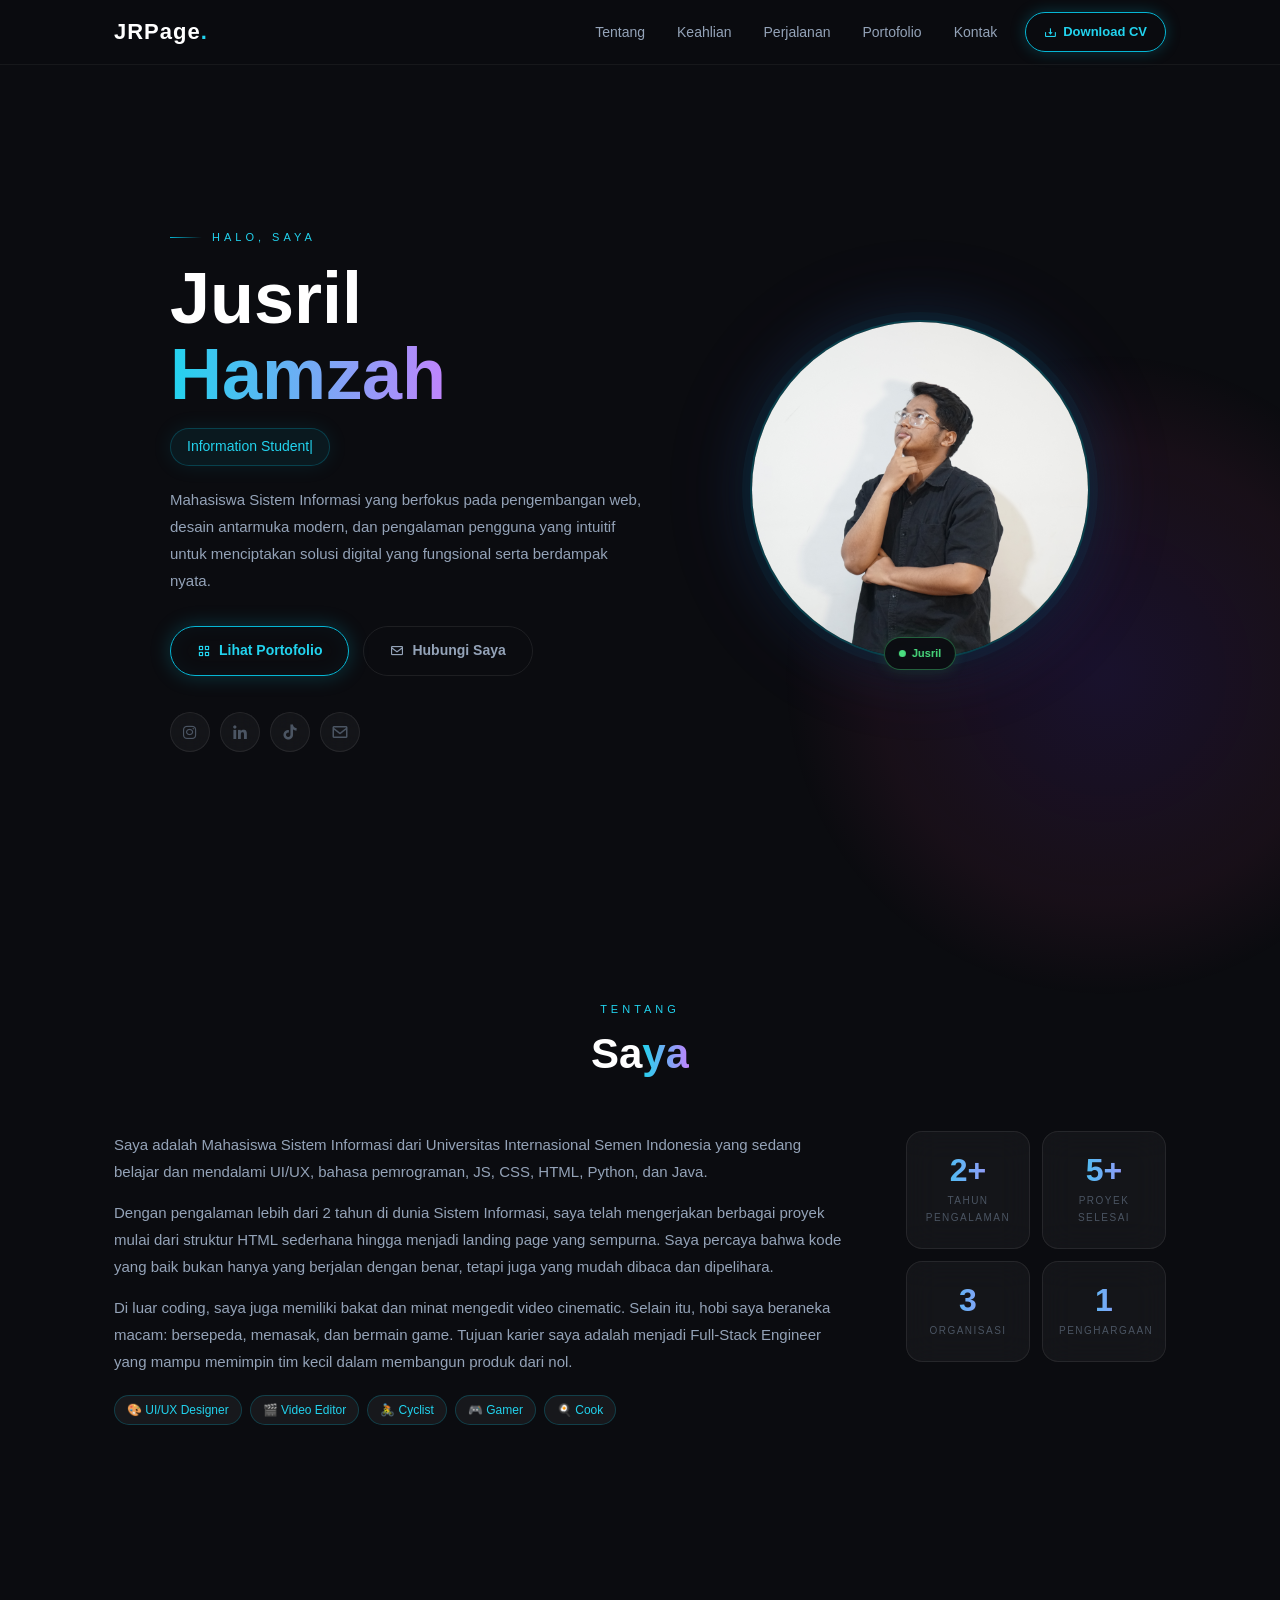
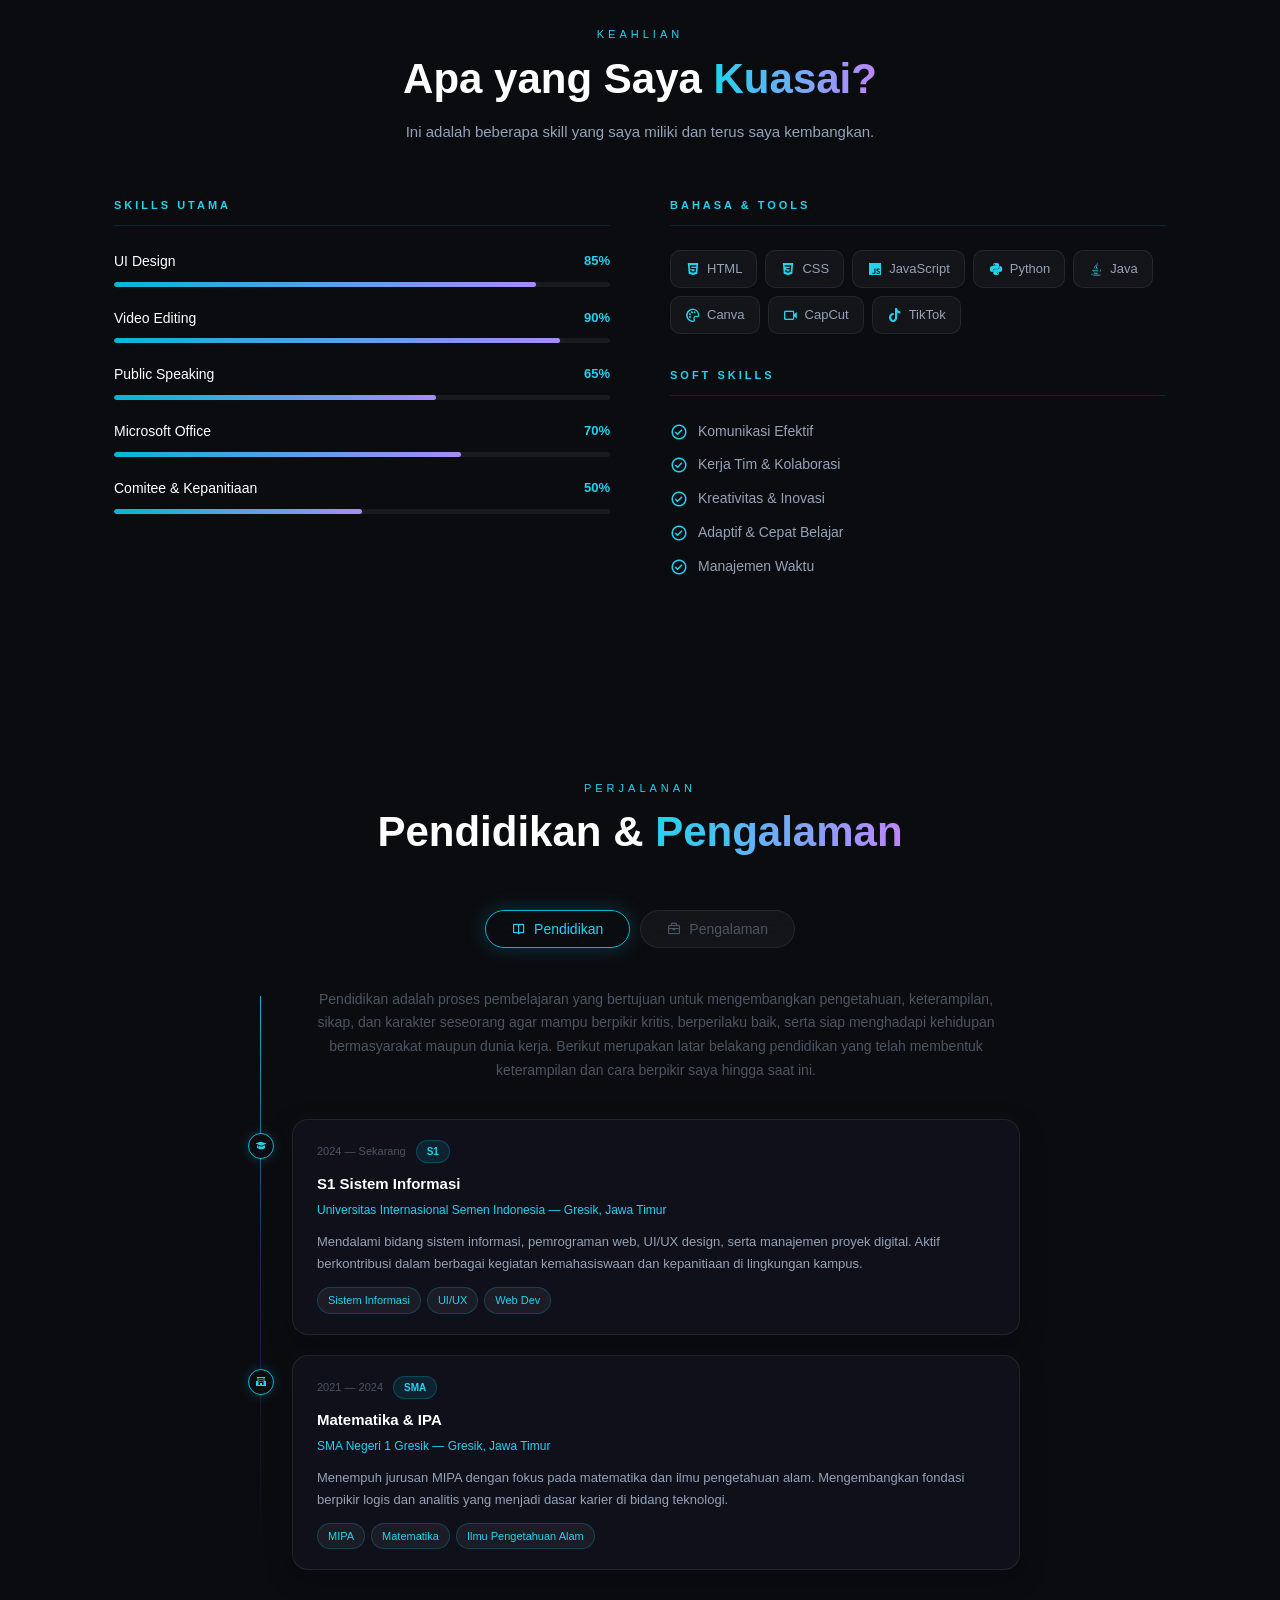
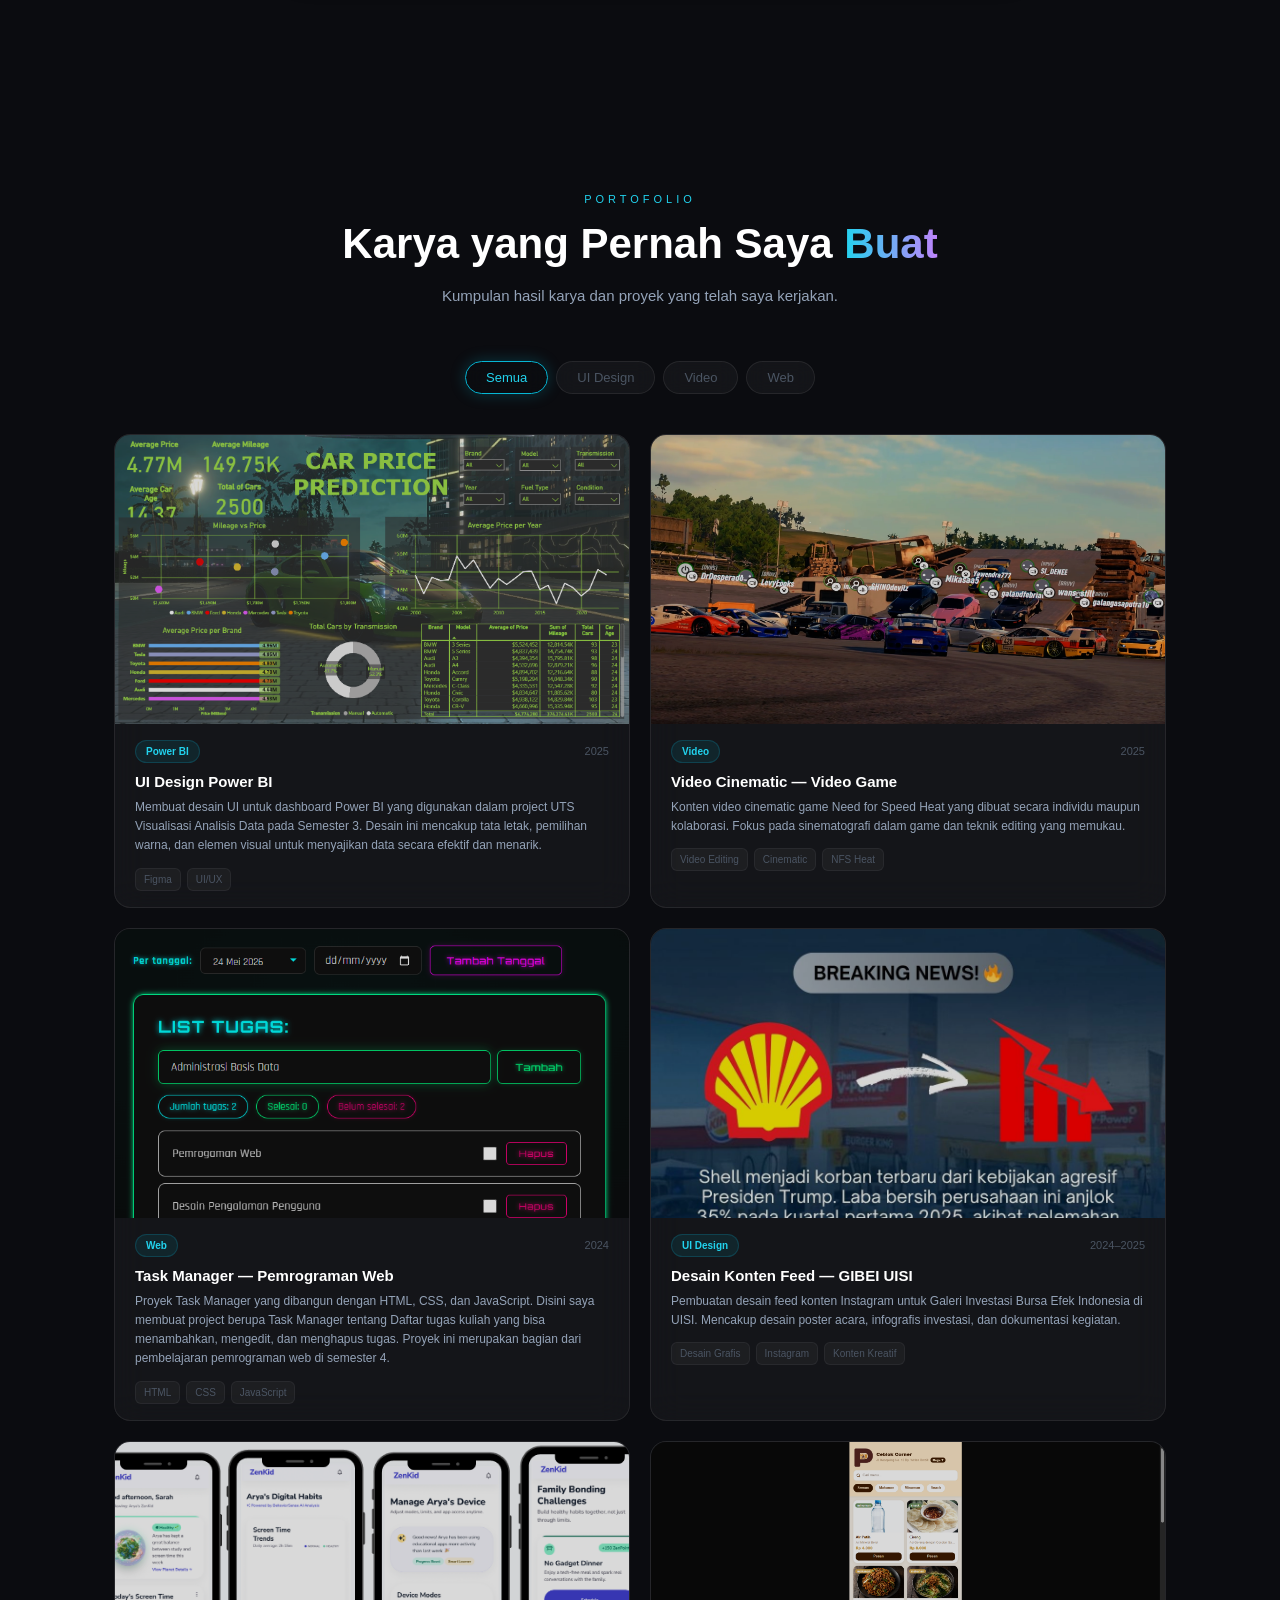
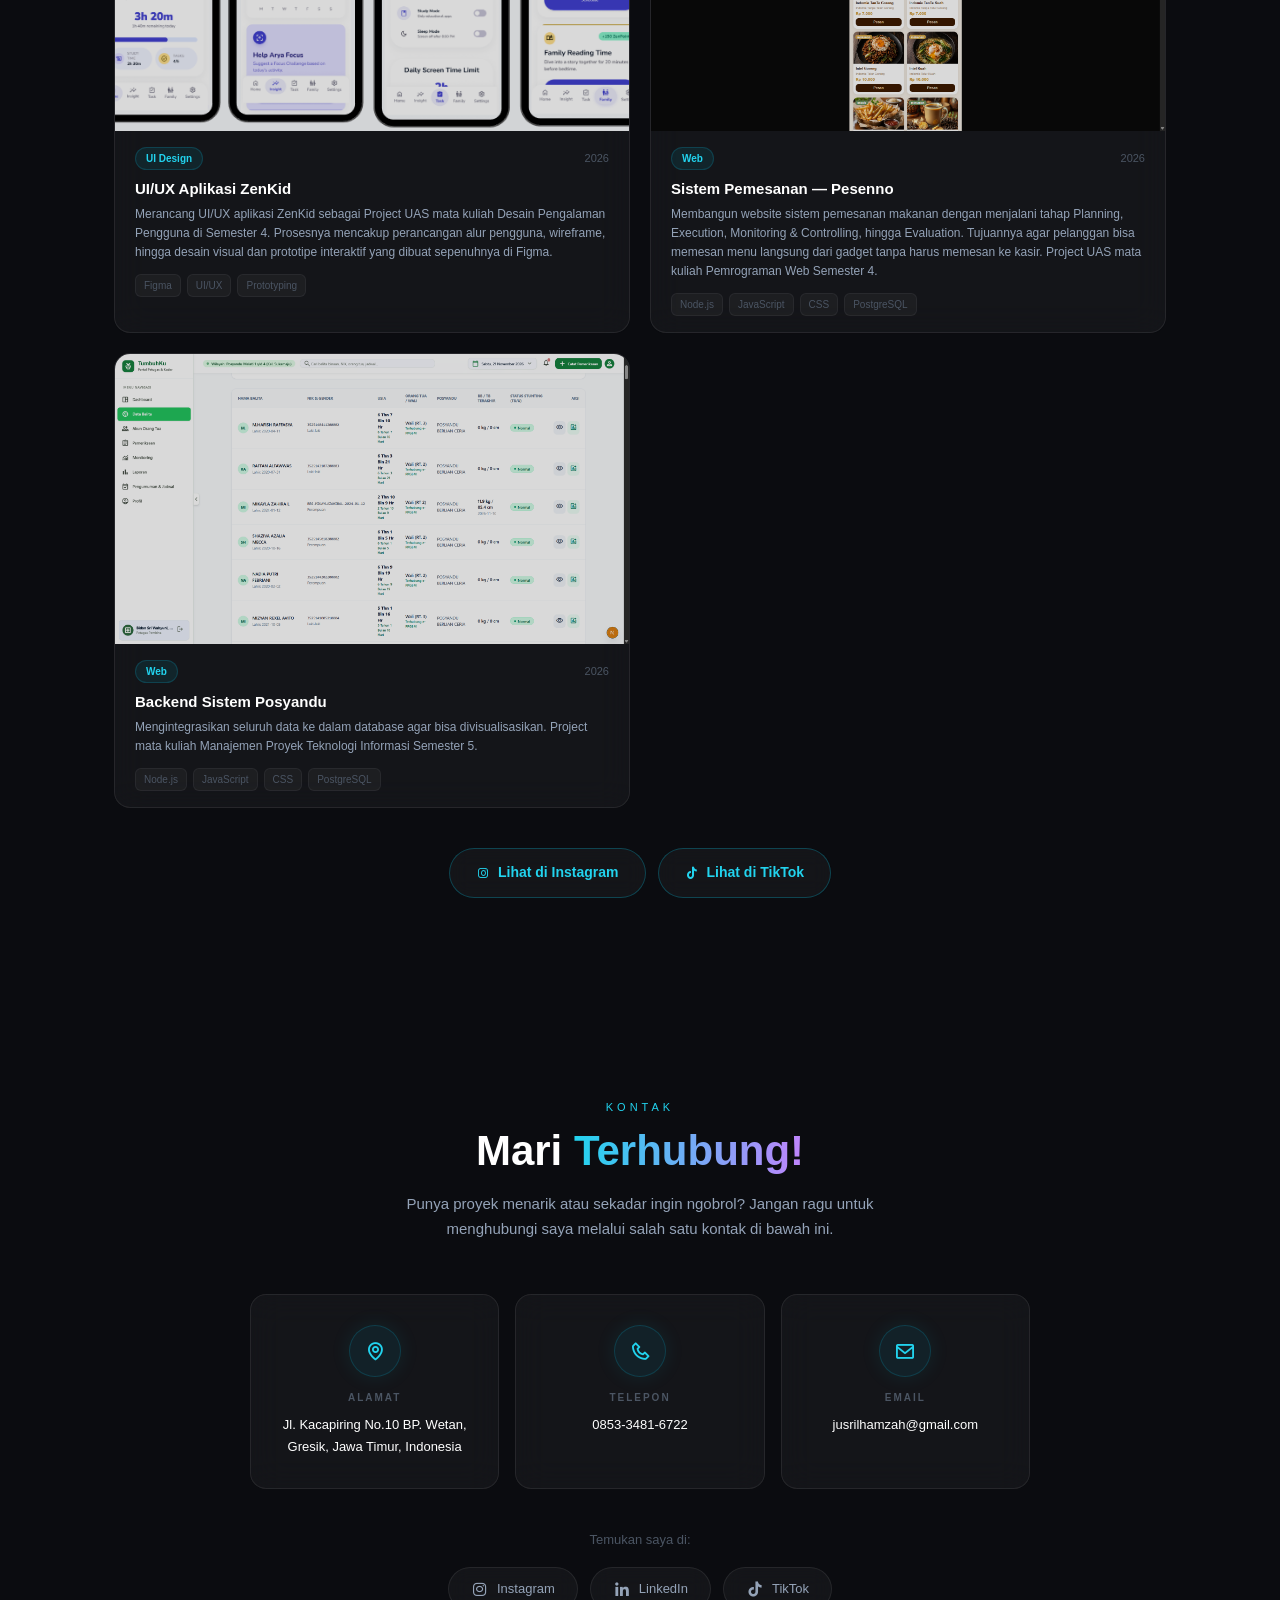
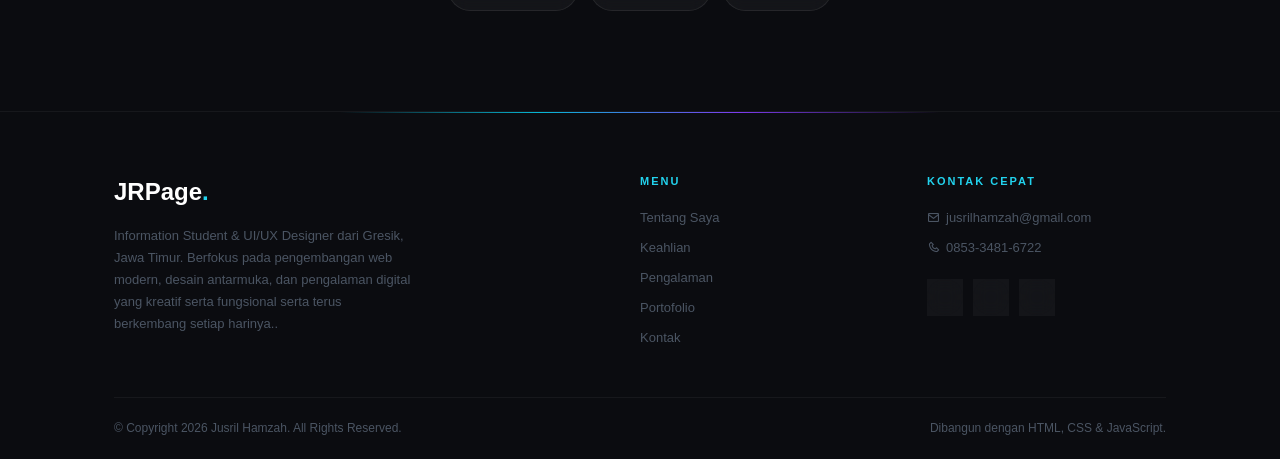
==== commit ea6750b9: "Ubah tombol GitHub menjadi Lihat Gambar pada project Posyandu" ====
--- a/index.html
+++ b/index.html
@@ -756,26 +756,24 @@
                     </article>
           
                     <!-- Card 6 — Web Sistem Pemesanan Pesenno -->
-                    <article class="project-card" data-category="web">
-                      <div class="project-image-wrapper">
-                        <!-- Ganti src dengan screenshot Pesenno -->
-                        <img
-                          src="Screenshot (1260).png"
-                          alt="Website sistem pemesanan makanan Pesenno"
-                          class="project-image"
-                          loading="lazy"
-                          width="600"
-                          height="400"
-                        />
-                        <div class="project-overlay">
-                          <div class="project-overlay-content">
-                            <!-- Ganti href dengan link GitHub / demo -->
-                            <a href="https://pesenno.web.id/" class="project-link-btn" target="_blank" rel="noopener noreferrer">
-                              <i class="bx bxl-github"></i> GitHub
-                            </a>
+                      <article class="project-card" data-category="web">
+                        <div class="project-image-wrapper">
+                          <img
+                            src="Screenshot (1260).png"
+                            alt="Website sistem pemesanan makanan Pesenno"
+                            class="project-image"
+                            loading="lazy"
+                            width="600"
+                            height="400"
+                          />
+                          <div class="project-overlay">
+                            <div class="project-overlay-content">
+                              <a href="https://pesenno.web.id/" class="project-link-btn" target="_blank" rel="noopener noreferrer">
+                                <i class="bx bx-globe"></i> Kunjungi Web
+                              </a>
+                            </div>
                           </div>
                         </div>
-                      </div>
                       <div class="project-info">
                         <div class="project-meta">
                           <span class="project-category-tag">Web</span>
@@ -800,7 +798,6 @@
                     <!-- Card 7 — Backend Sistem Posyandu -->
                     <article class="project-card" data-category="web">
                       <div class="project-image-wrapper">
-                        <!-- Ganti src dengan screenshot (mis. struktur database / dashboard) -->
                         <img
                           src="Screenshot (1262).png"
                           alt="Backend dan database sistem Posyandu"
@@ -811,14 +808,12 @@
                         />
                         <div class="project-overlay">
                           <div class="project-overlay-content">
-                            <!-- Ganti href dengan link GitHub -->
-                            <a href="LINK_GITHUB_POSYANDU" class="project-link-btn" target="_blank" rel="noopener noreferrer">
-                              <i class="bx bxl-github"></i> GitHub
+                            <a href="Screenshot (1262).png" class="project-link-btn" target="_blank" rel="noopener noreferrer">
+                              <i class="bx bx-image"></i> Lihat Gambar
                             </a>
                           </div>
                         </div>
-                      </div>
-                      <div class="project-info">
+                      </div>                      <div class="project-info">
                         <div class="project-meta">
                           <span class="project-category-tag">Web</span>
                           <span class="project-year">2026</span>
